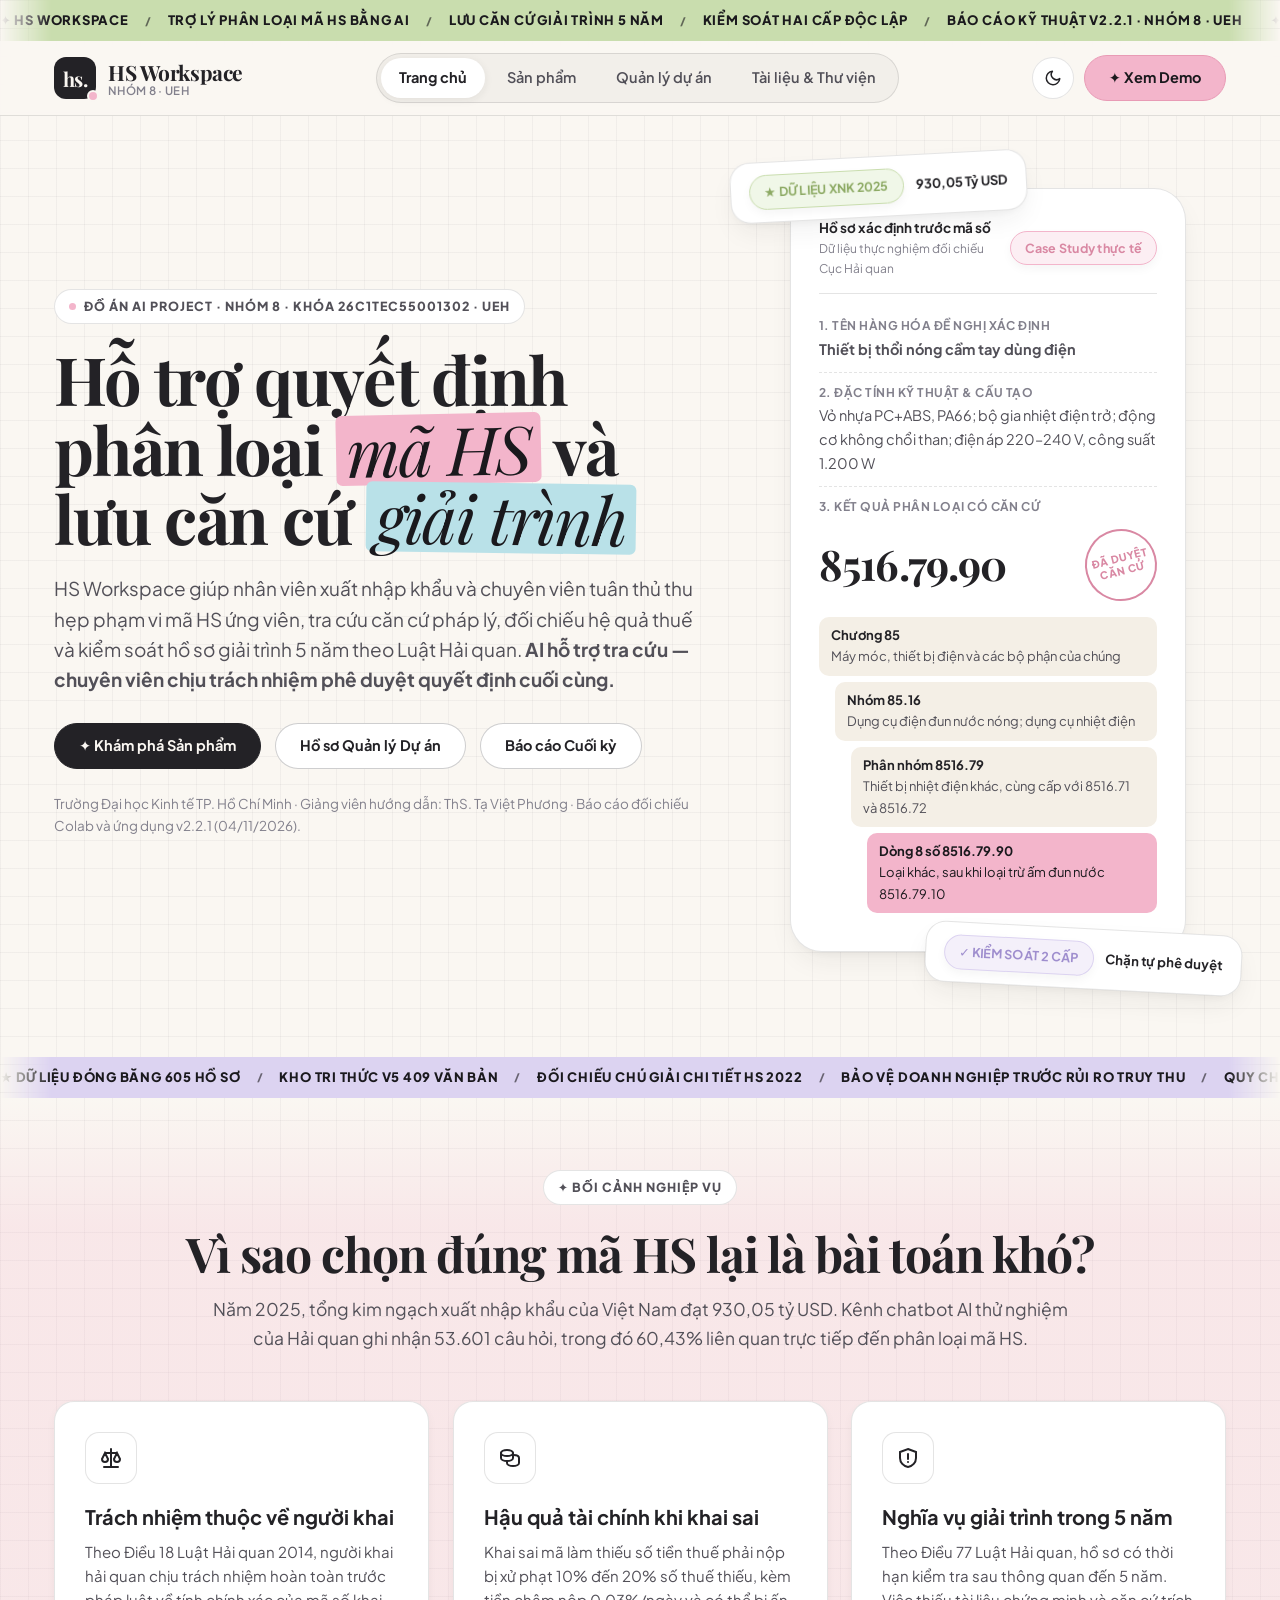
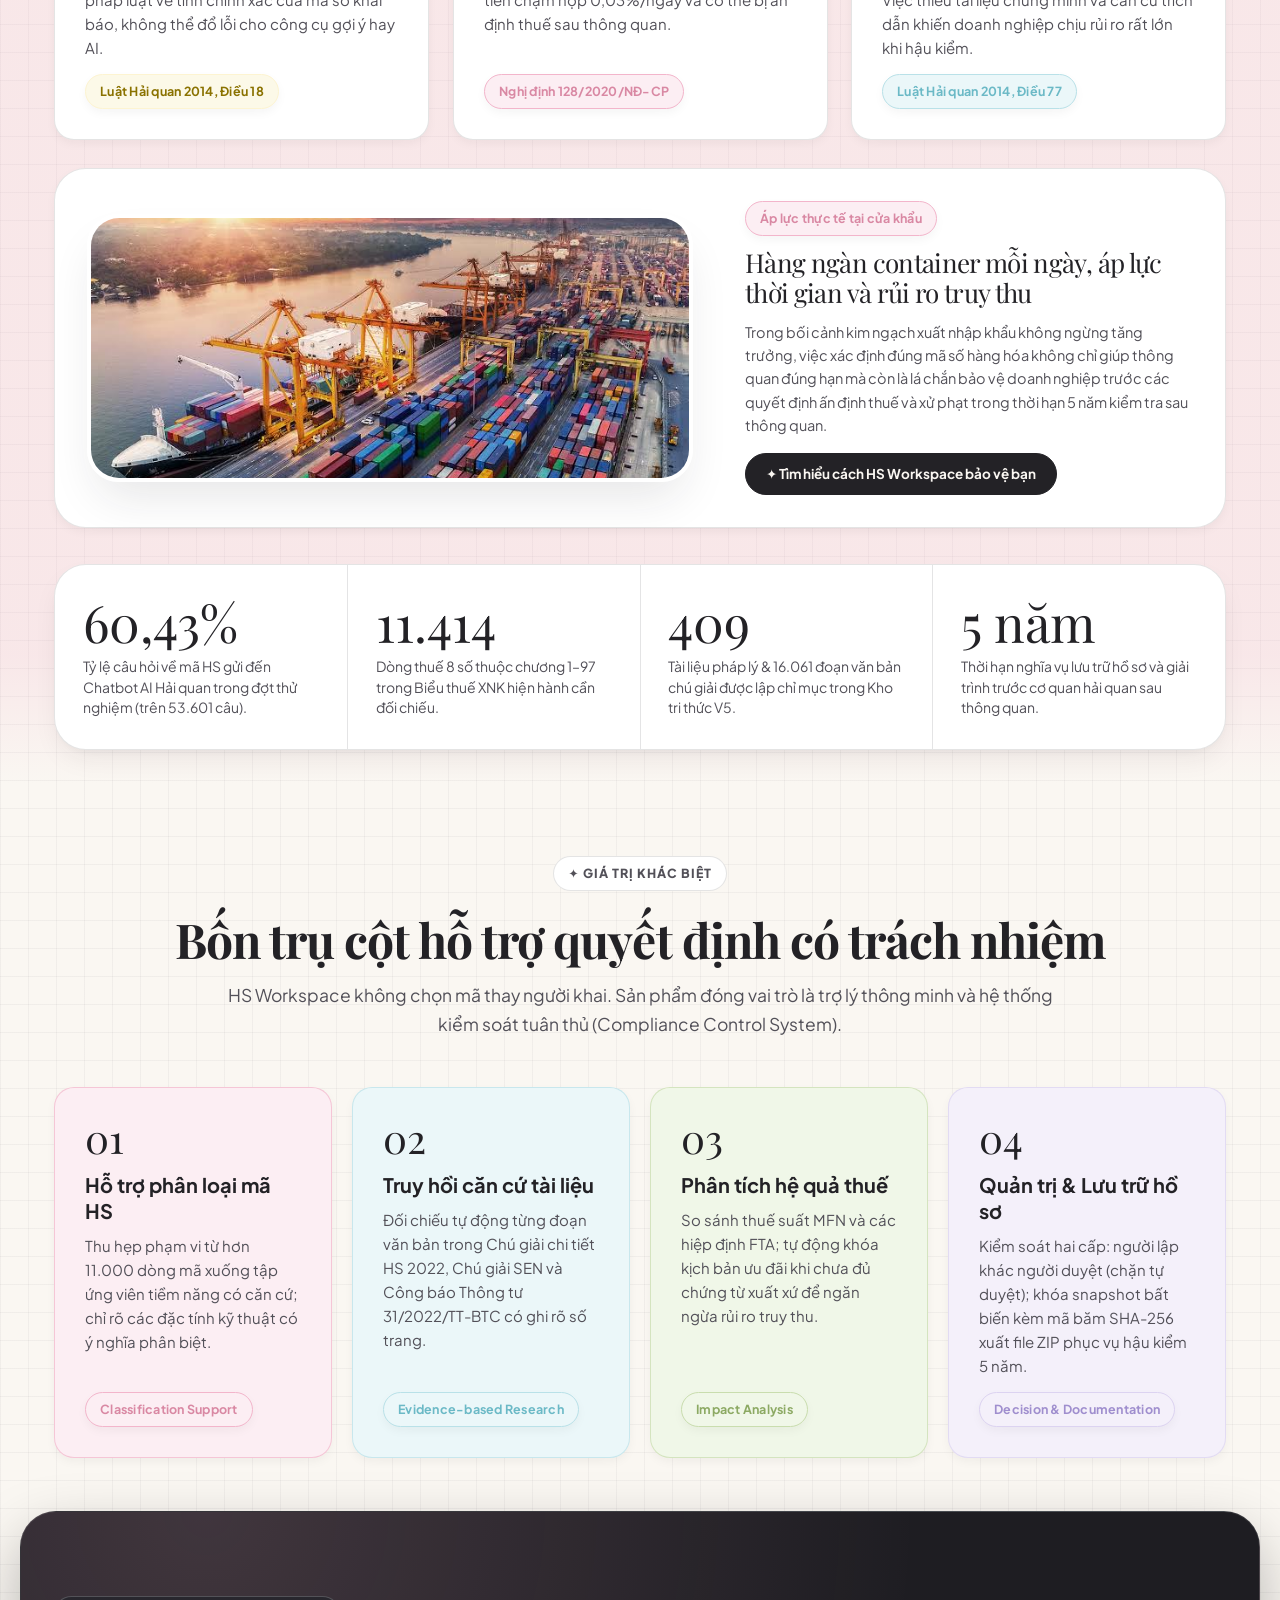
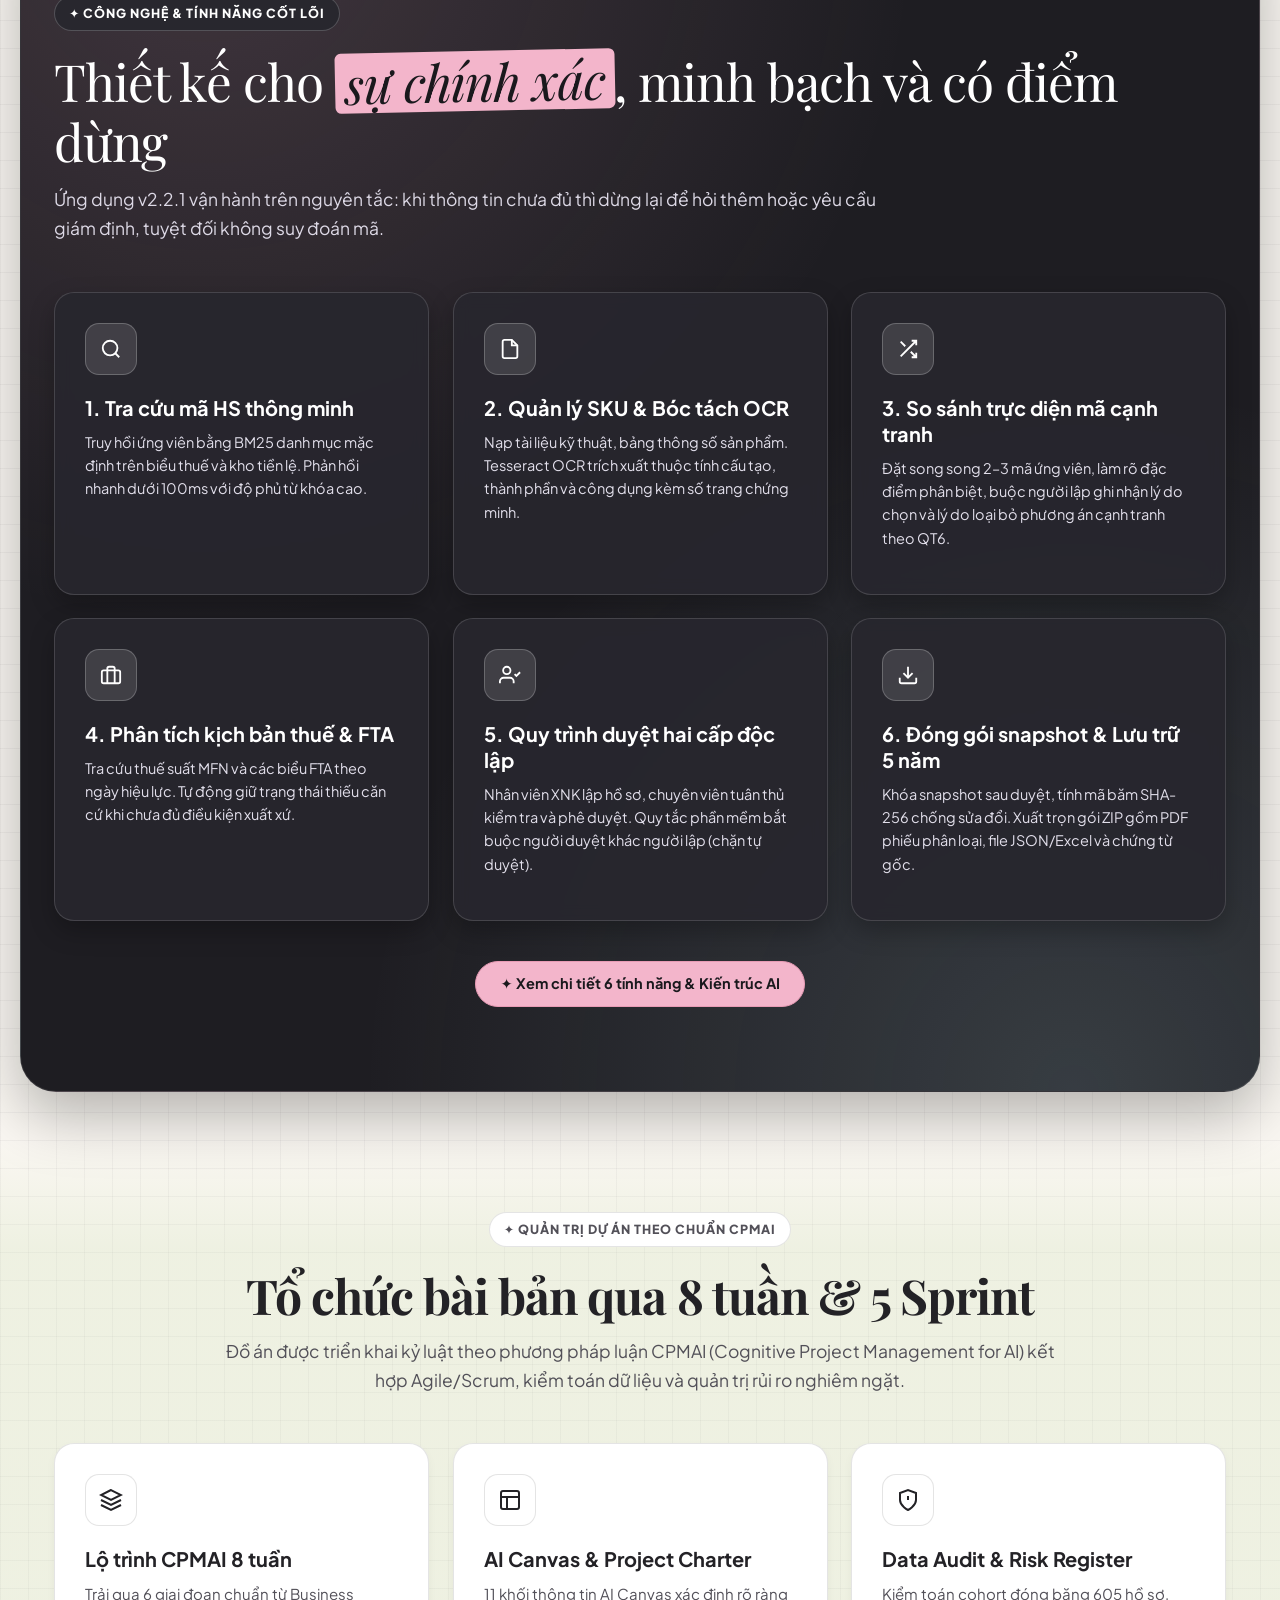
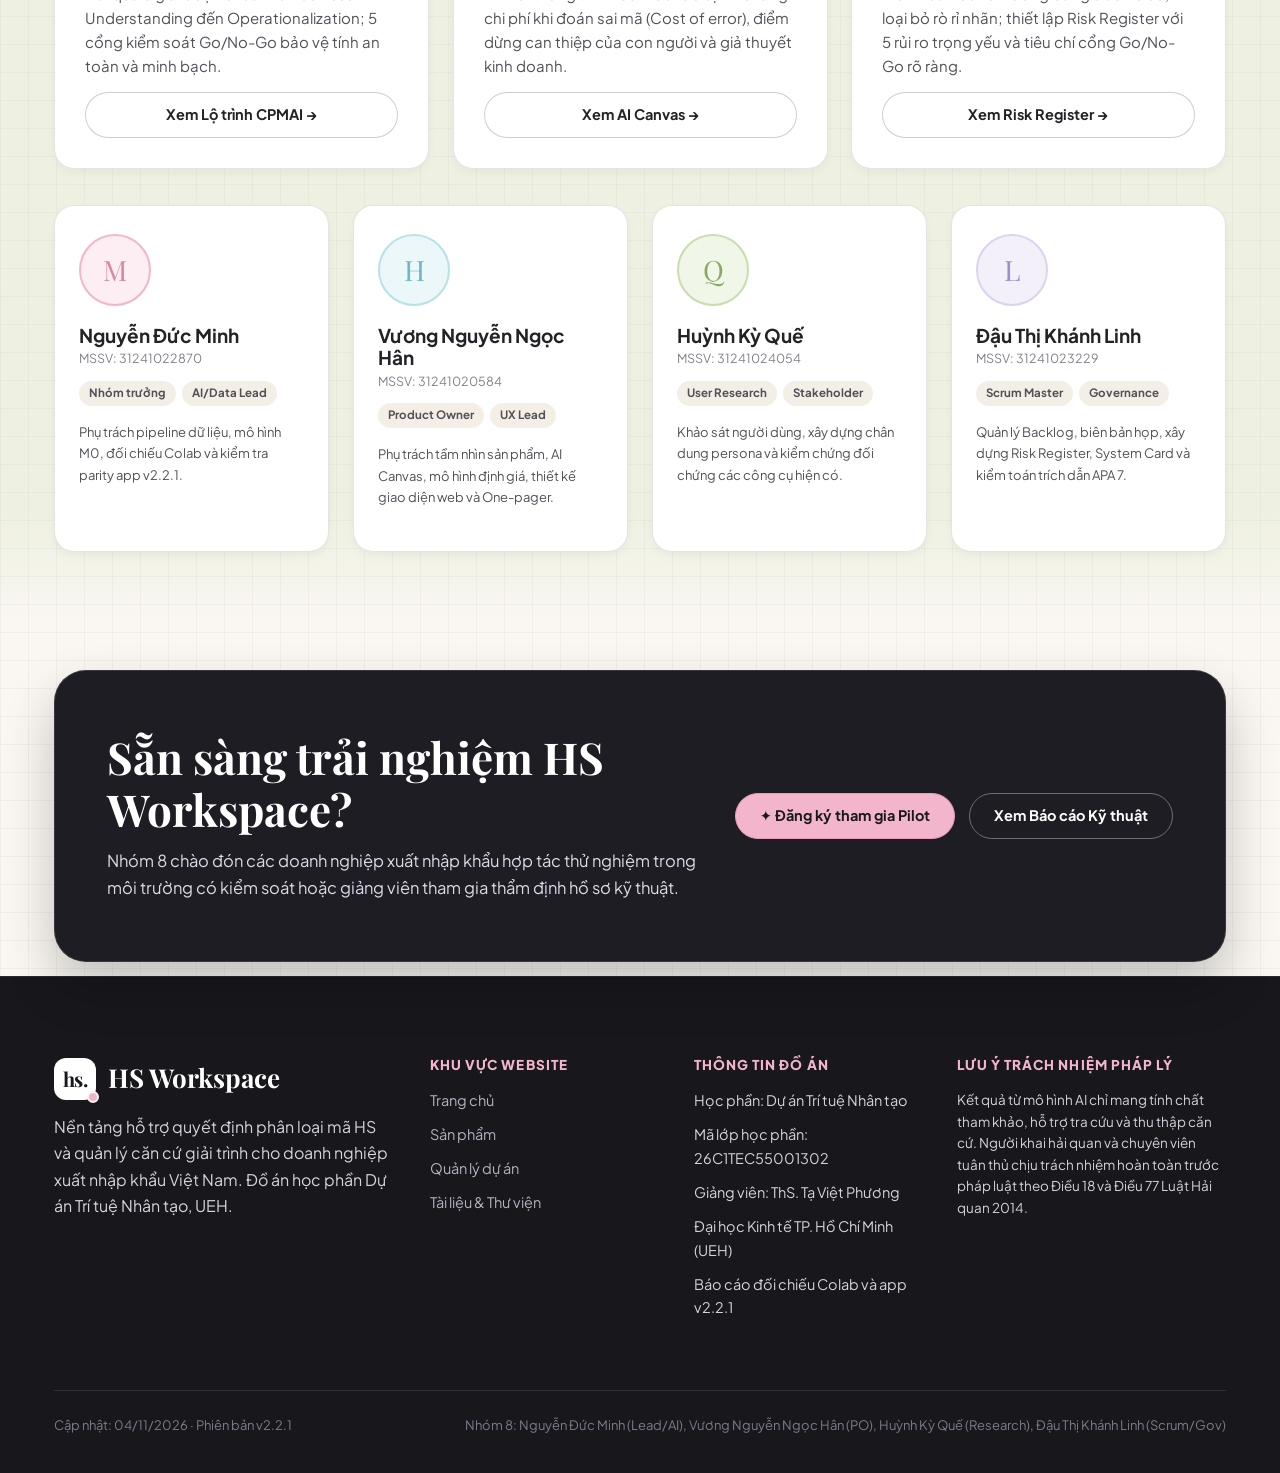
==== index.html @ e074ad4f "first commit" ====
<!doctype html>
<html lang="vi">
<head>
<meta charset="utf-8">
<meta name="viewport" content="width=device-width, initial-scale=1, viewport-fit=cover">
<title>HS Workspace — Trợ lý phân loại mã HS và lưu căn cứ giải trình | Nhóm 8 · UEH</title>
<meta name="description" content="HS Workspace là nền tảng AI hỗ trợ quyết định phân loại mã HS và quản lý căn cứ giải trình cho doanh nghiệp xuất nhập khẩu Việt Nam. Đồ án học phần Dự án Trí tuệ Nhân tạo, Nhóm 8, UEH.">
<link rel="icon" href="data:image/svg+xml,%3Csvg xmlns='http://www.w3.org/2000/svg' viewBox='0 0 64 64'%3E%3Crect width='64' height='64' rx='18' fill='%23232226'/%3E%3Ctext x='30' y='42' font-size='26' text-anchor='middle' fill='%23FAF7F2' font-family='serif' font-weight='700'%3Ehs%3C/text%3E%3Ccircle cx='46' cy='40' r='5' fill='%23F3B5CB'/%3E%3C/svg%3E">
<link rel="stylesheet" href="assets/style.css">
</head>
<body class="bg-grid">
<div class="scroll-progress-bar"></div>
<a class="skip" href="#noi-dung" data-vi="Bỏ qua thanh điều hướng" data-en="Skip to main content">Bỏ qua thanh điều hướng</a>

<!-- TOP MARQUEE TICKER TAPE (Concept PLM) -->
<div class="marquee-bar">
 <div class="marquee-track">
  <span>✦ HS WORKSPACE <i>/</i> TRỢ LÝ PHÂN LOẠI MÃ HS BẰNG AI <i>/</i> LƯU CĂN CỨ GIẢI TRÌNH 5 NĂM <i>/</i> KIỂM SOÁT HAI CẤP ĐỘC LẬP <i>/</i> BÁO CÁO KỸ THUẬT V2.2.1 · NHÓM 8 · UEH</span>
  <span>✦ HS WORKSPACE <i>/</i> TRỢ LÝ PHÂN LOẠI MÃ HS BẰNG AI <i>/</i> LƯU CĂN CỨ GIẢI TRÌNH 5 NĂM <i>/</i> KIỂM SOÁT HAI CẤP ĐỘC LẬP <i>/</i> BÁO CÁO KỸ THUẬT V2.2.1 · NHÓM 8 · UEH</span>
 </div>
</div>

<!-- SINGLE-TIER GLOBAL HEADER (4 Core Nav Items Only) -->
<header class="site-header"><div class="container nav-row">
 <a class="brand" href="index.html" aria-label="HS Workspace, về trang chủ">
  <span class="brand-mark" aria-hidden="true">hs.</span>
  <span class="brand-text"><b>HS Workspace</b><span>Nhóm 8 · UEH</span></span>
 </a>
 <nav class="main-nav" id="main-nav" aria-label="Điều hướng chính">
  <ul>
   <li><a href="index.html" aria-current="page" data-vi="Trang chủ" data-en="Home">Trang chủ</a></li>
   <li><a href="product.html" data-vi="Sản phẩm" data-en="Product">Sản phẩm</a></li>
   <li><a href="project-management.html" data-vi="Quản lý dự án" data-en="Project Management">Quản lý dự án</a></li>
   <li><a href="resources.html" data-vi="Tài liệu & Thư viện" data-en="Resources & Library">Tài liệu & Thư viện</a></li>
  </ul>
 </nav>
 <div class="header-actions">
  <button class="icon-btn" id="theme-btn" type="button" aria-label="Đổi giao diện sáng hoặc tối">
   <svg width="18" height="18" viewBox="0 0 24 24" fill="none" stroke="currentColor" stroke-width="2" stroke-linecap="round" stroke-linejoin="round" aria-hidden="true"><path d="M21 12.8A9 9 0 1 1 11.2 3a7 7 0 0 0 9.8 9.8z"/></svg>
  </button>
  <a class="btn btn-pink" href="product.html#demo">✦ Xem Demo</a>
  <button class="icon-btn menu-btn" id="menu-btn" type="button" aria-label="Mở menu điều hướng" aria-expanded="false" aria-controls="main-nav">
   <svg width="20" height="20" viewBox="0 0 24 24" fill="none" stroke="currentColor" stroke-width="2.2" stroke-linecap="round" aria-hidden="true"><path d="M4 7h16M4 12h16M4 17h16"/></svg>
  </button>
 </div>
</div></header>

<main id="noi-dung">
<!-- HERO SECTION (Creative Editorial × Visual Collage) -->
<section class="hero"><div class="container hero-grid">
 <div class="hero-content reveal">
  <span class="eyebrow"><i></i> Đồ án AI Project · Nhóm 8 · Khóa 26C1TEC55001302 · UEH</span>
  <h1 class="editorial-title">
   Hỗ trợ quyết định phân loại <span class="tape tape-pink">mã HS</span> và lưu căn cứ <span class="tape tape-blue">giải trình</span>
  </h1>
  <p class="editorial-sub">
   HS Workspace giúp nhân viên xuất nhập khẩu và chuyên viên tuân thủ thu hẹp phạm vi mã HS ứng viên, tra cứu căn cứ pháp lý, đối chiếu hệ quả thuế và kiểm soát hồ sơ giải trình 5 năm theo Luật Hải quan. <b>AI hỗ trợ tra cứu — chuyên viên chịu trách nhiệm phê duyệt quyết định cuối cùng.</b>
  </p>
  <div class="hero-cta-group">
   <a class="btn btn-primary" href="product.html">✦ Khám phá Sản phẩm</a>
   <a class="btn btn-outline" href="project-management.html">Hồ sơ Quản lý Dự án</a>
   <a class="btn btn-outline" href="resources.html#final-report">Báo cáo Cuối kỳ</a>
  </div>
  <p class="hero-footnote">
   Trường Đại học Kinh tế TP. Hồ Chí Minh · Giảng viên hướng dẫn: ThS. Tạ Việt Phương · Báo cáo đối chiếu Colab và ứng dụng v2.2.1 (04/11/2026).
  </p>
 </div>

 <div class="hero-visual reveal">
  <!-- Collage Badge Floating (Sticker aesthetic) -->
  <div class="collage-badge-floating top-left">
   <span class="sticker sticker-mint">★ DỮ LIỆU XNK 2025</span>
   <strong style="font-size:13px">930,05 Tỷ USD</strong>
  </div>

  <figure class="notice-card" aria-label="Hồ sơ xác định trước mã số mẫu">
   <div class="notice-header">
    <div>
     <div class="notice-title">Hồ sơ xác định trước mã số</div>
     <div class="notice-meta">Dữ liệu thực nghiệm đối chiếu Cục Hải quan</div>
    </div>
    <span class="sticker sticker-pink">Case Study thực tế</span>
   </div>
   <div class="notice-row">
    <small>1. Tên hàng hóa đề nghị xác định</small>
    <b>Thiết bị thổi nóng cầm tay dùng điện</b>
   </div>
   <div class="notice-row">
    <small>2. Đặc tính kỹ thuật & Cấu tạo</small>
    Vỏ nhựa PC+ABS, PA66; bộ gia nhiệt điện trở; động cơ không chổi than; điện áp 220–240 V, công suất 1.200 W
   </div>
   <div class="notice-row" style="border-bottom:none">
    <small>3. Kết quả phân loại có căn cứ</small>
    <div class="notice-code-block">
     <strong>8516.79.90</strong>
     <div class="stamp" aria-hidden="true">ĐÃ DUYỆT<br>CĂN CỨ</div>
    </div>
    <div class="ladder-box">
     <div class="ladder-item"><b>Chương 85</b>Máy móc, thiết bị điện và các bộ phận của chúng</div>
     <div class="ladder-item indent-1"><b>Nhóm 85.16</b>Dụng cụ điện đun nước nóng; dụng cụ nhiệt điện</div>
     <div class="ladder-item indent-2"><b>Phân nhóm 8516.79</b>Thiết bị nhiệt điện khác, cùng cấp với 8516.71 và 8516.72</div>
     <div class="ladder-item indent-3"><b>Dòng 8 số 8516.79.90</b>Loại khác, sau khi loại trừ ấm đun nước 8516.79.10</div>
    </div>
   </div>
  </figure>

  <div class="collage-badge-floating bottom-right">
   <span class="sticker sticker-lavender">✓ KIỂM SOÁT 2 CẤP</span>
   <strong style="font-size:13px">Chặn tự phê duyệt</strong>
  </div>
 </div>
</div></section>

<!-- MARQUEE DIVIDER TICKER -->
<div class="marquee-bar lavender">
 <div class="marquee-track">
  <span>★ DỮ LIỆU ĐÓNG BĂNG 605 HỒ SƠ <i>/</i> KHO TRI THỨC V5 409 VĂN BẢN <i>/</i> ĐỐI CHIẾU CHÚ GIẢI CHI TIẾT HS 2022 <i>/</i> BẢO VỆ DOANH NGHIỆP TRƯỚC RỦI RO TRUY THU <i>/</i> QUY CHUẨN CPMAI</span>
  <span>★ DỮ LIỆU ĐÓNG BĂNG 605 HỒ SƠ <i>/</i> KHO TRI THỨC V5 409 VĂN BẢN <i>/</i> ĐỐI CHIẾU CHÚ GIẢI CHI TIẾT HS 2022 <i>/</i> BẢO VỆ DOANH NGHIỆP TRƯỚC RỦI RO TRUY THU <i>/</i> QUY CHUẨN CPMAI</span>
 </div>
</div>

<!-- SECTION 1: PROBLEM & CONTEXT (Soft Pink Section) -->
<section class="section section-pink"><div class="container">
 <div class="sec-head center reveal">
  <span class="eyebrow">✦ Bối cảnh nghiệp vụ</span>
  <h2>Vì sao chọn đúng mã HS lại là bài toán khó?</h2>
  <p>Năm 2025, tổng kim ngạch xuất nhập khẩu của Việt Nam đạt 930,05 tỷ USD. Kênh chatbot AI thử nghiệm của Hải quan ghi nhận 53.601 câu hỏi, trong đó 60,43% liên quan trực tiếp đến phân loại mã HS.</p>
 </div>

 <div class="card-grid-3">
  <article class="card card-white reveal">
   <div class="card-icon"><svg width="24" height="24" viewBox="0 0 24 24" fill="none" stroke="currentColor" stroke-width="2" stroke-linecap="round"><path d="M12 3v18M5 21h14M6 7h12M6 7l-3 6a3 3 0 0 0 6 0L6 7zM18 7l-3 6a3 3 0 0 0 6 0l-3-6z"/></svg></div>
   <h3>Trách nhiệm thuộc về người khai</h3>
   <p>Theo Điều 18 Luật Hải quan 2014, người khai hải quan chịu trách nhiệm hoàn toàn trước pháp luật về tính chính xác của mã số khai báo, không thể đổ lỗi cho công cụ gợi ý hay AI.</p>
   <div style="margin-top:auto"><span class="sticker sticker-butter">Luật Hải quan 2014, Điều 18</span></div>
  </article>

  <article class="card card-white reveal">
   <div class="card-icon"><svg width="24" height="24" viewBox="0 0 24 24" fill="none" stroke="currentColor" stroke-width="2" stroke-linecap="round"><ellipse cx="9" cy="7" rx="6" ry="3"/><path d="M3 7v5c0 1.7 2.7 3 6 3s6-1.3 6-3V7"/><path d="M9 15v2c0 1.7 2.7 3 6 3s6-1.3 6-3v-5c0-1.6-2.4-2.9-5.5-3"/></svg></div>
   <h3>Hậu quả tài chính khi khai sai</h3>
   <p>Khai sai mã làm thiếu số tiền thuế phải nộp bị xử phạt 10% đến 20% số thuế thiếu, kèm tiền chậm nộp 0,03%/ngày và có thể bị ấn định thuế sau thông quan.</p>
   <div style="margin-top:auto"><span class="sticker sticker-pink">Nghị định 128/2020/NĐ-CP</span></div>
  </article>

  <article class="card card-white reveal">
   <div class="card-icon"><svg width="24" height="24" viewBox="0 0 24 24" fill="none" stroke="currentColor" stroke-width="2" stroke-linecap="round"><path d="M12 3l8 3v6c0 4.5-3.4 8.3-8 9-4.6-.7-8-4.5-8-9V6l8-3z"/><path d="M12 8v5M12 16h.01"/></svg></div>
   <h3>Nghĩa vụ giải trình trong 5 năm</h3>
   <p>Theo Điều 77 Luật Hải quan, hồ sơ có thời hạn kiểm tra sau thông quan đến 5 năm. Việc thiếu tài liệu chứng minh và căn cứ trích dẫn khiến doanh nghiệp chịu rủi ro rất lớn khi hậu kiểm.</p>
   <div style="margin-top:auto"><span class="sticker sticker-blue">Luật Hải quan 2014, Điều 77</span></div>
  </article>
 </div>

 <!-- Visual Collage Card (Tận dụng assets/port.jpg) -->
 <div class="hero-grid reveal" style="align-items:center;background:var(--bg-card);border:1.5px solid var(--border);border-radius:var(--r-xl);padding:32px;box-shadow:var(--shadow-sm);margin-top:28px">
  <div class="collage-frame" style="border-width:4px">
   <img src="assets/port.jpg" alt="Hoạt động lưu thông hàng hóa và phân loại mã HS tại cảng biển" style="width:100%;height:260px;object-fit:cover;border-radius:var(--r-md)">
  </div>
  <div>
   <span class="sticker sticker-pink" style="margin-bottom:12px">Áp lực thực tế tại cửa khẩu</span>
   <h3 class="editorial-serif" style="font-size:26px;margin-bottom:12px">Hàng ngàn container mỗi ngày, áp lực thời gian và rủi ro truy thu</h3>
   <p style="font-size:14.5px;color:var(--ink-secondary);line-height:1.6;margin-bottom:16px">
    Trong bối cảnh kim ngạch xuất nhập khẩu không ngừng tăng trưởng, việc xác định đúng mã số hàng hóa không chỉ giúp thông quan đúng hạn mà còn là lá chắn bảo vệ doanh nghiệp trước các quyết định ấn định thuế và xử phạt trong thời hạn 5 năm kiểm tra sau thông quan.
   </p>
   <a class="btn btn-primary" href="product.html#features" style="font-size:13.5px;padding:0 20px;min-height:42px">✦ Tìm hiểu cách HS Workspace bảo vệ bạn</a>
  </div>
 </div>

 <!-- Numerical Evidence Strip (Tactile Overlapping Bridge) -->
 <div class="stats-strip overlap-bottom reveal">
  <div class="stat-box">
   <div class="num">60,43%</div>
   <div class="lbl">Tỷ lệ câu hỏi về mã HS gửi đến Chatbot AI Hải quan trong đợt thử nghiệm (trên 53.601 câu).</div>
  </div>
  <div class="stat-box">
   <div class="num">11.414</div>
   <div class="lbl">Dòng thuế 8 số thuộc chương 1–97 trong Biểu thuế XNK hiện hành cần đối chiếu.</div>
  </div>
  <div class="stat-box">
   <div class="num">409</div>
   <div class="lbl">Tài liệu pháp lý & 16.061 đoạn văn bản chú giải được lập chỉ mục trong Kho tri thức V5.</div>
  </div>
  <div class="stat-box">
   <div class="num">5 năm</div>
   <div class="lbl">Thời hạn nghĩa vụ lưu trữ hồ sơ và giải trình trước cơ quan hải quan sau thông quan.</div>
  </div>
 </div>
</div></section>

<!-- SECTION 2: FOUR VALUE PILLARS (Warm Cream with Editorial Cards) -->
<section class="section section-cream"><div class="container">
 <div class="sec-head center reveal">
  <span class="eyebrow">✦ Giá trị khác biệt</span>
  <h2>Bốn trụ cột hỗ trợ quyết định có trách nhiệm</h2>
  <p>HS Workspace không chọn mã thay người khai. Sản phẩm đóng vai trò là trợ lý thông minh và hệ thống kiểm soát tuân thủ (Compliance Control System).</p>
 </div>

 <div class="card-grid-4">
  <div class="card card-pink reveal">
   <div class="card-num">01</div>
   <h3>Hỗ trợ phân loại mã HS</h3>
   <p>Thu hẹp phạm vi từ hơn 11.000 dòng mã xuống tập ứng viên tiềm năng có căn cứ; chỉ rõ các đặc tính kỹ thuật có ý nghĩa phân biệt.</p>
   <div style="margin-top:auto"><span class="sticker sticker-pink">Classification Support</span></div>
  </div>

  <div class="card card-blue reveal">
   <div class="card-num">02</div>
   <h3>Truy hồi căn cứ tài liệu</h3>
   <p>Đối chiếu tự động từng đoạn văn bản trong Chú giải chi tiết HS 2022, Chú giải SEN và Công báo Thông tư 31/2022/TT-BTC có ghi rõ số trang.</p>
   <div style="margin-top:auto"><span class="sticker sticker-blue">Evidence-based Research</span></div>
  </div>

  <div class="card card-mint reveal">
   <div class="card-num">03</div>
   <h3>Phân tích hệ quả thuế</h3>
   <p>So sánh thuế suất MFN và các hiệp định FTA; tự động khóa kịch bản ưu đãi khi chưa đủ chứng từ xuất xứ để ngăn ngừa rủi ro truy thu.</p>
   <div style="margin-top:auto"><span class="sticker sticker-mint">Impact Analysis</span></div>
  </div>

  <div class="card card-lavender reveal">
   <div class="card-num">04</div>
   <h3>Quản trị & Lưu trữ hồ sơ</h3>
   <p>Kiểm soát hai cấp: người lập khác người duyệt (chặn tự duyệt); khóa snapshot bất biến kèm mã băm SHA-256 xuất file ZIP phục vụ hậu kiểm 5 năm.</p>
   <div style="margin-top:auto"><span class="sticker sticker-lavender">Decision & Documentation</span></div>
  </div>
 </div>
</div></section>

<!-- SECTION 3: DARK CHARCOAL CONTRAST SECTION (PLM Signature Feature) -->
<section class="section-dark"><div class="container">
 <div class="sec-head reveal">
  <span class="eyebrow" style="background:#28272E;color:#FFFFFF;border-color:rgba(255,255,255,0.2)">✦ CÔNG NGHỆ & TÍNH NĂNG CỐT LÕI</span>
  <h2 class="editorial-serif" style="font-size:clamp(34px,4vw,56px)">
   Thiết kế cho <span class="tape tape-pink">sự chính xác</span>, minh bạch và có điểm dừng
  </h2>
  <p style="color:#B5B2BE">
   Ứng dụng v2.2.1 vận hành trên nguyên tắc: khi thông tin chưa đủ thì dừng lại để hỏi thêm hoặc yêu cầu giám định, tuyệt đối không suy đoán mã.
  </p>
 </div>

 <div class="card-grid-3">
  <div class="card reveal">
   <div class="card-icon" style="background:#33313B;border-color:rgba(255,255,255,0.1);color:#FFFFFF"><svg width="22" height="22" viewBox="0 0 24 24" fill="none" stroke="currentColor" stroke-width="2"><circle cx="11" cy="11" r="8"/><line x1="21" y1="21" x2="16.65" y2="16.65"/></svg></div>
   <h4>1. Tra cứu mã HS thông minh</h4>
   <p>Truy hồi ứng viên bằng BM25 danh mục mặc định trên biểu thuế và kho tiền lệ. Phản hồi nhanh dưới 100ms với độ phủ từ khóa cao.</p>
  </div>

  <div class="card reveal">
   <div class="card-icon" style="background:#33313B;border-color:rgba(255,255,255,0.1);color:#FFFFFF"><svg width="22" height="22" viewBox="0 0 24 24" fill="none" stroke="currentColor" stroke-width="2"><path d="M14 2H6a2 2 0 0 0-2 2v16a2 2 0 0 0 2 2h12a2 2 0 0 0 2-2V8z"/><polyline points="14 2 14 8 20 8"/></svg></div>
   <h4>2. Quản lý SKU & Bóc tách OCR</h4>
   <p>Nạp tài liệu kỹ thuật, bảng thông số sản phẩm. Tesseract OCR trích xuất thuộc tính cấu tạo, thành phần và công dụng kèm số trang chứng minh.</p>
  </div>

  <div class="card reveal">
   <div class="card-icon" style="background:#33313B;border-color:rgba(255,255,255,0.1);color:#FFFFFF"><svg width="22" height="22" viewBox="0 0 24 24" fill="none" stroke="currentColor" stroke-width="2"><path d="M16 3h5v5M4 20L21 3M21 16v5h-5M15 15l6 6M4 4l5 5"/></svg></div>
   <h4>3. So sánh trực diện mã cạnh tranh</h4>
   <p>Đặt song song 2–3 mã ứng viên, làm rõ đặc điểm phân biệt, buộc người lập ghi nhận lý do chọn và lý do loại bỏ phương án cạnh tranh theo QT6.</p>
  </div>

  <div class="card reveal">
   <div class="card-icon" style="background:#33313B;border-color:rgba(255,255,255,0.1);color:#FFFFFF"><svg width="22" height="22" viewBox="0 0 24 24" fill="none" stroke="currentColor" stroke-width="2"><rect x="2" y="7" width="20" height="14" rx="2" ry="2"/><path d="M16 21V5a2 2 0 0 0-2-2h-4a2 2 0 0 0-2 2v16"/></svg></div>
   <h4>4. Phân tích kịch bản thuế & FTA</h4>
   <p>Tra cứu thuế suất MFN và các biểu FTA theo ngày hiệu lực. Tự động giữ trạng thái thiếu căn cứ khi chưa đủ điều kiện xuất xứ.</p>
  </div>

  <div class="card reveal">
   <div class="card-icon" style="background:#33313B;border-color:rgba(255,255,255,0.1);color:#FFFFFF"><svg width="22" height="22" viewBox="0 0 24 24" fill="none" stroke="currentColor" stroke-width="2"><path d="M16 21v-2a4 4 0 0 0-4-4H5a4 4 0 0 0-4 4v2"/><circle cx="8.5" cy="7" r="4"/><polyline points="17 11 19 13 23 9"/></svg></div>
   <h4>5. Quy trình duyệt hai cấp độc lập</h4>
   <p>Nhân viên XNK lập hồ sơ, chuyên viên tuân thủ kiểm tra và phê duyệt. Quy tắc phần mềm bắt buộc người duyệt khác người lập (chặn tự duyệt).</p>
  </div>

  <div class="card reveal">
   <div class="card-icon" style="background:#33313B;border-color:rgba(255,255,255,0.1);color:#FFFFFF"><svg width="22" height="22" viewBox="0 0 24 24" fill="none" stroke="currentColor" stroke-width="2"><path d="M21 15v4a2 2 0 0 1-2 2H5a2 2 0 0 1-2-2v-4"/><polyline points="7 10 12 15 17 10"/><line x1="12" y1="15" x2="12" y2="3"/></svg></div>
   <h4>6. Đóng gói snapshot & Lưu trữ 5 năm</h4>
   <p>Khóa snapshot sau duyệt, tính mã băm SHA-256 chống sửa đổi. Xuất trọn gói ZIP gồm PDF phiếu phân loại, file JSON/Excel và chứng từ gốc.</p>
  </div>
 </div>

 <div style="text-align:center;margin-top:40px">
  <a class="btn btn-pink" href="product.html">✦ Xem chi tiết 6 tính năng & Kiến trúc AI</a>
 </div>
</div></section>

<!-- SECTION 4: PROJECT MANAGEMENT HIGHLIGHTS (Mint Section) -->
<section class="section section-mint"><div class="container">
 <div class="sec-head center reveal">
  <span class="eyebrow">✦ Quản trị dự án theo chuẩn CPMAI</span>
  <h2>Tổ chức bài bản qua 8 tuần & 5 Sprint</h2>
  <p>Đồ án được triển khai kỷ luật theo phương pháp luận CPMAI (Cognitive Project Management for AI) kết hợp Agile/Scrum, kiểm toán dữ liệu và quản trị rủi ro nghiêm ngặt.</p>
 </div>

 <div class="card-grid-3">
  <article class="card card-white reveal">
   <div class="card-icon"><svg width="24" height="24" viewBox="0 0 24 24" fill="none" stroke="currentColor" stroke-width="2"><polygon points="12 2 2 7 12 12 22 7 12 2"/><polyline points="2 17 12 22 22 17"/><polyline points="2 12 12 17 22 12"/></svg></div>
   <h3>Lộ trình CPMAI 8 tuần</h3>
   <p>Trải qua 6 giai đoạn chuẩn từ Business Understanding đến Operationalization; 5 cổng kiểm soát Go/No-Go bảo vệ tính an toàn và minh bạch.</p>
   <div style="margin-top:auto"><a class="btn btn-outline" href="project-management.html#timeline" style="width:100%">Xem Lộ trình CPMAI →</a></div>
  </article>

  <article class="card card-white reveal">
   <div class="card-icon"><svg width="24" height="24" viewBox="0 0 24 24" fill="none" stroke="currentColor" stroke-width="2"><rect x="3" y="3" width="18" height="18" rx="2" ry="2"/><line x1="3" y1="9" x2="21" y2="9"/><line x1="9" y1="21" x2="9" y2="9"/></svg></div>
   <h3>AI Canvas & Project Charter</h3>
   <p>11 khối thông tin AI Canvas xác định rõ ràng chi phí khi đoán sai mã (Cost of error), điểm dừng can thiệp của con người và giả thuyết kinh doanh.</p>
   <div style="margin-top:auto"><a class="btn btn-outline" href="project-management.html#ai-canvas" style="width:100%">Xem AI Canvas →</a></div>
  </article>

  <article class="card card-white reveal">
   <div class="card-icon"><svg width="24" height="24" viewBox="0 0 24 24" fill="none" stroke="currentColor" stroke-width="2"><path d="M12 22s8-4 8-10V5l-8-3-8 3v7c0 6 8 10 8 10z"/><line x1="12" y1="8" x2="12" y2="12"/><line x1="12" y1="16" x2="12.01" y2="16"/></svg></div>
   <h3>Data Audit & Risk Register</h3>
   <p>Kiểm toán cohort đóng băng 605 hồ sơ, loại bỏ rò rỉ nhãn; thiết lập Risk Register với 5 rủi ro trọng yếu và tiêu chí cổng Go/No-Go rõ ràng.</p>
   <div style="margin-top:auto"><a class="btn btn-outline" href="project-management.html#risk-register" style="width:100%">Xem Risk Register →</a></div>
  </article>
 </div>

 <!-- Team Members Strip -->
 <div class="team-grid reveal" style="margin-top:36px">
  <div class="member-card">
   <div class="member-avatar">M</div>
   <h3>Nguyễn Đức Minh</h3>
   <div class="member-id">MSSV: 31241022870</div>
   <div class="member-roles"><span>Nhóm trưởng</span><span>AI/Data Lead</span></div>
   <p style="font-size:13px;color:var(--ink-secondary)">Phụ trách pipeline dữ liệu, mô hình M0, đối chiếu Colab và kiểm tra parity app v2.2.1.</p>
  </div>
  <div class="member-card">
   <div class="member-avatar" style="background:var(--c-blue-soft);border-color:var(--c-blue);color:var(--c-blue-deep)">H</div>
   <h3>Vương Nguyễn Ngọc Hân</h3>
   <div class="member-id">MSSV: 31241020584</div>
   <div class="member-roles"><span>Product Owner</span><span>UX Lead</span></div>
   <p style="font-size:13px;color:var(--ink-secondary)">Phụ trách tầm nhìn sản phẩm, AI Canvas, mô hình định giá, thiết kế giao diện web và One-pager.</p>
  </div>
  <div class="member-card">
   <div class="member-avatar" style="background:var(--c-mint-soft);border-color:var(--c-mint);color:var(--c-mint-deep)">Q</div>
   <h3>Huỳnh Kỳ Quế</h3>
   <div class="member-id">MSSV: 31241024054</div>
   <div class="member-roles"><span>User Research</span><span>Stakeholder</span></div>
   <p style="font-size:13px;color:var(--ink-secondary)">Khảo sát người dùng, xây dựng chân dung persona và kiểm chứng đối chứng các công cụ hiện có.</p>
  </div>
  <div class="member-card">
   <div class="member-avatar" style="background:var(--c-lavender-soft);border-color:var(--c-lavender);color:var(--c-lavender-deep)">L</div>
   <h3>Đậu Thị Khánh Linh</h3>
   <div class="member-id">MSSV: 31241023229</div>
   <div class="member-roles"><span>Scrum Master</span><span>Governance</span></div>
   <p style="font-size:13px;color:var(--ink-secondary)">Quản lý Backlog, biên bản họp, xây dựng Risk Register, System Card và kiểm toán trích dẫn APA 7.</p>
  </div>
 </div>
</div></section>

<!-- SECTION 5: FINAL CTA BAND -->
<section class="section section-cream tight"><div class="container">
 <div class="cta-band reveal">
  <div>
   <h2>Sẵn sàng trải nghiệm HS Workspace?</h2>
   <p>Nhóm 8 chào đón các doanh nghiệp xuất nhập khẩu hợp tác thử nghiệm trong môi trường có kiểm soát hoặc giảng viên tham gia thẩm định hồ sơ kỹ thuật.</p>
  </div>
  <div class="hero-cta-group" style="margin:0">
   <a class="btn btn-pink" href="product.html#pilot">✦ Đăng ký tham gia Pilot</a>
   <a class="btn btn-ghost-light" href="resources.html#final-report">Xem Báo cáo Kỹ thuật</a>
  </div>
 </div>
</div></section>
</main>

<!-- SITE FOOTER -->
<footer class="site-footer"><div class="container">
 <div class="footer-grid">
  <div>
   <div class="footer-brand" style="display:flex;align-items:center;gap:12px;margin-bottom:14px">
    <span class="brand-mark" style="background:#FFFFFF;color:#18171C">hs.</span>
    <b>HS Workspace</b>
   </div>
   <p>Nền tảng hỗ trợ quyết định phân loại mã HS và quản lý căn cứ giải trình cho doanh nghiệp xuất nhập khẩu Việt Nam. Đồ án học phần Dự án Trí tuệ Nhân tạo, UEH.</p>
  </div>
  <div>
   <h2 data-vi="Khu vực website" data-en="Site Navigation">Khu vực website</h2>
   <ul>
    <li><a href="index.html" data-vi="Trang chủ" data-en="Home">Trang chủ</a></li>
    <li><a href="product.html" data-vi="Sản phẩm" data-en="Product">Sản phẩm</a></li>
    <li><a href="project-management.html" data-vi="Quản lý dự án" data-en="Project Management">Quản lý dự án</a></li>
    <li><a href="resources.html" data-vi="Tài liệu & Thư viện" data-en="Resources & Library">Tài liệu & Thư viện</a></li>
   </ul>
  </div>
  <div>
   <h2>Thông tin đồ án</h2>
   <ul>
    <li>Học phần: Dự án Trí tuệ Nhân tạo</li>
    <li>Mã lớp học phần: 26C1TEC55001302</li>
    <li>Giảng viên: ThS. Tạ Việt Phương</li>
    <li>Đại học Kinh tế TP. Hồ Chí Minh (UEH)</li>
    <li>Báo cáo đối chiếu Colab và app v2.2.1</li>
   </ul>
  </div>
  <div>
   <h2>Lưu ý trách nhiệm pháp lý</h2>
   <p style="font-size:13.5px;line-height:1.6">Kết quả từ mô hình AI chỉ mang tính chất tham khảo, hỗ trợ tra cứu và thu thập căn cứ. Người khai hải quan và chuyên viên tuân thủ chịu trách nhiệm hoàn toàn trước pháp luật theo Điều 18 và Điều 77 Luật Hải quan 2014.</p>
  </div>
 </div>
 <div class="footer-bottom">
  <span>Cập nhật: 04/11/2026 · Phiên bản v2.2.1</span>
  <span>Nhóm 8: Nguyễn Đức Minh (Lead/AI), Vương Nguyễn Ngọc Hân (PO), Huỳnh Kỳ Quế (Research), Đậu Thị Khánh Linh (Scrum/Gov)</span>
 </div>
</div></footer>
<script src="assets/app.js"></script>
</body>
</html>
---- assets/style.css ----
/* ===== HS WORKSPACE — CREATIVE EDITORIAL & MODERN TECH DESIGN SYSTEM =====
   Inspired by Creative Editorial Design & Reference Concept (PLM)
   Playful Professionalism × Academic Precision × Warm Pastel Aesthetics
   Nhóm 8 · Học phần Dự án AI · UEH
===== */

/* Google Fonts Import: Playfair Display & Plus Jakarta Sans & Be Vietnam Pro (100% Vietnamese Diacritics Support) */
@import url('https://fonts.googleapis.com/css2?family=Playfair+Display:ital,wght@0,500;0,600;0,700;0,800;0,900;1,500;1,600;1,700;1,800&family=Plus+Jakarta+Sans:ital,wght@0,400;0,500;0,600;0,700;0,800;1,400;1,600&family=Be+Vietnam+Pro:ital,wght@0,400;0,500;0,600;0,700;0,800;1,400;1,600&display=swap');

:root {
  /* Core Pastel Palette (From Reference Concept) */
  --c-pink: #F3B5CB;
  --c-pink-soft: #FCEEF3;
  --c-pink-deep: #D988A3;

  --c-blue: #B9E1E8;
  --c-blue-soft: #EBF7F9;
  --c-blue-deep: #6BB9C6;

  --c-mint: #C9DDAE;
  --c-mint-soft: #F0F7E8;
  --c-mint-deep: #8CA963;

  --c-lavender: #DCD3F1;
  --c-lavender-soft: #F4F0FA;
  --c-lavender-deep: #9F8ECE;

  --c-butter: #FDF4D1;
  --c-butter-soft: #FCF9E8;

  /* Neutrals & Surfaces */
  --bg: #FAF7F2;          /* Warm Cream / Paper background */
  --bg-card: #FFFFFF;     /* Crisp white for elevated cards */
  --bg-alt: #F4EFE6;      /* Slightly deeper cream */
  --bg-dark: #1E1D22;     /* Charcoal Dark Panel */
  --bg-dark-card: #28272E;

  /* Typography Colors */
  --ink: #232226;         /* Soft dark charcoal (no harsh black) */
  --ink-secondary: #525058;
  --ink-muted: #82808C;
  --ink-inverse: #FAF7F2;
  --ink-inverse-muted: #B5B3BE;

  /* Borders & Lines */
  --border: rgba(35, 34, 38, 0.12);
  --border-strong: rgba(35, 34, 38, 0.22);
  --border-dark: rgba(250, 247, 242, 0.14);

  /* Functional Status */
  --ok: #2D7A4F;
  --ok-bg: #E3F3EA;
  --wip: #966100;
  --wip-bg: #FCF1DB;
  --danger: #C0392B;
  --danger-bg: #FDE8E6;

  /* Radius & Shadows */
  --r-sm: 8px;
  --r-md: 14px;
  --r-lg: 20px;
  --r-xl: 32px;
  --r-pill: 9999px;

  --shadow-sm: 0 4px 12px -2px rgba(35, 34, 38, 0.06);
  --shadow-md: 0 12px 28px -6px rgba(35, 34, 38, 0.08), 0 4px 10px -2px rgba(35, 34, 38, 0.04);
  --shadow-lg: 0 24px 48px -12px rgba(35, 34, 38, 0.12);
  --shadow-hover: 0 18px 36px -8px rgba(35, 34, 38, 0.14);

  /* Fonts */
  --font-serif: 'Playfair Display', Georgia, serif;
  --font-sans: 'Plus Jakarta Sans', 'Be Vietnam Pro', system-ui, -apple-system, sans-serif;

  box-sizing: border-box;
}

/* Dark Mode Tokens */
:root[data-theme="dark"] {
  --bg: #141317;
  --bg-card: #1E1D22;
  --bg-alt: #18171C;
  --bg-dark: #0D0C0F;
  --bg-dark-card: #16151A;

  --ink: #F7F5F0;
  --ink-secondary: #C8C5CE;
  --ink-muted: #95929D;
  --ink-inverse: #141317;
  --ink-inverse-muted: #525058;

  --border: rgba(255, 255, 255, 0.12);
  --border-strong: rgba(255, 255, 255, 0.22);
  --border-dark: rgba(255, 255, 255, 0.16);

  --c-pink-soft: #2E1B23;
  --c-blue-soft: #17262A;
  --c-mint-soft: #1B2616;
  --c-lavender-soft: #231E2E;
  --c-butter-soft: #292415;

  --shadow-sm: 0 4px 12px rgba(0, 0, 0, 0.3);
  --shadow-md: 0 12px 28px rgba(0, 0, 0, 0.4);
  --shadow-lg: 0 24px 48px rgba(0, 0, 0, 0.5);
  --shadow-hover: 0 18px 36px rgba(0, 0, 0, 0.45);
}

/* Base Styles */
*, *::before, *::after { box-sizing: inherit; }
html {
  scroll-behavior: smooth;
  scroll-padding-top: 86px;
  -webkit-text-size-adjust: 100%;
}
body {
  margin: 0;
  background-color: var(--bg);
  background-image: 
    radial-gradient(circle at 50% 0%, rgba(243, 181, 203, 0.08) 0%, transparent 45%),
    linear-gradient(to right, rgba(35, 34, 38, 0.035) 1px, transparent 1px),
    linear-gradient(to bottom, rgba(35, 34, 38, 0.035) 1px, transparent 1px);
  background-size: 100% 100%, 28px 28px, 28px 28px;
  color: var(--ink);
  font-family: var(--font-sans);
  font-size: 16px;
  line-height: 1.65;
  -webkit-font-smoothing: antialiased;
  -moz-osx-font-smoothing: grayscale;
  overflow-x: hidden;
}

/* Background Paper Grid Texture */
.bg-grid {
  background-image: 
    linear-gradient(to right, rgba(35, 34, 38, 0.045) 1px, transparent 1px),
    linear-gradient(to bottom, rgba(35, 34, 38, 0.045) 1px, transparent 1px);
  background-size: 28px 28px;
}
:root[data-theme="dark"] body {
  background-image: 
    radial-gradient(circle at 50% 0%, rgba(243, 181, 203, 0.05) 0%, transparent 45%),
    linear-gradient(to right, rgba(255, 255, 255, 0.025) 1px, transparent 1px),
    linear-gradient(to bottom, rgba(255, 255, 255, 0.025) 1px, transparent 1px);
}
:root[data-theme="dark"] .bg-grid {
  background-image: 
    linear-gradient(to right, rgba(255, 255, 255, 0.035) 1px, transparent 1px),
    linear-gradient(to bottom, rgba(255, 255, 255, 0.035) 1px, transparent 1px);
}

img { max-width: 100%; height: auto; display: block; }
a { color: inherit; text-decoration: none; transition: color 0.15s ease; }
p { margin: 0 0 14px; }
h1, h2, h3, h4, h5 { color: var(--ink); margin: 0; line-height: 1.18; }
.container { max-width: 1220px; margin: 0 auto; padding: 0 24px; }
.skip { position: absolute; left: -9999px; top: 8px; z-index: 100; background: var(--c-pink); color: var(--ink); padding: 8px 14px; border-radius: 6px; }
.skip:focus { left: 12px; }

/* ===== MARQUEE CONTINUOUS TICKER TAPE (Editorial Ribbon) ===== */
.marquee-bar {
  background-color: var(--c-mint);
  color: #1A191D;
  font-size: 13px;
  font-weight: 800;
  letter-spacing: 0.06em;
  text-transform: uppercase;
  padding: 10px 0;
  overflow: hidden;
  white-space: nowrap;
  display: flex;
  user-select: none;
  position: relative;
  z-index: 4;
  mask-image: linear-gradient(to right, transparent, black 4%, black 96%, transparent);
  -webkit-mask-image: linear-gradient(to right, transparent, black 4%, black 96%, transparent);
}
.marquee-bar.pink { background-color: var(--c-pink); }
.marquee-bar.blue { background-color: var(--c-blue); }
.marquee-bar.lavender { background-color: var(--c-lavender); }

:root[data-theme="dark"] .marquee-bar {
  background-color: #201D28;
  color: #DDD9E6;
}
:root[data-theme="dark"] .marquee-bar.lavender { background-color: #262033; }
:root[data-theme="dark"] .marquee-bar.pink { background-color: #2B1D25; }
:root[data-theme="dark"] .marquee-bar.blue { background-color: #17242B; }
.marquee-track {
  display: inline-flex;
  animation: marqueeRoll 32s linear infinite;
}
.marquee-track span {
  display: inline-flex;
  align-items: center;
  gap: 16px;
  padding-right: 28px;
}
.marquee-track span i {
  font-style: normal;
  color: rgba(26, 25, 29, 0.6);
  font-size: 11px;
}
@keyframes marqueeRoll {
  0% { transform: translateX(0); }
  100% { transform: translateX(-50%); }
}

/* ===== SITE HEADER (Unified, Single-Tier Only) ===== */
.site-header {
  position: sticky;
  top: 0;
  z-index: 90;
  background-color: color-mix(in srgb, var(--bg) 92%, transparent);
  backdrop-filter: blur(12px);
  -webkit-backdrop-filter: blur(12px);
  border-bottom: 1px solid var(--border);
  transition: all 0.25s ease;
}
.site-header.scrolled {
  background-color: color-mix(in srgb, var(--bg) 98%, transparent);
  box-shadow: 0 8px 24px -6px rgba(35, 34, 38, 0.08);
}
.nav-row {
  display: flex;
  align-items: center;
  justify-content: space-between;
  min-height: 74px;
  gap: 20px;
}

/* Brand styling: Editorial serif logo */
.brand {
  display: flex;
  align-items: center;
  gap: 12px;
  text-decoration: none;
  color: var(--ink);
  flex: none;
}
.brand-mark {
  width: 42px;
  height: 42px;
  border-radius: 12px;
  background: var(--ink);
  color: var(--bg);
  display: grid;
  place-items: center;
  font-family: var(--font-serif);
  font-size: 20px;
  font-weight: 700;
  letter-spacing: -0.02em;
  position: relative;
  transition: transform 0.2s ease;
}
.brand:hover .brand-mark {
  transform: rotate(-4deg) scale(1.04);
}
.brand-mark::after {
  content: "";
  position: absolute;
  right: -3px;
  bottom: -3px;
  width: 12px;
  height: 12px;
  border-radius: 50%;
  background: var(--c-pink);
  border: 2px solid var(--bg);
}
.brand-text {
  display: flex;
  flex-direction: column;
  line-height: 1.15;
}
.brand-text b {
  font-family: var(--font-serif);
  font-size: 21px;
  letter-spacing: -0.02em;
  color: var(--ink);
}
.brand-text span {
  font-size: 11.5px;
  font-weight: 600;
  letter-spacing: 0.03em;
  color: var(--ink-muted);
  text-transform: uppercase;
}

/* Center Main Nav — 4 Core Items ONLY */
.main-nav {
  display: flex;
  align-items: center;
  justify-content: center;
}
.main-nav ul {
  list-style: none;
  margin: 0;
  padding: 4px;
  display: flex;
  gap: 4px;
  background: color-mix(in srgb, var(--ink) 4%, transparent);
  border-radius: var(--r-pill);
  border: 1px solid var(--border);
}
.main-nav a {
  display: block;
  padding: 8px 18px;
  border-radius: var(--r-pill);
  color: var(--ink-secondary);
  font-size: 14.5px;
  font-weight: 600;
  text-decoration: none;
  transition: all 0.18s ease;
  white-space: nowrap;
}
.main-nav a:hover {
  color: var(--ink);
  background: color-mix(in srgb, var(--ink) 6%, transparent);
}
.main-nav a[aria-current="page"] {
  color: var(--ink);
  background: var(--bg-card);
  box-shadow: 0 2px 8px rgba(35, 34, 38, 0.08);
  font-weight: 700;
}

:root[data-theme="dark"] .main-nav ul {
  background: rgba(255, 255, 255, 0.08);
  border-color: rgba(255, 255, 255, 0.16);
}
:root[data-theme="dark"] .main-nav a {
  color: #B5B2BE;
}
:root[data-theme="dark"] .main-nav a:hover {
  color: #FFFFFF;
  background: rgba(255, 255, 255, 0.12);
}
:root[data-theme="dark"] .main-nav a[aria-current="page"] {
  color: #141317 !important;
  background: #FFFFFF !important;
  font-weight: 800 !important;
  box-shadow: 0 0 18px rgba(255, 255, 255, 0.35), 0 2px 8px rgba(0, 0, 0, 0.4) !important;
}

/* Header Actions */
.header-actions {
  display: flex;
  align-items: center;
  gap: 10px;
  flex: none;
}

.scroll-progress-bar {
  position: fixed;
  top: 0;
  left: 0;
  height: 3.5px;
  width: 0%;
  background: linear-gradient(90deg, var(--c-pink) 0%, var(--c-blue) 50%, var(--c-mint) 100%);
  z-index: 1200;
  transition: width 0.08s ease-out;
  pointer-events: none;
}

.icon-btn {
  width: 42px;
  height: 42px;
  border-radius: var(--r-pill);
  border: 1.5px solid var(--border);
  background: var(--bg-card);
  color: var(--ink);
  display: grid;
  place-items: center;
  cursor: pointer;
  transition: all 0.18s ease;
}
.icon-btn:hover {
  background: var(--c-butter);
  border-color: rgba(35, 34, 38, 0.3);
  transform: scale(1.05);
}
.menu-btn { display: none; }

/* ===== BUTTONS & PILL CALL-TO-ACTIONS ===== */
.btn {
  display: inline-flex;
  align-items: center;
  justify-content: center;
  gap: 8px;
  min-height: 46px;
  padding: 0 24px;
  border-radius: var(--r-pill);
  font-family: var(--font-sans);
  font-weight: 700;
  font-size: 14.5px;
  text-decoration: none;
  cursor: pointer;
  border: 1.5px solid transparent;
  transition: all 0.2s cubic-bezier(0.2, 0, 0, 1);
  white-space: nowrap;
}
.btn:hover {
  transform: translateY(-2px);
  box-shadow: 0 6px 16px -2px rgba(35, 34, 38, 0.15);
}
.btn:active {
  transform: translateY(0);
}
.btn-primary {
  background: var(--ink);
  color: var(--bg);
  border-color: var(--ink);
}
.btn-primary:hover {
  background: #3A3840;
  color: #FFFFFF;
}
.btn-pink {
  background: var(--c-pink);
  color: #1A191D;
  border-color: #E89BB5;
}
.btn-pink:hover {
  background: #EEA0BB;
}
.btn-blue {
  background: var(--c-blue);
  color: #1A191D;
  border-color: #9FD5DF;
}
.btn-blue:hover {
  background: #A9D9E1;
}
.btn-mint {
  background: var(--c-mint);
  color: #1A191D;
  border-color: #B5CE93;
}
.btn-mint:hover {
  background: #BCD49A;
}
.btn-outline {
  border-color: var(--border-strong);
  color: var(--ink);
  background: var(--bg-card);
}
.btn-outline:hover {
  background: var(--bg-alt);
  border-color: var(--ink);
}
.btn-light {
  background: #FFFFFF;
  color: #1A191D;
}
.btn-light:hover {
  background: var(--c-pink-soft);
}
.btn-ghost-light {
  border-color: rgba(255, 255, 255, 0.4);
  color: #FFFFFF;
}
.btn-ghost-light:hover {
  background: rgba(255, 255, 255, 0.12);
  border-color: #FFFFFF;
}

/* ===== EDITORIAL TYPOGRAPHY & HIGHLIGHT TAPE ===== */
.editorial-serif {
  font-family: var(--font-serif);
  font-weight: 400;
  letter-spacing: -0.025em;
}
.editorial-title {
  font-family: var(--font-serif);
  font-size: clamp(38px, 5.2vw, 68px);
  line-height: 1.05;
  letter-spacing: -0.025em;
  color: var(--ink);
  margin-bottom: 20px;
}
.editorial-sub {
  font-size: 19px;
  line-height: 1.6;
  color: var(--ink-secondary);
  max-width: 62ch;
}

/* Tape / Marker highlights inspired by PLM Reference */
.tape {
  display: inline-block;
  padding: 0px 10px;
  border-radius: 6px;
  font-style: italic;
  font-weight: 400;
  position: relative;
  box-decoration-break: clone;
  -webkit-box-decoration-break: clone;
}
.tape-pink {
  background: var(--c-pink);
  color: #1A191D;
  transform: rotate(-1.2deg);
}
.tape-blue {
  background: var(--c-blue);
  color: #1A191D;
  transform: rotate(0.8deg);
}
.tape-mint {
  background: var(--c-mint);
  color: #1A191D;
  transform: rotate(-0.7deg);
}
.tape-lavender {
  background: var(--c-lavender);
  color: #1A191D;
  transform: rotate(1.2deg);
}
.tape-butter {
  background: var(--c-butter);
  color: #1A191D;
}

/* Floating Badges & Stickers */
.sticker {
  display: inline-flex;
  align-items: center;
  gap: 6px;
  padding: 6px 14px;
  border-radius: var(--r-pill);
  font-size: 12.5px;
  font-weight: 700;
  letter-spacing: 0.02em;
  box-shadow: var(--shadow-sm);
  border: 1.5px solid rgba(0, 0, 0, 0.08);
  white-space: nowrap;
}
.sticker-pink { background: var(--c-pink-soft); color: var(--c-pink-deep); border-color: var(--c-pink); }
.sticker-blue { background: var(--c-blue-soft); color: var(--c-blue-deep); border-color: var(--c-blue); }
.sticker-mint { background: var(--c-mint-soft); color: var(--c-mint-deep); border-color: var(--c-mint); }
.sticker-lavender { background: var(--c-lavender-soft); color: var(--c-lavender-deep); border-color: var(--c-lavender); }
.sticker-butter { background: var(--c-butter-soft); color: #8A7200; border-color: var(--c-butter); }

/* Eyebrow Label with Emoji/Star */
.eyebrow {
  display: inline-flex;
  align-items: center;
  gap: 8px;
  font-size: 12.5px;
  font-weight: 800;
  letter-spacing: 0.08em;
  text-transform: uppercase;
  color: var(--ink-secondary);
  background: var(--bg-card);
  padding: 6px 14px;
  border-radius: var(--r-pill);
  border: 1px solid var(--border);
  margin-bottom: 20px;
}
.eyebrow i {
  display: inline-block;
  width: 7px;
  height: 7px;
  border-radius: 50%;
  background: var(--c-pink);
}

/* ===== SECTIONS & CONTINUOUS PASTEL BLEEDS ===== */
.section {
  padding: 72px 0;
  position: relative;
}
.section.tight { padding: 46px 0; }
.section-cream { background: transparent; }
.section-pink {
  background: linear-gradient(180deg, transparent 0%, rgba(243, 181, 203, 0.24) 10%, rgba(243, 181, 203, 0.24) 90%, transparent 100%);
  border: none;
}
.section-blue {
  background: linear-gradient(180deg, transparent 0%, rgba(185, 225, 232, 0.24) 10%, rgba(185, 225, 232, 0.24) 90%, transparent 100%);
  border: none;
}
.section-mint {
  background: linear-gradient(180deg, transparent 0%, rgba(201, 221, 174, 0.24) 10%, rgba(201, 221, 174, 0.24) 90%, transparent 100%);
  border: none;
}
.section-lavender {
  background: linear-gradient(180deg, transparent 0%, rgba(220, 211, 241, 0.24) 10%, rgba(220, 211, 241, 0.24) 90%, transparent 100%);
  border: none;
}

:root[data-theme="dark"] .section-pink {
  background: linear-gradient(180deg, transparent 0%, rgba(243, 181, 203, 0.06) 10%, rgba(243, 181, 203, 0.06) 90%, transparent 100%);
}
:root[data-theme="dark"] .section-blue {
  background: linear-gradient(180deg, transparent 0%, rgba(185, 225, 232, 0.06) 10%, rgba(185, 225, 232, 0.06) 90%, transparent 100%);
}
:root[data-theme="dark"] .section-mint {
  background: linear-gradient(180deg, transparent 0%, rgba(201, 221, 174, 0.06) 10%, rgba(201, 221, 174, 0.06) 90%, transparent 100%);
}
:root[data-theme="dark"] .section-lavender {
  background: linear-gradient(180deg, transparent 0%, rgba(220, 211, 241, 0.06) 10%, rgba(220, 211, 241, 0.06) 90%, transparent 100%);
}

/* Charcoal Dark Contrast Section — Organic Ambient Glow & Seamless Overlap */
.section-dark {
  background-color: var(--bg-dark);
  background-image: 
    radial-gradient(circle at 15% 0%, rgba(243, 181, 203, 0.16) 0%, transparent 45%),
    radial-gradient(circle at 85% 100%, rgba(185, 225, 232, 0.16) 0%, transparent 45%);
  color: var(--ink-inverse);
  padding: 84px 0;
  border-radius: 36px;
  margin: -18px 20px 48px;
  position: relative;
  z-index: 3;
  overflow: hidden;
  border: 1px solid rgba(255, 255, 255, 0.1);
  box-shadow: 0 24px 60px rgba(0, 0, 0, 0.28);
}
.section-dark h1, .section-dark h2, .section-dark h3, .section-dark h4 { color: #FFFFFF !important; }
.section-dark p { color: #DDD9E6 !important; }
.section-dark .card {
  background: rgba(40, 39, 46, 0.92);
  backdrop-filter: blur(8px);
  border: 1.5px solid rgba(255, 255, 255, 0.14);
  color: #FFFFFF;
  box-shadow: 0 10px 24px rgba(0, 0, 0, 0.25);
}
.section-dark .card:hover {
  border-color: var(--c-pink);
  transform: translateY(-5px);
  box-shadow: 0 16px 36px rgba(243, 181, 203, 0.2);
}
.section-dark .card h4,
.section-dark .card h3 {
  color: #FFFFFF !important;
}
.section-dark .card p {
  color: #E2DFEB !important;
  font-size: 14.5px;
  line-height: 1.6;
}
.section-dark .card-icon {
  background: rgba(255, 255, 255, 0.12) !important;
  border: 1.5px solid rgba(255, 255, 255, 0.22) !important;
  color: #FFFFFF !important;
}

/* Section Header */
.sec-head {
  margin-bottom: 48px;
}
.sec-head.center { text-align: center; }
.sec-head.center p { margin: 0 auto; }
.sec-head h2 {
  font-family: var(--font-serif);
  font-size: clamp(32px, 3.8vw, 48px);
  letter-spacing: -0.02em;
  margin-bottom: 14px;
}
.sec-head p {
  color: var(--ink-secondary);
  font-size: 17.5px;
  max-width: 66ch;
}

/* ===== HERO SECTION ===== */
.hero {
  padding: 56px 0 88px;
  position: relative;
}
.hero-grid {
  display: grid;
  grid-template-columns: 1.15fr 0.85fr;
  gap: 52px;
  align-items: center;
}
.hero-content {
  position: relative;
  z-index: 2;
}
.hero-cta-group {
  display: flex;
  flex-wrap: wrap;
  gap: 14px;
  margin: 28px 0 24px;
}
.hero-footnote {
  font-size: 13.5px;
  color: var(--ink-muted);
}

/* Hero Collage & Visual Composition */
.hero-visual {
  position: relative;
}
.collage-frame {
  position: relative;
  border-radius: var(--r-xl);
  overflow: hidden;
  box-shadow: var(--shadow-lg);
  border: 6px solid var(--bg-card);
  transition: transform 0.3s ease;
}
.collage-frame:hover {
  transform: rotate(-0.5deg) scale(1.01);
}
.collage-badge-floating {
  position: absolute;
  z-index: 5;
  background: var(--bg-card);
  padding: 12px 18px;
  border-radius: var(--r-lg);
  box-shadow: var(--shadow-md);
  border: 1.5px solid var(--border);
  display: flex;
  align-items: center;
  gap: 12px;
  animation: floatSlow 5s ease-in-out infinite alternate;
}
.collage-badge-floating.top-left {
  top: -16px;
  left: -20px;
  transform: rotate(-3deg);
}
.collage-badge-floating.bottom-right {
  bottom: -20px;
  right: -16px;
  transform: rotate(3deg);
  animation-delay: -2.5s;
}
@keyframes floatSlow {
  0% { transform: translateY(0px) rotate(-2deg); }
  100% { transform: translateY(-8px) rotate(1deg); }
}

/* Notice Card: Refined with Editorial Stamps */
.notice-card {
  background: var(--bg-card);
  border: 1.5px solid var(--border);
  border-radius: var(--r-xl);
  box-shadow: var(--shadow-md);
  padding: 28px;
  position: relative;
}
.notice-header {
  display: flex;
  justify-content: space-between;
  align-items: center;
  gap: 12px;
  padding-bottom: 14px;
  border-bottom: 1.5px solid var(--border);
  margin-bottom: 12px;
}
.notice-title {
  font-size: 13.5px;
  font-weight: 700;
  color: var(--ink);
}
.notice-meta {
  font-size: 12px;
  color: var(--ink-muted);
}
.notice-row {
  padding: 10px 0;
  border-bottom: 1px dashed var(--border);
  font-size: 14.5px;
  color: var(--ink-secondary);
}
.notice-row small {
  display: block;
  font-size: 12px;
  font-weight: 700;
  text-transform: uppercase;
  letter-spacing: 0.04em;
  color: var(--ink-muted);
  margin-bottom: 2px;
}
.notice-code-block {
  display: flex;
  align-items: center;
  justify-content: space-between;
  margin: 12px 0 16px;
}
.notice-code-block strong {
  font-family: var(--font-serif);
  font-size: 42px;
  font-weight: 700;
  letter-spacing: -0.02em;
  color: var(--ink);
}
.stamp {
  width: 72px;
  height: 72px;
  border-radius: 50%;
  border: 2.5px solid var(--c-pink-deep);
  color: var(--c-pink-deep);
  display: grid;
  place-items: center;
  text-align: center;
  font-size: 10.5px;
  font-weight: 800;
  line-height: 1.2;
  text-transform: uppercase;
  transform: rotate(-14deg);
  letter-spacing: 0.05em;
  flex: none;
}
.ladder-box {
  display: grid;
  gap: 6px;
  margin-top: 10px;
}
.ladder-item {
  border-radius: 10px;
  padding: 8px 12px;
  font-size: 13px;
  background: var(--bg-alt);
  color: var(--ink-secondary);
}
.ladder-item b {
  display: block;
  color: var(--ink);
  font-size: 13px;
}
.ladder-item.indent-1 { margin-left: 16px; }
.ladder-item.indent-2 { margin-left: 32px; }
.ladder-item.indent-3 { margin-left: 48px; background: var(--c-pink); color: #1A191D; }
.ladder-item.indent-3 b { color: #1A191D; }

/* ===== PASTEL CARDS & GRID LAYOUTS ===== */
.card-grid-3 {
  display: grid;
  grid-template-columns: repeat(3, 1fr);
  gap: 24px;
}
.card-grid-4 {
  display: grid;
  grid-template-columns: repeat(4, 1fr);
  gap: 20px;
}
.card-grid-2 {
  display: grid;
  grid-template-columns: 1fr 1fr;
  gap: 28px;
}

/* Card base */
.card {
  background: var(--bg-card);
  border: 1.5px solid var(--border);
  border-radius: var(--r-lg);
  padding: 30px;
  box-shadow: var(--shadow-sm);
  transition: all 0.25s cubic-bezier(0.2, 0, 0, 1);
  display: flex;
  flex-direction: column;
  position: relative;
  overflow: hidden;
}
.card:hover {
  transform: translateY(-5px);
  box-shadow: var(--shadow-hover);
}

/* Pastel Card Variations */
.card-pink { background-color: var(--c-pink-soft); border-color: rgba(243, 181, 203, 0.7); }
.card-blue { background-color: var(--c-blue-soft); border-color: rgba(185, 225, 232, 0.7); }
.card-mint { background-color: var(--c-mint-soft); border-color: rgba(201, 221, 174, 0.7); }
.card-lavender { background-color: var(--c-lavender-soft); border-color: rgba(220, 211, 241, 0.7); }
.card-butter { background-color: var(--c-butter-soft); border-color: rgba(253, 244, 209, 0.7); }

.card-num {
  font-family: var(--font-serif);
  font-size: 40px;
  line-height: 1;
  color: var(--ink);
  margin-bottom: 14px;
}
.card h3, .card h4 {
  font-size: 20px;
  font-weight: 700;
  margin-bottom: 10px;
  line-height: 1.3;
}
.card p {
  color: var(--ink-secondary);
  font-size: 15px;
  line-height: 1.6;
}

/* Icon Box inside Card */
.card-icon {
  width: 52px;
  height: 52px;
  border-radius: 14px;
  display: grid;
  place-items: center;
  margin-bottom: 20px;
  background: var(--bg-card);
  border: 1.5px solid var(--border);
  color: var(--ink);
}

/* ===== STRIP / NUMERICAL STATS (PLM Style) ===== */
.stats-strip {
  display: grid;
  grid-template-columns: repeat(4, 1fr);
  background: var(--bg-card);
  border: 1.5px solid var(--border);
  border-radius: var(--r-xl);
  overflow: hidden;
  box-shadow: var(--shadow-md);
  margin: 36px 0;
}
.stat-box {
  padding: 32px 28px;
  border-right: 1.5px solid var(--border);
}
.stat-box:last-child { border-right: none; }
.stat-box .num {
  font-family: var(--font-serif);
  font-size: clamp(38px, 4vw, 52px);
  color: var(--ink);
  line-height: 1;
  margin-bottom: 8px;
}
.stat-box .lbl {
  font-size: 14px;
  color: var(--ink-secondary);
  line-height: 1.45;
}

/* ===== WORKFLOW / PROCESS STEPS ===== */
.process-grid {
  display: grid;
  grid-template-columns: repeat(6, 1fr);
  gap: 14px;
  margin: 36px 0;
}
.process-step {
  background: var(--bg-card);
  border: 1.5px solid var(--border);
  border-radius: var(--r-md);
  padding: 22px 18px;
  display: flex;
  flex-direction: column;
  box-shadow: var(--shadow-sm);
  transition: transform 0.2s ease;
  position: relative;
}
.process-step:hover {
  transform: translateY(-4px);
  box-shadow: var(--shadow-md);
}
.process-step .step-num {
  width: 34px;
  height: 34px;
  border-radius: 50%;
  background: var(--ink);
  color: var(--bg);
  display: grid;
  place-items: center;
  font-family: var(--font-serif);
  font-size: 16px;
  margin-bottom: 12px;
}
.process-step h4 {
  font-size: 16px;
  font-weight: 700;
  margin-bottom: 6px;
}
.process-step p {
  font-size: 13px;
  color: var(--ink-secondary);
  line-height: 1.45;
  margin-bottom: 12px;
}
.process-step .stop-pill {
  margin-top: auto;
  padding: 4px 8px;
  border-radius: 6px;
  font-size: 11px;
  font-weight: 700;
  background: var(--c-pink-soft);
  color: var(--c-pink-deep);
  border: 1px solid var(--c-pink);
  text-align: center;
}

/* ===== TABLE & RACI STYLES ===== */
.table-wrap {
  overflow-x: auto;
  border: 1.5px solid var(--border);
  border-radius: var(--r-lg);
  background: var(--bg-card);
  box-shadow: var(--shadow-sm);
  margin: 20px 0;
}
table {
  width: 100%;
  border-collapse: collapse;
  min-width: 720px;
  font-size: 14.5px;
}
th {
  text-align: left;
  font-weight: 700;
  color: var(--ink);
  background: var(--bg-alt);
  padding: 14px 18px;
  border-bottom: 1.5px solid var(--border);
  white-space: nowrap;
}
td {
  padding: 14px 18px;
  border-bottom: 1px solid var(--border);
  vertical-align: middle;
  color: var(--ink-secondary);
}
tr:last-child td { border-bottom: none; }
tr:hover td { background-color: color-mix(in srgb, var(--c-pink-soft) 40%, transparent); }

/* Table Overrides for Charcoal Dark Sections (PLM Feature) */
.section-dark .table-wrap {
  background: #18171D !important;
  border: 1.5px solid rgba(255, 255, 255, 0.18) !important;
  box-shadow: 0 16px 36px rgba(0, 0, 0, 0.4) !important;
}
.section-dark table th {
  background: #2D2C36 !important;
  color: #FFFFFF !important;
  font-weight: 800 !important;
  font-size: 13.5px !important;
  letter-spacing: 0.03em !important;
  border-bottom: 2px solid rgba(255, 255, 255, 0.22) !important;
}
.section-dark table td {
  background: #1E1D23 !important;
  color: #E2DFEB !important;
  border-bottom: 1px solid rgba(255, 255, 255, 0.08) !important;
}
.section-dark table tr:hover td {
  background: #2E2D38 !important;
  color: #FFFFFF !important;
}

/* Dark Mode Table Tokens */
:root[data-theme="dark"] .table-wrap {
  background: var(--bg-card);
  border-color: var(--border);
}
:root[data-theme="dark"] table th {
  background: #282730;
  color: #FFFFFF;
  border-bottom: 1.5px solid var(--border);
}
:root[data-theme="dark"] table td {
  background: #1B1A20;
  color: #D6D3DF;
  border-bottom: 1px solid var(--border);
}
:root[data-theme="dark"] table tr:hover td {
  background: #2E2D38;
}

/* RACI Badges */
.raci-tag {
  display: inline-grid;
  place-items: center;
  width: 32px;
  height: 32px;
  border-radius: 8px;
  font-weight: 800;
  font-size: 14px;
}
.raci-r { background: var(--c-blue); color: #103844; }
.raci-a { background: var(--c-pink); color: #4B1A2A; }
.raci-c { background: var(--c-butter); color: #4A3C00; }
.raci-i { background: var(--bg-alt); color: var(--ink-muted); }

/* Filter Tabs */
.filter-bar {
  display: flex;
  flex-wrap: wrap;
  gap: 8px;
  margin-bottom: 24px;
}
.filter-btn {
  padding: 8px 18px;
  border-radius: var(--r-pill);
  border: 1.5px solid var(--border);
  background: var(--bg-card);
  color: var(--ink-secondary);
  font-family: var(--font-sans);
  font-weight: 700;
  font-size: 13.5px;
  cursor: pointer;
  transition: all 0.18s ease;
}
.filter-btn:hover {
  background: var(--bg-alt);
  border-color: var(--ink);
}
.filter-btn.active {
  background: var(--ink);
  color: var(--bg);
  border-color: var(--ink);
}

/* AI Canvas Grid */
.canvas-grid {
  display: grid;
  grid-template-columns: repeat(3, 1fr);
  gap: 20px;
}
.canvas-cell {
  background: var(--bg-card);
  border: 1.5px solid var(--border);
  border-radius: var(--r-lg);
  padding: 24px;
  box-shadow: var(--shadow-sm);
}
.canvas-cell.span-2 { grid-column: span 2; }
.canvas-cell.span-3 { grid-column: span 3; }
.canvas-cell .tag {
  display: inline-block;
  font-size: 11px;
  font-weight: 800;
  letter-spacing: 0.06em;
  text-transform: uppercase;
  color: var(--ink-muted);
  margin-bottom: 8px;
}
.canvas-cell h4 {
  font-family: var(--font-serif);
  font-size: 20px;
  margin-bottom: 10px;
}

/* Callout Box */
.callout {
  background: var(--bg-card);
  border: 1.5px solid var(--border);
  border-left: 6px solid var(--ink);
  border-radius: var(--r-md);
  padding: 20px 24px;
  margin: 24px 0;
  font-size: 15px;
  color: var(--ink-secondary);
  box-shadow: var(--shadow-sm);
}
.callout.pink { border-left-color: var(--c-pink); background: var(--c-pink-soft); }
.callout.blue { border-left-color: var(--c-blue); background: var(--c-blue-soft); }
.callout.mint { border-left-color: var(--c-mint); background: var(--c-mint-soft); }
.callout strong { display: block; color: var(--ink); margin-bottom: 4px; font-size: 16px; }

/* Accordion */
.acc {
  border: 1.5px solid var(--border);
  border-radius: var(--r-lg);
  background: var(--bg-card);
  overflow: hidden;
  box-shadow: var(--shadow-sm);
}
.acc details + details {
  border-top: 1px solid var(--border);
}
.acc summary {
  list-style: none;
  cursor: pointer;
  display: flex;
  justify-content: space-between;
  align-items: center;
  gap: 16px;
  padding: 20px 24px;
  font-weight: 700;
  font-size: 16.5px;
  transition: background-color 0.15s ease;
}
.acc summary:hover { background-color: var(--bg-alt); }
.acc summary::-webkit-details-marker { display: none; }
.acc summary::after {
  content: "+";
  font-size: 24px;
  font-family: var(--font-serif);
  color: var(--ink);
  transition: transform 0.2s ease;
}
.acc details[open] summary::after {
  content: "−";
}
.acc .acc-body {
  padding: 0 24px 22px;
  color: var(--ink-secondary);
  font-size: 15px;
}

/* Timeline */
.timeline-editorial {
  display: grid;
  grid-template-columns: repeat(6, 1fr);
  gap: 16px;
  margin: 36px 0;
  position: relative;
}
.timeline-item {
  background: var(--bg-card);
  border: 1.5px solid var(--border);
  border-radius: var(--r-md);
  padding: 20px;
  display: flex;
  flex-direction: column;
  position: relative;
  box-shadow: var(--shadow-sm);
  transition: transform 0.2s ease;
}
.timeline-item:hover { transform: translateY(-4px); }
.timeline-item .week {
  font-size: 12px;
  font-weight: 800;
  color: var(--ink-muted);
  text-transform: uppercase;
  margin-bottom: 4px;
}
.timeline-item h4 {
  font-size: 16px;
  font-weight: 700;
  margin-bottom: 6px;
}
.timeline-item .gate {
  display: inline-block;
  font-size: 11.5px;
  font-weight: 700;
  padding: 3px 8px;
  border-radius: 6px;
  background: var(--c-butter);
  color: #5C4B00;
  margin-bottom: 10px;
  align-self: flex-start;
}
.timeline-item p {
  font-size: 13px;
  color: var(--ink-secondary);
  line-height: 1.45;
  margin: 0;
}

/* Team Grid */
.team-grid {
  display: grid;
  grid-template-columns: repeat(4, 1fr);
  gap: 24px;
}
.member-card {
  background: var(--bg-card);
  border: 1.5px solid var(--border);
  border-radius: var(--r-lg);
  padding: 28px 24px;
  display: flex;
  flex-direction: column;
  box-shadow: var(--shadow-sm);
  transition: transform 0.25s ease;
}
.member-card:hover {
  transform: translateY(-5px);
  box-shadow: var(--shadow-hover);
}
.member-avatar {
  width: 72px;
  height: 72px;
  border-radius: 50%;
  background: var(--c-pink-soft);
  border: 2px solid var(--c-pink);
  color: var(--c-pink-deep);
  font-family: var(--font-serif);
  font-size: 28px;
  display: grid;
  place-items: center;
  margin-bottom: 18px;
}
.member-card h3 {
  font-size: 19px;
  font-weight: 700;
  margin-bottom: 2px;
}
.member-id {
  font-size: 12.5px;
  color: var(--ink-muted);
  margin-bottom: 12px;
}
.member-roles {
  display: flex;
  flex-wrap: wrap;
  gap: 6px;
  margin-bottom: 16px;
}
.member-roles span {
  font-size: 11.5px;
  font-weight: 700;
  padding: 3px 10px;
  border-radius: var(--r-pill);
  background: var(--bg-alt);
  color: var(--ink-secondary);
}
.member-card ul {
  margin: 0 0 16px;
  padding-left: 1.2em;
  font-size: 13.5px;
  color: var(--ink-secondary);
}
.member-card li { margin-bottom: 4px; }
.member-contact {
  margin-top: auto;
  padding-top: 14px;
  border-top: 1px dashed var(--border);
  font-size: 12.5px;
  color: var(--ink-muted);
}

/* CTA Band — High-Contrast Editorial Island in both Light & Dark themes */
.cta-band {
  background: #1E1D24;
  color: #FFFFFF;
  border: 1.5px solid rgba(255, 255, 255, 0.12);
  border-radius: var(--r-xl);
  padding: 60px 52px;
  display: grid;
  grid-template-columns: 1.3fr auto;
  gap: 36px;
  align-items: center;
  position: relative;
  overflow: hidden;
  box-shadow: 0 24px 50px rgba(0, 0, 0, 0.22);
  margin-bottom: -32px;
  z-index: 6;
}
.cta-band h2 {
  font-family: var(--font-serif);
  font-size: clamp(30px, 3.5vw, 44px);
  color: #FFFFFF !important;
  margin-bottom: 12px;
}
.cta-band p {
  color: #DDD9E6 !important;
  font-size: 16.5px;
  margin: 0;
  max-width: 58ch;
}
.cta-band .btn-pink {
  background: var(--c-pink);
  color: #1A191D;
  font-weight: 700;
}
.cta-band .btn-ghost-light {
  border-color: rgba(255, 255, 255, 0.35);
  color: #FFFFFF;
}
.cta-band .btn-ghost-light:hover {
  background: rgba(255, 255, 255, 0.12);
  border-color: #FFFFFF;
}

:root[data-theme="dark"] .cta-band {
  background: #25242D !important;
  border-color: rgba(255, 255, 255, 0.18) !important;
  box-shadow: 0 24px 60px rgba(0, 0, 0, 0.5) !important;
}
:root[data-theme="dark"] .cta-band h2 {
  color: #FFFFFF !important;
}
:root[data-theme="dark"] .cta-band p {
  color: #E2DFEB !important;
}

/* ===== SITE FOOTER ===== */
.site-footer {
  background: #18171C;
  color: #D4D2DB;
  padding: 80px 0 36px;
  border-top: 1px solid rgba(255, 255, 255, 0.08);
}
.footer-grid {
  display: grid;
  grid-template-columns: 1.5fr 1fr 1fr 1.2fr;
  gap: 40px;
}
.footer-brand b {
  font-family: var(--font-serif);
  font-size: 26px;
  color: #FFFFFF;
}
.site-footer h2 {
  font-size: 13.5px;
  font-weight: 800;
  letter-spacing: 0.08em;
  text-transform: uppercase;
  color: var(--c-pink);
  margin-bottom: 16px;
}
.site-footer ul {
  list-style: none;
  padding: 0;
  margin: 0;
}
.site-footer li {
  margin-bottom: 10px;
  font-size: 14.5px;
}
.site-footer a {
  color: #B5B2BE;
}
.site-footer a:hover {
  color: #FFFFFF;
}
.footer-bottom {
  margin-top: 60px;
  padding-top: 24px;
  border-top: 1px solid rgba(255, 255, 255, 0.1);
  display: flex;
  flex-wrap: wrap;
  justify-content: space-between;
  gap: 16px;
  font-size: 13px;
  color: #7D7A88;
}

/* ===== WORKFLOW 6 BƯỚC SVG PROGRESS ===== */
.workflow-svg-wrap {
  width: 100%;
  height: 24px;
  margin: 10px 0 24px;
  position: relative;
  overflow: visible;
}
.workflow-svg-line {
  width: 100%;
  height: 24px;
  overflow: visible;
}
.workflow-path-bg {
  stroke: rgba(35, 34, 38, 0.12);
  stroke-width: 3.5;
  stroke-dasharray: 6 6;
  fill: none;
}
.workflow-path-fill {
  stroke: var(--c-pink-deep);
  stroke-width: 4;
  fill: none;
  stroke-linecap: round;
  transition: stroke-dashoffset 0.15s linear;
}
.process-step {
  transition: transform 0.4s cubic-bezier(0.16, 1, 0.3, 1), box-shadow 0.4s ease, border-color 0.3s ease, background-color 0.3s ease, opacity 0.3s ease;
  position: relative;
  will-change: transform, box-shadow;
  transform-origin: center center;
}
.process-step.step-active {
  border-color: var(--c-pink-deep);
  border-width: 2.5px;
  transform: translateY(-16px) scale(1.14);
  box-shadow: 0 24px 48px -6px rgba(243, 181, 203, 0.7), 0 10px 22px rgba(35, 34, 38, 0.12);
  background: var(--bg-card);
  z-index: 20;
}
.process-step.step-active .step-num {
  background: var(--c-pink);
  color: #1E1D22;
  font-weight: 900;
  box-shadow: 0 0 20px rgba(243, 181, 203, 0.95);
  transform: scale(1.2);
}
.process-step.step-active .stop-pill {
  animation: pulseGlow 1.5s infinite ease-in-out;
  box-shadow: 0 4px 14px rgba(243, 181, 203, 0.5);
}
.process-step.step-completed {
  border-color: var(--c-mint);
  background: var(--c-mint-soft);
  transform: translateY(0) scale(0.98);
  opacity: 0.94;
  z-index: 1;
}
.process-step.step-completed .step-num {
  background: var(--c-mint);
  color: #1E1D22;
}

:root[data-theme="dark"] .process-step.step-active {
  background: #2C1F28 !important;
  border-color: var(--c-pink) !important;
  box-shadow: 0 24px 50px rgba(0, 0, 0, 0.65), 0 0 32px rgba(243, 181, 203, 0.38) !important;
}
:root[data-theme="dark"] .process-step.step-completed {
  background: #192418 !important;
  border-color: rgba(201, 221, 174, 0.4) !important;
}

@keyframes pulseGlow {
  0%, 100% {
    box-shadow: 0 0 0 0 rgba(243, 181, 203, 0.7);
    transform: scale(1);
  }
  50% {
    box-shadow: 0 0 0 8px rgba(243, 181, 203, 0);
    transform: scale(1.03);
  }
}

/* ===== PRODUCT DEMO 3-TASK IMAGE SWITCHER ===== */
.demo-task-card {
  cursor: pointer;
  transition: all 0.25s cubic-bezier(0.16, 1, 0.3, 1);
  border-left: 4px solid transparent;
}
.demo-task-card:hover {
  transform: translateX(4px);
}
.demo-task-card.active {
  transform: translateX(8px);
  box-shadow: var(--shadow-md);
}
.demo-task-card[data-task="1"].active { border-left-color: var(--c-pink-deep); }
.demo-task-card[data-task="2"].active { border-left-color: var(--c-blue-deep); }
.demo-task-card[data-task="3"].active { border-left-color: var(--c-mint-deep); }

.demo-screens-wrapper {
  position: relative;
  background: #FFFFFF;
  overflow: hidden;
  border-radius: 0 0 var(--r-md) var(--r-md);
  aspect-ratio: 1400 / 866;
  width: 100%;
}
.demo-screen-img {
  position: absolute;
  top: 0;
  left: 0;
  width: 100%;
  height: 100%;
  object-fit: cover;
  opacity: 0;
  display: block !important;
  transition: opacity 0.35s ease, transform 0.35s ease;
  transform: scale(0.99);
  pointer-events: none;
}
.demo-screen-img.active {
  opacity: 1;
  transform: scale(1);
  pointer-events: auto;
}

/* ===== MOTION & SCROLL REVEAL ===== */
.reveal {
  opacity: 0;
  transform: translateY(36px) scale(0.985);
  transition: opacity 0.75s cubic-bezier(0.16, 1, 0.3, 1), transform 0.75s cubic-bezier(0.16, 1, 0.3, 1);
  will-change: opacity, transform;
}
.reveal.revealed {
  opacity: 1;
  transform: translateY(0) scale(1);
}

.stagger-1 { transition-delay: 0.06s; }
.stagger-2 { transition-delay: 0.12s; }
.stagger-3 { transition-delay: 0.18s; }
.stagger-4 { transition-delay: 0.24s; }
.stagger-5 { transition-delay: 0.30s; }
.stagger-6 { transition-delay: 0.36s; }

/* Subtle pulse for floating badges */
@keyframes floatBob {
  0%, 100% { transform: translateY(0); }
  50% { transform: translateY(-6px); }
}
.collage-badge-floating {
  animation: floatBob 4s ease-in-out infinite;
}
.collage-badge-floating:nth-child(even) {
  animation-duration: 5s;
  animation-delay: -2s;
}

@media (prefers-reduced-motion: reduce) {
  * {
    animation-duration: 0.01ms !important;
    animation-iteration-count: 1 !important;
    transition-duration: 0.01ms !important;
    scroll-behavior: auto !important;
  }
  .reveal { opacity: 1 !important; transform: none !important; }
}

/* ===== PINNED WORKFLOW & DEMO SECTIONS (DESKTOP) ===== */
@media (min-width: 900px) {
  #workflow {
    min-height: calc(100vh - 75px);
    display: flex;
    flex-direction: column;
    justify-content: center;
    padding: 32px 0 !important;
    box-sizing: border-box;
  }
  #workflow .container {
    display: flex;
    flex-direction: column;
    justify-content: center;
    width: 100%;
  }
  #workflow .sec-head {
    margin-bottom: 14px;
  }
  #workflow .sec-head h2 {
    font-size: clamp(28px, 3.2vw, 42px);
    margin-bottom: 6px;
  }
  #workflow .workflow-svg-wrap {
    margin: 8px 0 18px;
    overflow: visible;
  }
  #workflow .process-grid {
    margin: 16px 0 22px;
    gap: 14px;
    overflow: visible;
    padding: 18px 0 16px;
  }
  #workflow .process-step {
    padding: 18px 14px;
  }
  #workflow .process-step h4 {
    font-size: 15px;
    margin-bottom: 4px;
  }
  #workflow .process-step p {
    font-size: 12.5px;
    line-height: 1.4;
    margin-bottom: 10px;
  }
  #workflow .callout {
    margin-top: 14px;
    padding: 12px 18px;
    font-size: 13px;
  }

  #demo {
    min-height: calc(100vh - 75px);
    display: flex;
    flex-direction: column;
    justify-content: center;
    padding: 32px 0 !important;
    box-sizing: border-box;
  }
  #demo .container {
    display: flex;
    flex-direction: column;
    justify-content: center;
    width: 100%;
  }
  #demo .sec-head {
    margin-bottom: 18px;
  }
  #demo .sec-head h2 {
    font-size: clamp(28px, 3.2vw, 42px);
    margin-bottom: 6px;
  }
  #demo-showcase-grid {
    display: grid;
    grid-template-columns: 1fr 1.3fr;
    gap: 32px;
    align-items: center;
  }
  #demo .collage-frame {
    position: relative !important;
    top: 0 !important;
    margin: 0 !important;
    align-self: center !important;
    box-shadow: var(--shadow-lg);
  }
  #demo .demo-task-card {
    padding: 16px 18px;
    margin-bottom: 12px;
    transition: all 0.3s cubic-bezier(0.16, 1, 0.3, 1);
  }
  #demo .demo-task-card.active {
    transform: translateX(10px) scale(1.02);
    border-left-width: 6px;
    box-shadow: 0 12px 28px rgba(35, 34, 38, 0.12);
  }
}

/* ===== DARK MODE COMPREHENSIVE CONTRAST & SURFACES ===== */
:root[data-theme="dark"] .card {
  background: #1C1B20;
  border-color: rgba(255, 255, 255, 0.12);
  color: #F7F5F0;
}
:root[data-theme="dark"] .card-white {
  background: #1E1D24 !important;
  border-color: rgba(255, 255, 255, 0.14) !important;
  color: #F7F5F0 !important;
}
:root[data-theme="dark"] .card h1,
:root[data-theme="dark"] .card h2,
:root[data-theme="dark"] .card h3,
:root[data-theme="dark"] .card h4,
:root[data-theme="dark"] .card-white h1,
:root[data-theme="dark"] .card-white h2,
:root[data-theme="dark"] .card-white h3,
:root[data-theme="dark"] .card-white h4,
:root[data-theme="dark"] .card-white b,
:root[data-theme="dark"] .card-white strong {
  color: #FFFFFF !important;
}
:root[data-theme="dark"] .card p,
:root[data-theme="dark"] .card-white p {
  color: #C8C5CE !important;
}
:root[data-theme="dark"] .card-pink { background: #281A22; border-color: rgba(243, 181, 203, 0.28); }
:root[data-theme="dark"] .card-blue { background: #162428; border-color: rgba(185, 225, 232, 0.28); }
:root[data-theme="dark"] .card-mint { background: #1B2618; border-color: rgba(201, 221, 174, 0.28); }
:root[data-theme="dark"] .card-lavender { background: #211D2A; border-color: rgba(220, 211, 241, 0.28); }
:root[data-theme="dark"] .card-butter { background: #272316; border-color: rgba(253, 244, 209, 0.28); }

:root[data-theme="dark"] .callout {
  background: #201F27;
  border-color: rgba(255, 255, 255, 0.12);
  color: #DDD9E6;
}
:root[data-theme="dark"] .callout strong,
:root[data-theme="dark"] .callout b {
  color: #FFFFFF;
}
:root[data-theme="dark"] .callout.pink {
  background: rgba(243, 181, 203, 0.1);
  border-color: rgba(243, 181, 203, 0.3);
  color: #F8E6ED;
}
:root[data-theme="dark"] .callout.mint {
  background: rgba(201, 221, 174, 0.1);
  border-color: rgba(201, 221, 174, 0.3);
  color: #EFF7E6;
}
:root[data-theme="dark"] .callout.blue {
  background: rgba(185, 225, 232, 0.1);
  border-color: rgba(185, 225, 232, 0.3);
  color: #EBF8FA;
}

:root[data-theme="dark"] .member-card {
  background: #1C1B20;
  border-color: rgba(255, 255, 255, 0.12);
  color: #F7F5F0;
}
:root[data-theme="dark"] .member-card h3 {
  color: #FFFFFF !important;
}
:root[data-theme="dark"] .member-card p {
  color: #C8C5CE !important;
}
:root[data-theme="dark"] .member-roles span {
  background: rgba(255, 255, 255, 0.08);
  color: #DDD9E6;
}

:root[data-theme="dark"] .stats-strip {
  background: #1C1B20;
  border-color: rgba(255, 255, 255, 0.12);
  box-shadow: 0 16px 40px rgba(0, 0, 0, 0.4);
}
:root[data-theme="dark"] .stat-box .num {
  color: #FFFFFF;
}
:root[data-theme="dark"] .stat-box .lbl {
  color: #C8C5CE;
}

:root[data-theme="dark"] .canvas-cell {
  background: #1C1B20;
  border-color: rgba(255, 255, 255, 0.12);
  color: #F7F5F0;
}
:root[data-theme="dark"] .canvas-cell h4 {
  color: #FFFFFF;
}
:root[data-theme="dark"] .canvas-cell p {
  color: #C8C5CE;
}

:root[data-theme="dark"] .timeline-card {
  background: #1C1B20;
  border-color: rgba(255, 255, 255, 0.12);
  color: #F7F5F0;
}
:root[data-theme="dark"] .timeline-card h3,
:root[data-theme="dark"] .timeline-card h4 {
  color: #FFFFFF;
}
:root[data-theme="dark"] .timeline-card p {
  color: #C8C5CE;
}

:root[data-theme="dark"] input,
:root[data-theme="dark"] select,
:root[data-theme="dark"] textarea {
  background: #18171D !important;
  color: #FFFFFF !important;
  border-color: rgba(255, 255, 255, 0.2) !important;
}
:root[data-theme="dark"] input::placeholder,
:root[data-theme="dark"] textarea::placeholder {
  color: #8C8996 !important;
}

/* Overlapping Bridge Utilities */
.overlap-bridge {
  margin-top: -38px;
  position: relative;
  z-index: 5;
}
.overlap-bottom {
  margin-bottom: -38px;
  position: relative;
  z-index: 5;
}

/* ===== RESPONSIVE MEDIA QUERIES ===== */
@media (max-width: 1080px) {
  .main-nav {
    position: fixed;
    inset: 74px 0 auto 0;
    background: var(--bg);
    border-bottom: 1.5px solid var(--border);
    display: none;
    padding: 20px;
    box-shadow: var(--shadow-lg);
  }
  .main-nav.open { display: block; }
  .main-nav ul {
    flex-direction: column;
    background: none;
    border: none;
    gap: 8px;
  }
  .main-nav a { padding: 12px 18px; font-size: 16px; }
  .menu-btn { display: grid; }
  .card-grid-3, .card-grid-4, .canvas-grid, .team-grid { grid-template-columns: repeat(2, 1fr); }
  .process-grid, .timeline-editorial { grid-template-columns: repeat(3, 1fr); }
  .stats-strip { grid-template-columns: repeat(2, 1fr); }
  .footer-grid { grid-template-columns: repeat(2, 1fr); }
}

@media (max-width: 820px) {
  .hero-grid, .card-grid-2, .cta-band { grid-template-columns: 1fr; gap: 32px; }
  .card-grid-3, .card-grid-4, .canvas-grid, .team-grid { grid-template-columns: 1fr; }
  .process-grid, .timeline-editorial { grid-template-columns: 1fr; }
  .stats-strip { grid-template-columns: 1fr; }
  .stat-box { border-right: none; border-bottom: 1.5px solid var(--border); }
  .stat-box:last-child { border-bottom: none; }
  .footer-grid { grid-template-columns: 1fr; }
  .cta-band { padding: 40px 28px; }
}
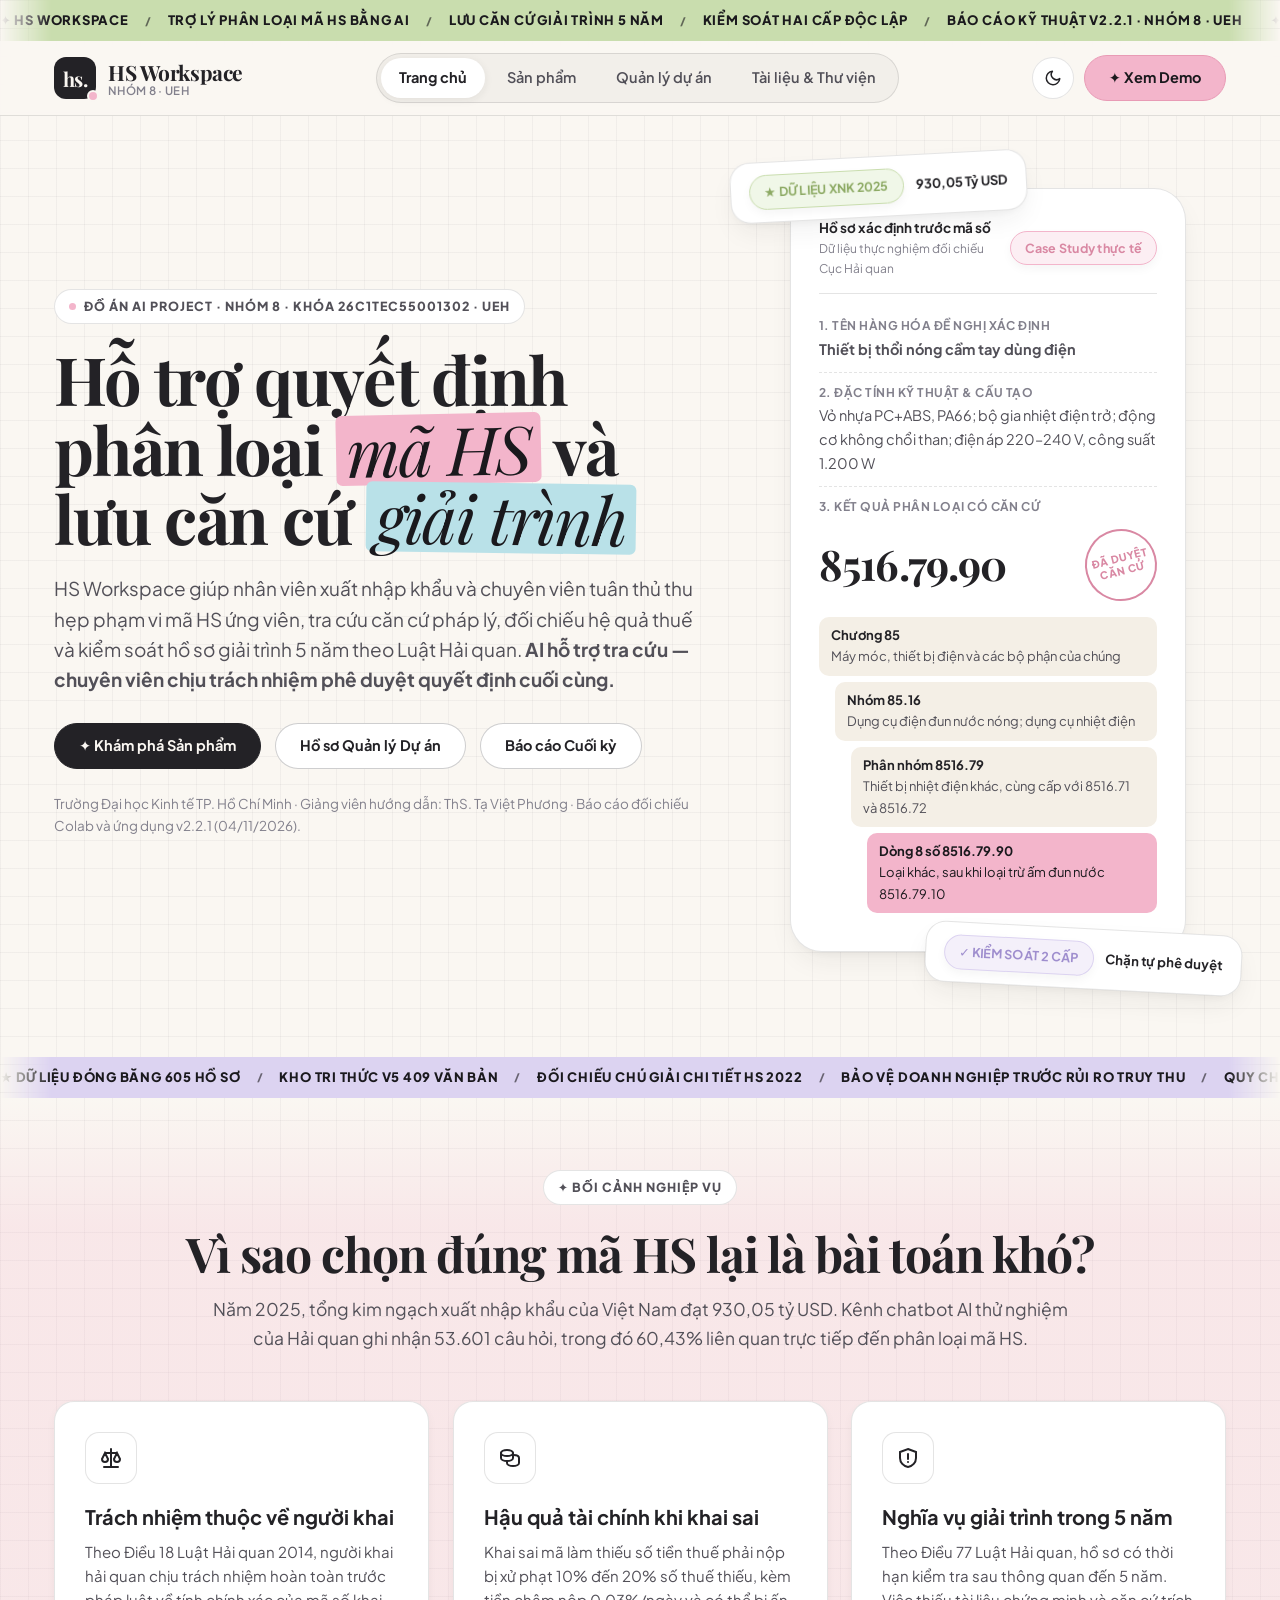
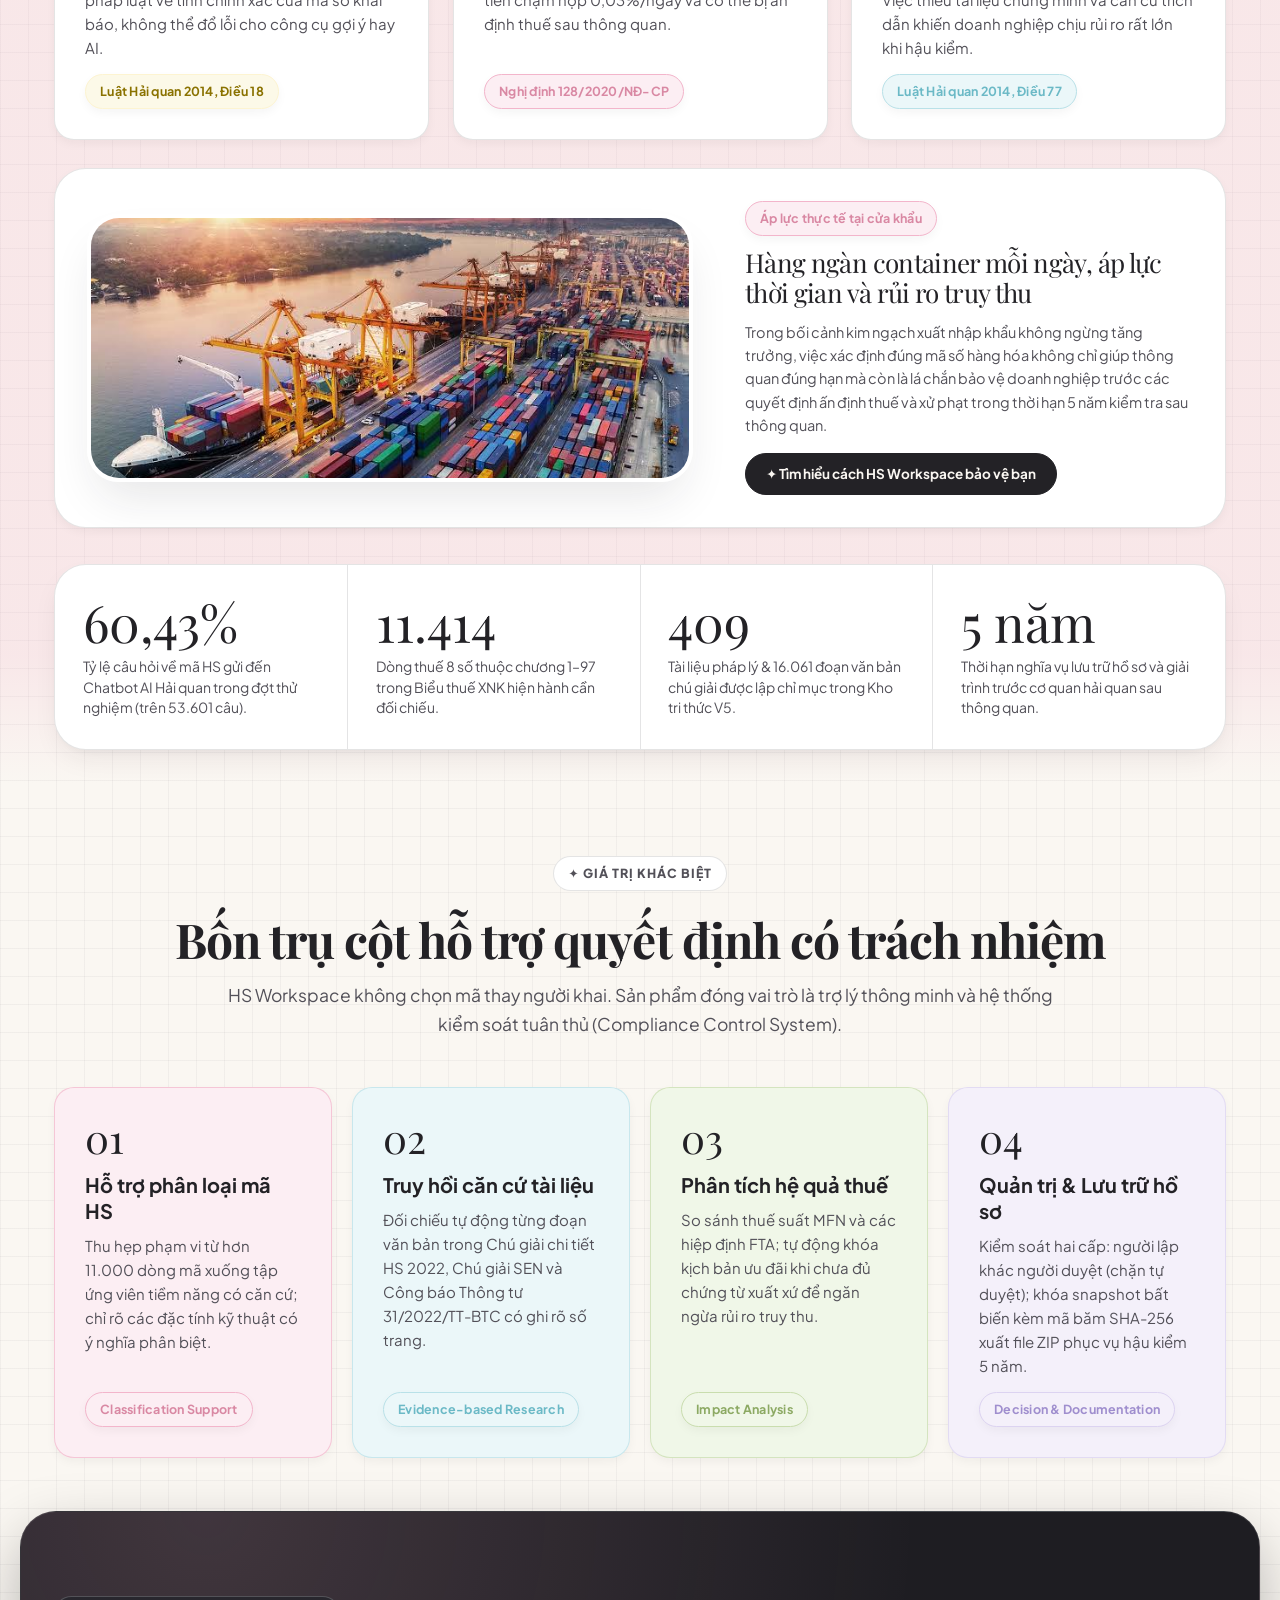
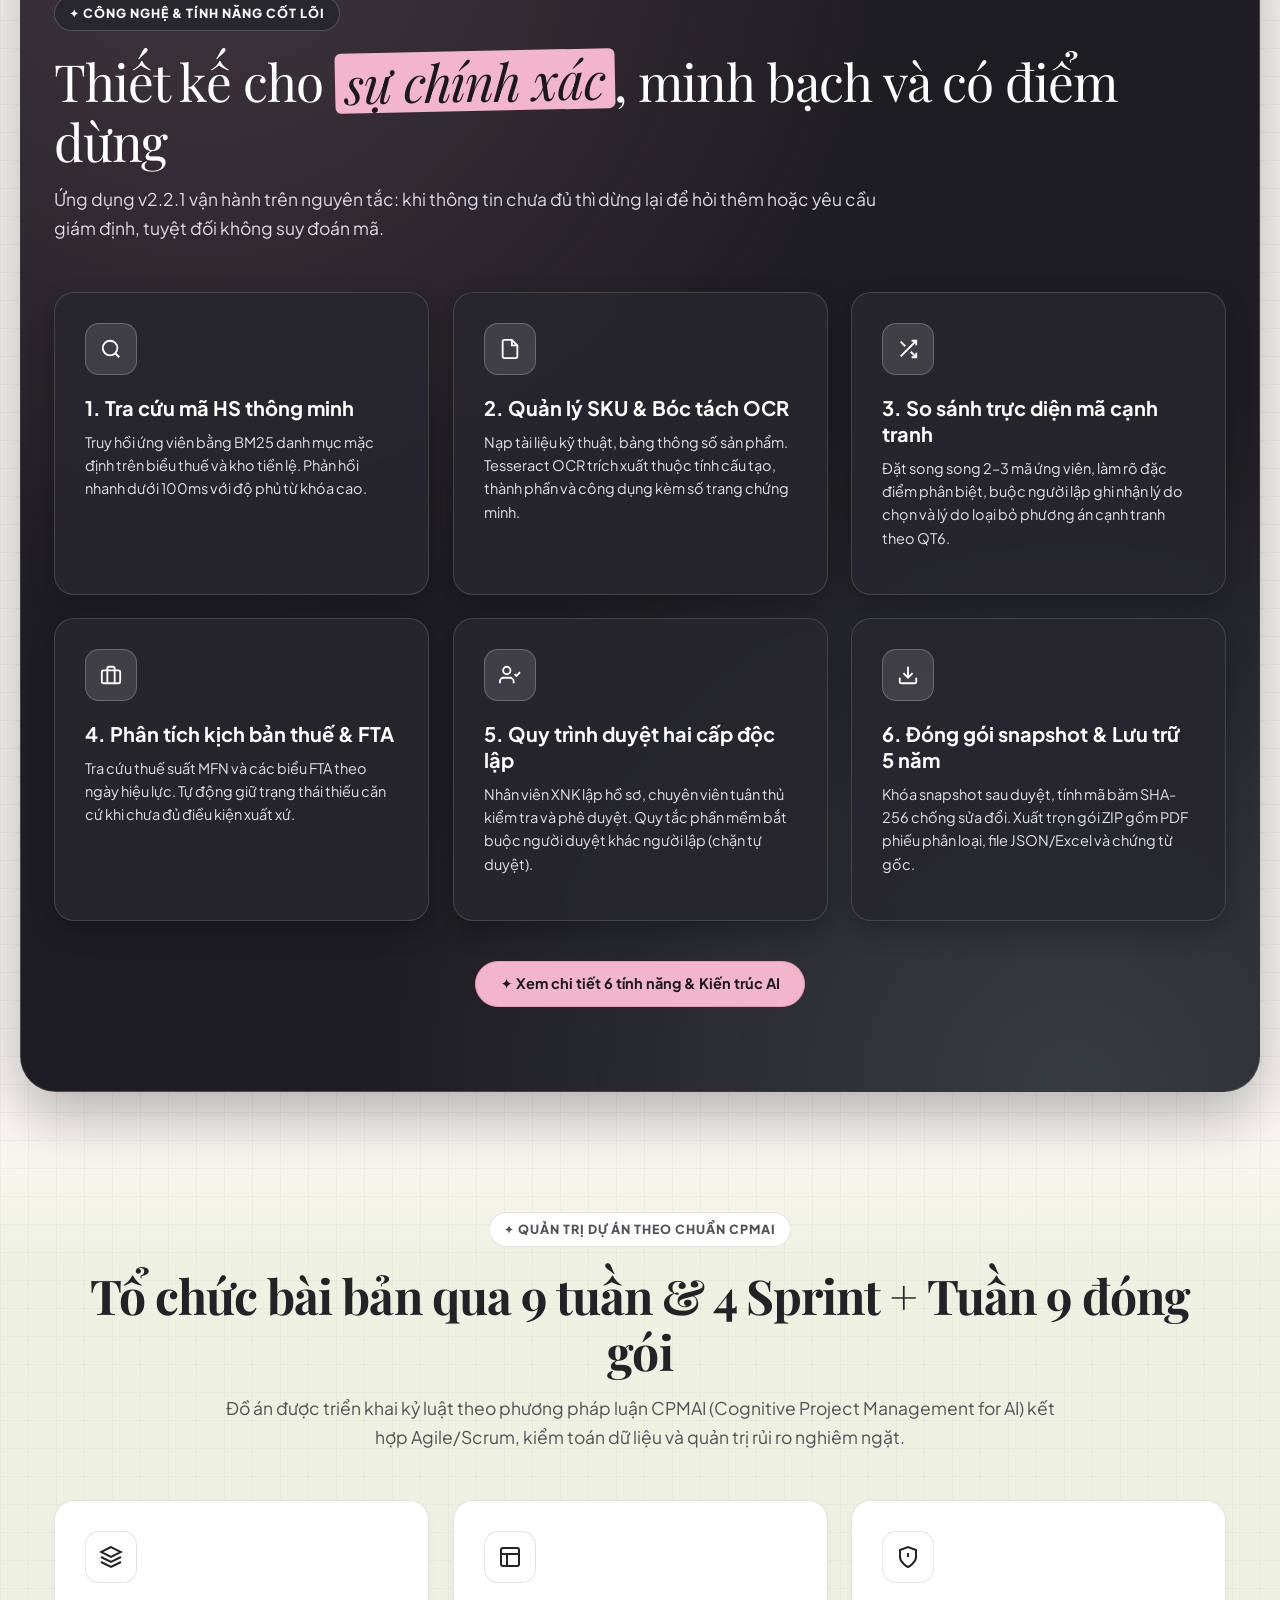
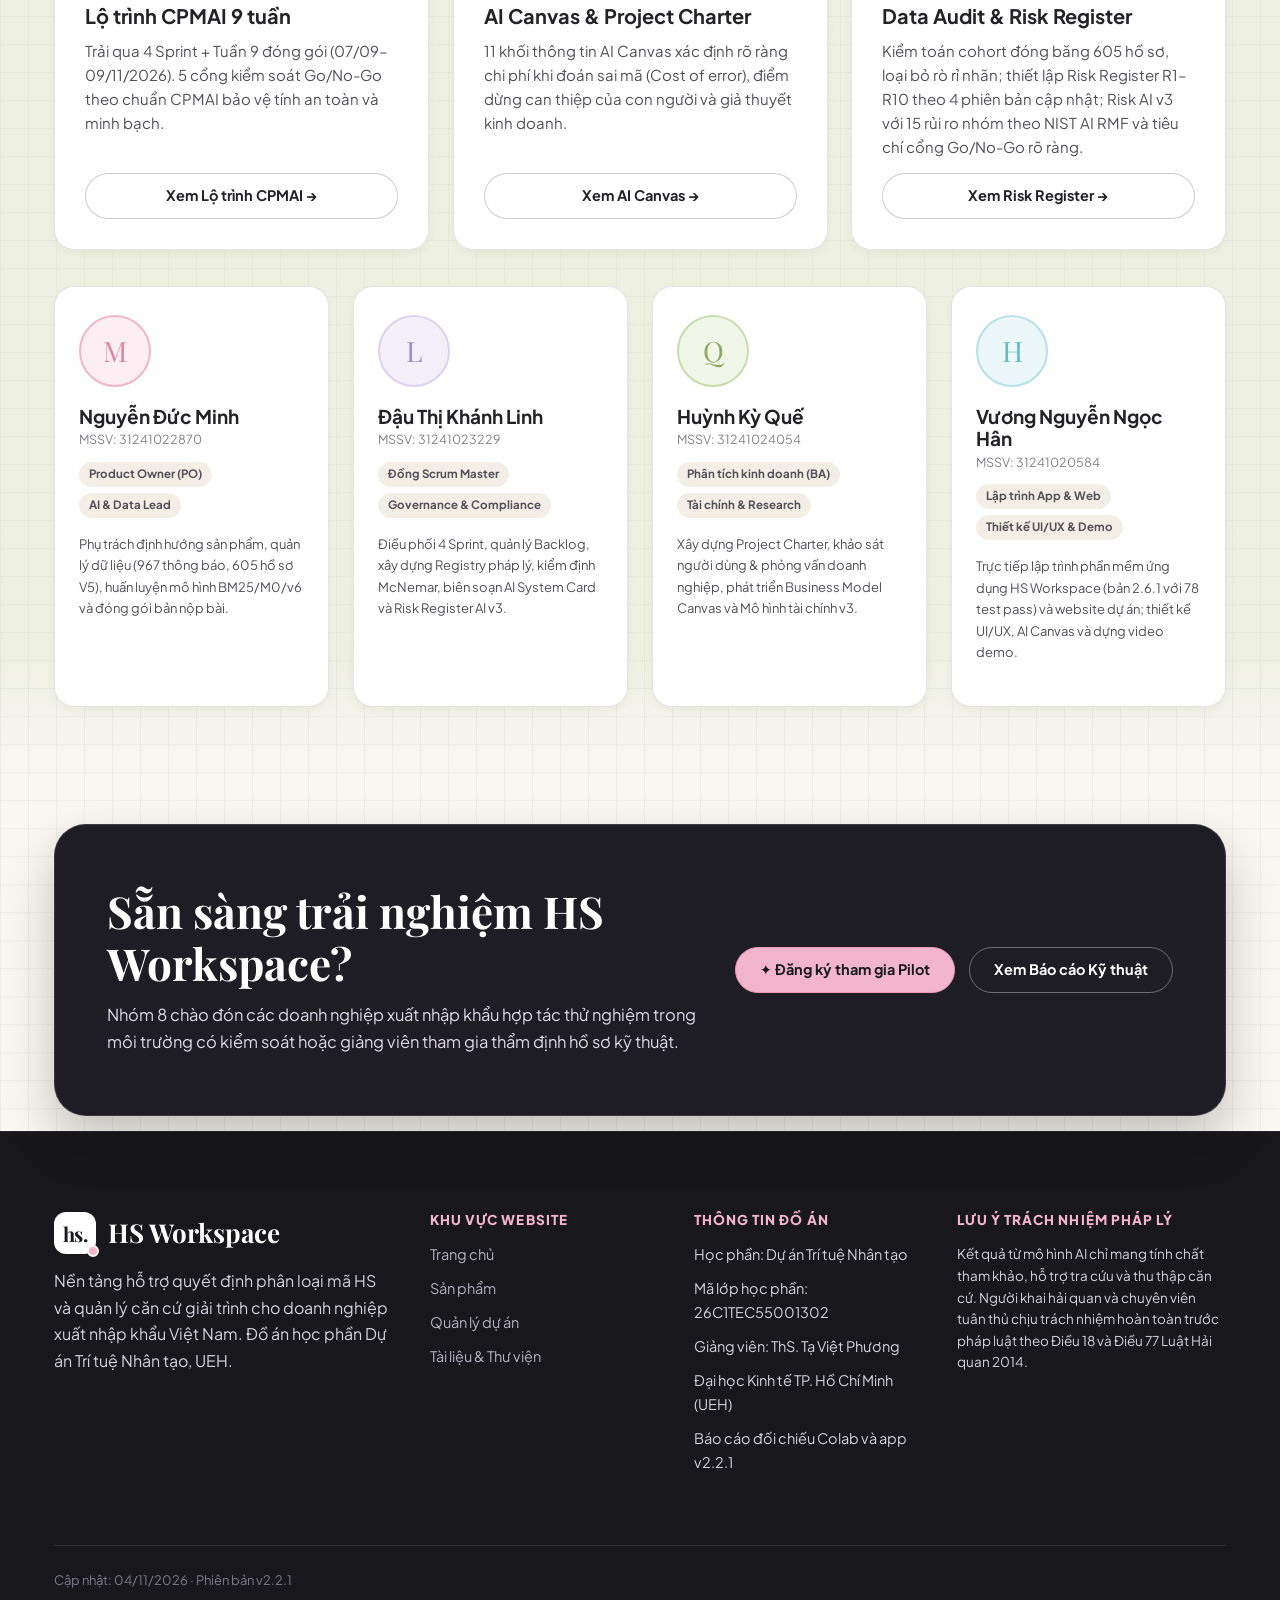
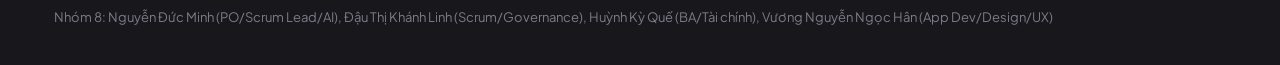
==== commit 2eb3f790: "update quan ly du an" ====
--- a/index.html
+++ b/index.html
@@ -284,15 +284,15 @@
 <section class="section section-mint"><div class="container">
  <div class="sec-head center reveal">
   <span class="eyebrow">✦ Quản trị dự án theo chuẩn CPMAI</span>
-  <h2>Tổ chức bài bản qua 8 tuần & 5 Sprint</h2>
+  <h2>Tổ chức bài bản qua 9 tuần &amp; 4 Sprint + Tuần 9 đóng gói</h2>
   <p>Đồ án được triển khai kỷ luật theo phương pháp luận CPMAI (Cognitive Project Management for AI) kết hợp Agile/Scrum, kiểm toán dữ liệu và quản trị rủi ro nghiêm ngặt.</p>
  </div>
 
  <div class="card-grid-3">
   <article class="card card-white reveal">
    <div class="card-icon"><svg width="24" height="24" viewBox="0 0 24 24" fill="none" stroke="currentColor" stroke-width="2"><polygon points="12 2 2 7 12 12 22 7 12 2"/><polyline points="2 17 12 22 22 17"/><polyline points="2 12 12 17 22 12"/></svg></div>
-   <h3>Lộ trình CPMAI 8 tuần</h3>
-   <p>Trải qua 6 giai đoạn chuẩn từ Business Understanding đến Operationalization; 5 cổng kiểm soát Go/No-Go bảo vệ tính an toàn và minh bạch.</p>
+   <h3>Lộ trình CPMAI 9 tuần</h3>
+   <p>Trải qua 4 Sprint + Tuần 9 đóng gói (07/09–09/11/2026). 5 cổng kiểm soát Go/No-Go theo chuẩn CPMAI bảo vệ tính an toàn và minh bạch.</p>
    <div style="margin-top:auto"><a class="btn btn-outline" href="project-management.html#timeline" style="width:100%">Xem Lộ trình CPMAI →</a></div>
   </article>
 
@@ -306,7 +306,7 @@
   <article class="card card-white reveal">
    <div class="card-icon"><svg width="24" height="24" viewBox="0 0 24 24" fill="none" stroke="currentColor" stroke-width="2"><path d="M12 22s8-4 8-10V5l-8-3-8 3v7c0 6 8 10 8 10z"/><line x1="12" y1="8" x2="12" y2="12"/><line x1="12" y1="16" x2="12.01" y2="16"/></svg></div>
    <h3>Data Audit & Risk Register</h3>
-   <p>Kiểm toán cohort đóng băng 605 hồ sơ, loại bỏ rò rỉ nhãn; thiết lập Risk Register với 5 rủi ro trọng yếu và tiêu chí cổng Go/No-Go rõ ràng.</p>
+   <p>Kiểm toán cohort đóng băng 605 hồ sơ, loại bỏ rò rỉ nhãn; thiết lập Risk Register R1–R10 theo 4 phiên bản cập nhật; Risk AI v3 với 15 rủi ro nhóm theo NIST AI RMF và tiêu chí cổng Go/No-Go rõ ràng.</p>
    <div style="margin-top:auto"><a class="btn btn-outline" href="project-management.html#risk-register" style="width:100%">Xem Risk Register →</a></div>
   </article>
  </div>
@@ -317,29 +317,29 @@
    <div class="member-avatar">M</div>
    <h3>Nguyễn Đức Minh</h3>
    <div class="member-id">MSSV: 31241022870</div>
-   <div class="member-roles"><span>Nhóm trưởng</span><span>AI/Data Lead</span></div>
-   <p style="font-size:13px;color:var(--ink-secondary)">Phụ trách pipeline dữ liệu, mô hình M0, đối chiếu Colab và kiểm tra parity app v2.2.1.</p>
+   <div class="member-roles"><span>Product Owner (PO)</span><span>AI &amp; Data Lead</span></div>
+   <p style="font-size:13px;color:var(--ink-secondary)">Phụ trách định hướng sản phẩm, quản lý dữ liệu (967 thông báo, 605 hồ sơ V5), huấn luyện mô hình BM25/M0/v6 và đóng gói bản nộp bài.</p>
+  </div>
+  <div class="member-card">
+   <div class="member-avatar" style="background:var(--c-lavender-soft);border-color:var(--c-lavender);color:var(--c-lavender-deep)">L</div>
+   <h3>Đậu Thị Khánh Linh</h3>
+   <div class="member-id">MSSV: 31241023229</div>
+   <div class="member-roles"><span>Đồng Scrum Master</span><span>Governance &amp; Compliance</span></div>
+   <p style="font-size:13px;color:var(--ink-secondary)">Điều phối 4 Sprint, quản lý Backlog, xây dựng Registry pháp lý, kiểm định McNemar, biên soạn AI System Card và Risk Register AI v3.</p>
+  </div>
+  <div class="member-card">
+   <div class="member-avatar" style="background:var(--c-mint-soft);border-color:var(--c-mint);color:var(--c-mint-deep)">Q</div>
+   <h3>Huỳnh Kỳ Quế</h3>
+   <div class="member-id">MSSV: 31241024054</div>
+   <div class="member-roles"><span>Phân tích kinh doanh (BA)</span><span>Tài chính &amp; Research</span></div>
+   <p style="font-size:13px;color:var(--ink-secondary)">Xây dựng Project Charter, khảo sát người dùng &amp; phỏng vấn doanh nghiệp, phát triển Business Model Canvas và Mô hình tài chính v3.</p>
   </div>
   <div class="member-card">
    <div class="member-avatar" style="background:var(--c-blue-soft);border-color:var(--c-blue);color:var(--c-blue-deep)">H</div>
    <h3>Vương Nguyễn Ngọc Hân</h3>
    <div class="member-id">MSSV: 31241020584</div>
-   <div class="member-roles"><span>Product Owner</span><span>UX Lead</span></div>
-   <p style="font-size:13px;color:var(--ink-secondary)">Phụ trách tầm nhìn sản phẩm, AI Canvas, mô hình định giá, thiết kế giao diện web và One-pager.</p>
-  </div>
-  <div class="member-card">
-   <div class="member-avatar" style="background:var(--c-mint-soft);border-color:var(--c-mint);color:var(--c-mint-deep)">Q</div>
-   <h3>Huỳnh Kỳ Quế</h3>
-   <div class="member-id">MSSV: 31241024054</div>
-   <div class="member-roles"><span>User Research</span><span>Stakeholder</span></div>
-   <p style="font-size:13px;color:var(--ink-secondary)">Khảo sát người dùng, xây dựng chân dung persona và kiểm chứng đối chứng các công cụ hiện có.</p>
-  </div>
-  <div class="member-card">
-   <div class="member-avatar" style="background:var(--c-lavender-soft);border-color:var(--c-lavender);color:var(--c-lavender-deep)">L</div>
-   <h3>Đậu Thị Khánh Linh</h3>
-   <div class="member-id">MSSV: 31241023229</div>
-   <div class="member-roles"><span>Scrum Master</span><span>Governance</span></div>
-   <p style="font-size:13px;color:var(--ink-secondary)">Quản lý Backlog, biên bản họp, xây dựng Risk Register, System Card và kiểm toán trích dẫn APA 7.</p>
+   <div class="member-roles"><span>Lập trình App &amp; Web</span><span>Thiết kế UI/UX &amp; Demo</span></div>
+   <p style="font-size:13px;color:var(--ink-secondary)">Trực tiếp lập trình phần mềm ứng dụng HS Workspace (bản 2.6.1 với 78 test pass) và website dự án; thiết kế UI/UX, AI Canvas và dựng video demo.</p>
   </div>
  </div>
 </div></section>
@@ -395,7 +395,7 @@
  </div>
  <div class="footer-bottom">
   <span>Cập nhật: 04/11/2026 · Phiên bản v2.2.1</span>
-  <span>Nhóm 8: Nguyễn Đức Minh (Lead/AI), Vương Nguyễn Ngọc Hân (PO), Huỳnh Kỳ Quế (Research), Đậu Thị Khánh Linh (Scrum/Gov)</span>
+  <span>Nhóm 8: Nguyễn Đức Minh (PO/Scrum Lead/AI), Đậu Thị Khánh Linh (Scrum/Governance), Huỳnh Kỳ Quế (BA/Tài chính), Vương Nguyễn Ngọc Hân (App Dev/Design/UX)</span>
  </div>
 </div></footer>
 <script src="assets/app.js"></script>
--- a/assets/style.css
+++ b/assets/style.css
@@ -1508,11 +1508,14 @@
   }
 }
 
-/* ===== PRODUCT DEMO 3-TASK IMAGE SWITCHER ===== */
+/* ===== PRODUCT DEMO 3-TASK & 7-SCREEN INTERACTIVE SWITCHER ===== */
 .demo-task-card {
   cursor: pointer;
-  transition: all 0.25s cubic-bezier(0.16, 1, 0.3, 1);
+  transition: all 0.28s cubic-bezier(0.16, 1, 0.3, 1);
   border-left: 4px solid transparent;
+  padding: 16px 18px;
+  margin-bottom: 14px;
+  position: relative;
 }
 .demo-task-card:hover {
   transform: translateX(4px);
@@ -1525,12 +1528,142 @@
 .demo-task-card[data-task="2"].active { border-left-color: var(--c-blue-deep); }
 .demo-task-card[data-task="3"].active { border-left-color: var(--c-mint-deep); }
 
+.demo-sub-badge-row {
+  display: flex;
+  flex-wrap: wrap;
+  gap: 6px;
+  margin-top: 8px;
+}
+.sub-step-chip {
+  background: rgba(35, 34, 38, 0.05);
+  border: 1px solid var(--border);
+  border-radius: var(--r-pill);
+  padding: 3px 10px;
+  font-size: 11.5px;
+  font-weight: 700;
+  color: var(--ink-secondary);
+  cursor: pointer;
+  transition: all 0.2s ease;
+  font-family: var(--font-sans);
+}
+.sub-step-chip:hover {
+  background: var(--bg-alt);
+  color: var(--ink);
+  transform: translateY(-1px);
+}
+.sub-step-chip.active {
+  background: var(--ink);
+  color: var(--bg);
+  border-color: var(--ink);
+  box-shadow: 0 2px 8px rgba(35, 34, 38, 0.15);
+}
+:root[data-theme="dark"] .sub-step-chip {
+  background: rgba(255, 255, 255, 0.06);
+  border-color: rgba(255, 255, 255, 0.15);
+  color: #C8C5CE;
+}
+:root[data-theme="dark"] .sub-step-chip:hover {
+  background: rgba(255, 255, 255, 0.12);
+  color: #FFFFFF;
+}
+:root[data-theme="dark"] .sub-step-chip.active {
+  background: #FFFFFF;
+  color: #141317;
+  border-color: #FFFFFF;
+}
+
+/* Mockup Window Toolbar & Header */
+.demo-window-header {
+  background: var(--bg-alt);
+  padding: 10px 16px;
+  border-bottom: 1.5px solid var(--border);
+  display: flex;
+  align-items: center;
+  gap: 12px;
+  flex-wrap: wrap;
+}
+.demo-window-dots {
+  display: flex;
+  align-items: center;
+  gap: 6px;
+  flex: none;
+}
+.demo-window-dots span {
+  width: 10px;
+  height: 10px;
+  border-radius: 50%;
+  display: inline-block;
+}
+.demo-window-title {
+  font-size: 12.5px;
+  color: var(--ink-muted);
+  white-space: nowrap;
+  overflow: hidden;
+  text-overflow: ellipsis;
+  flex: 1;
+  min-width: 160px;
+}
+.demo-window-title b {
+  color: var(--ink);
+}
+.demo-toolbar-tabs {
+  display: flex;
+  align-items: center;
+  gap: 6px;
+}
+.task-tabs-group {
+  display: flex;
+  gap: 6px;
+}
+.tool-tab {
+  background: var(--bg-card);
+  border: 1px solid var(--border);
+  border-radius: var(--r-pill);
+  padding: 4px 10px;
+  font-size: 11.5px;
+  font-weight: 700;
+  color: var(--ink-secondary);
+  cursor: pointer;
+  transition: all 0.2s ease;
+  font-family: var(--font-sans);
+  white-space: nowrap;
+}
+.tool-tab:hover {
+  background: var(--c-butter);
+  color: var(--ink);
+  transform: translateY(-1px);
+}
+.tool-tab.active {
+  background: var(--ink);
+  color: var(--bg);
+  border-color: var(--ink);
+  box-shadow: 0 2px 6px rgba(0, 0, 0, 0.12);
+}
+:root[data-theme="dark"] .demo-window-header {
+  background: #1C1B20;
+  border-color: rgba(255, 255, 255, 0.12);
+}
+:root[data-theme="dark"] .tool-tab {
+  background: rgba(255, 255, 255, 0.08);
+  border-color: rgba(255, 255, 255, 0.14);
+  color: #C8C5CE;
+}
+:root[data-theme="dark"] .tool-tab:hover {
+  background: rgba(255, 255, 255, 0.14);
+  color: #FFFFFF;
+}
+:root[data-theme="dark"] .tool-tab.active {
+  background: #FFFFFF;
+  color: #141317;
+  border-color: #FFFFFF;
+}
+
+/* Screens Container with 2940x1610 exact aspect ratio */
 .demo-screens-wrapper {
   position: relative;
-  background: #FFFFFF;
+  background: #F4F5F7;
   overflow: hidden;
-  border-radius: 0 0 var(--r-md) var(--r-md);
-  aspect-ratio: 1400 / 866;
+  aspect-ratio: 2940 / 1610;
   width: 100%;
 }
 .demo-screen-img {
@@ -1539,10 +1672,11 @@
   left: 0;
   width: 100%;
   height: 100%;
-  object-fit: cover;
+  object-fit: contain;
+  background: #FFFFFF;
   opacity: 0;
   display: block !important;
-  transition: opacity 0.35s ease, transform 0.35s ease;
+  transition: opacity 0.32s cubic-bezier(0.16, 1, 0.3, 1), transform 0.32s cubic-bezier(0.16, 1, 0.3, 1);
   transform: scale(0.99);
   pointer-events: none;
 }
@@ -1550,6 +1684,67 @@
   opacity: 1;
   transform: scale(1);
   pointer-events: auto;
+}
+
+/* Caption and Step Dots Bar */
+.demo-caption-bar {
+  background: var(--bg-alt);
+  padding: 10px 16px;
+  border-top: 1px solid var(--border);
+  display: flex;
+  justify-content: space-between;
+  align-items: center;
+  gap: 14px;
+  font-size: 13px;
+  color: var(--ink-secondary);
+}
+.demo-caption-bar span {
+  font-weight: 600;
+  white-space: nowrap;
+  overflow: hidden;
+  text-overflow: ellipsis;
+}
+.demo-step-dots {
+  display: flex;
+  align-items: center;
+  gap: 6px;
+  flex: none;
+}
+.step-dot {
+  width: 9px;
+  height: 9px;
+  border-radius: 50%;
+  background: var(--border-strong);
+  cursor: pointer;
+  transition: all 0.2s ease;
+  display: inline-block;
+}
+.step-dot:hover {
+  background: var(--ink-secondary);
+  transform: scale(1.2);
+}
+.step-dot.active {
+  background: var(--c-pink-deep);
+  transform: scale(1.35);
+  box-shadow: 0 0 8px rgba(217, 136, 163, 0.8);
+}
+.step-dot-divider {
+  font-size: 11px;
+  color: var(--ink-muted);
+  opacity: 0.5;
+  margin: 0 2px;
+}
+
+:root[data-theme="dark"] .demo-caption-bar {
+  background: #18171C;
+  border-color: rgba(255, 255, 255, 0.1);
+  color: #C8C5CE;
+}
+:root[data-theme="dark"] .demo-screens-wrapper {
+  background: #121115;
+}
+:root[data-theme="dark"] .demo-screen-img {
+  background: #151419;
 }
 
 /* ===== MOTION & SCROLL REVEAL ===== */
@@ -1646,30 +1841,23 @@
   }
 
   #demo {
-    min-height: calc(100vh - 75px);
-    display: flex;
-    flex-direction: column;
-    justify-content: center;
-    padding: 32px 0 !important;
+    padding: 36px 0 54px !important;
     box-sizing: border-box;
   }
   #demo .container {
-    display: flex;
-    flex-direction: column;
-    justify-content: center;
     width: 100%;
   }
   #demo .sec-head {
-    margin-bottom: 18px;
+    margin-bottom: 20px;
   }
   #demo .sec-head h2 {
-    font-size: clamp(28px, 3.2vw, 42px);
+    font-size: clamp(28px, 3.2vw, 40px);
     margin-bottom: 6px;
   }
   #demo-showcase-grid {
     display: grid;
     grid-template-columns: 1fr 1.3fr;
-    gap: 32px;
+    gap: 28px;
     align-items: center;
   }
   #demo .collage-frame {
@@ -1680,7 +1868,7 @@
     box-shadow: var(--shadow-lg);
   }
   #demo .demo-task-card {
-    padding: 16px 18px;
+    padding: 14px 16px;
     margin-bottom: 12px;
     transition: all 0.3s cubic-bezier(0.16, 1, 0.3, 1);
   }
@@ -1862,3 +2050,102 @@
   .footer-grid { grid-template-columns: 1fr; }
   .cta-band { padding: 40px 28px; }
 }
+
+/* ===== PROJECT MANAGEMENT G.1-G.5 ENHANCEMENTS ===== */
+.pm-tab-bar {
+  display: flex;
+  gap: 8px;
+  flex-wrap: wrap;
+  margin-bottom: 20px;
+}
+.burndown-visual-grid {
+  display: grid;
+  grid-template-columns: repeat(5, 1fr);
+  gap: 14px;
+  margin: 20px 0 28px;
+}
+@media (max-width: 900px) {
+  .burndown-visual-grid {
+    grid-template-columns: repeat(2, 1fr);
+  }
+}
+@media (max-width: 540px) {
+  .burndown-visual-grid {
+    grid-template-columns: 1fr;
+  }
+}
+.burndown-step-card {
+  background: var(--bg-card);
+  border: 1.5px solid var(--border);
+  border-radius: var(--r-md);
+  padding: 16px;
+  text-align: center;
+  position: relative;
+  box-shadow: var(--shadow-sm);
+  transition: all 0.25s ease;
+}
+.burndown-step-card:hover {
+  transform: translateY(-3px);
+  box-shadow: var(--shadow-md);
+}
+.burndown-num-wrap {
+  display: flex;
+  justify-content: center;
+  align-items: baseline;
+  gap: 6px;
+  margin: 8px 0;
+}
+.burndown-actual {
+  font-family: var(--font-serif);
+  font-size: 28px;
+  font-weight: 700;
+  color: var(--ink);
+}
+.burndown-ideal {
+  font-size: 13px;
+  color: var(--ink-muted);
+}
+.burndown-diff-badge {
+  display: inline-block;
+  padding: 2px 8px;
+  border-radius: var(--r-pill);
+  font-size: 11px;
+  font-weight: 700;
+}
+.burndown-diff-0 {
+  background: rgba(181, 206, 147, 0.25);
+  color: #325416;
+  border: 1px solid rgba(181, 206, 147, 0.6);
+}
+.burndown-diff-pos {
+  background: rgba(243, 181, 203, 0.25);
+  color: #8E2145;
+  border: 1px solid rgba(243, 181, 203, 0.6);
+}
+:root[data-theme="dark"] .burndown-diff-0 {
+  background: rgba(181, 206, 147, 0.15);
+  color: #B5CE93;
+  border-color: rgba(181, 206, 147, 0.3);
+}
+:root[data-theme="dark"] .burndown-diff-pos {
+  background: rgba(232, 155, 181, 0.15);
+  color: #F3B5CB;
+  border-color: rgba(232, 155, 181, 0.3);
+}
+
+.risk-level-tag {
+  display: inline-block;
+  padding: 3px 8px;
+  border-radius: var(--r-pill);
+  font-size: 11px;
+  font-weight: 700;
+  white-space: nowrap;
+}
+.risk-high { background: #FFDDE6; color: #8F193B; }
+.risk-med { background: #FFF0C2; color: #6E5300; }
+.risk-low { background: #E1F3D8; color: #2B5E1A; }
+.risk-closed { background: var(--bg-alt); color: var(--ink-muted); border: 1px solid var(--border); }
+:root[data-theme="dark"] .risk-high { background: #4D1927; color: #FFAEC5; }
+:root[data-theme="dark"] .risk-med { background: #473B12; color: #FFE885; }
+:root[data-theme="dark"] .risk-low { background: #1E3D18; color: #BDECB2; }
+:root[data-theme="dark"] .risk-closed { background: #25242A; color: #9C98A6; border-color: rgba(255, 255, 255, 0.12); }
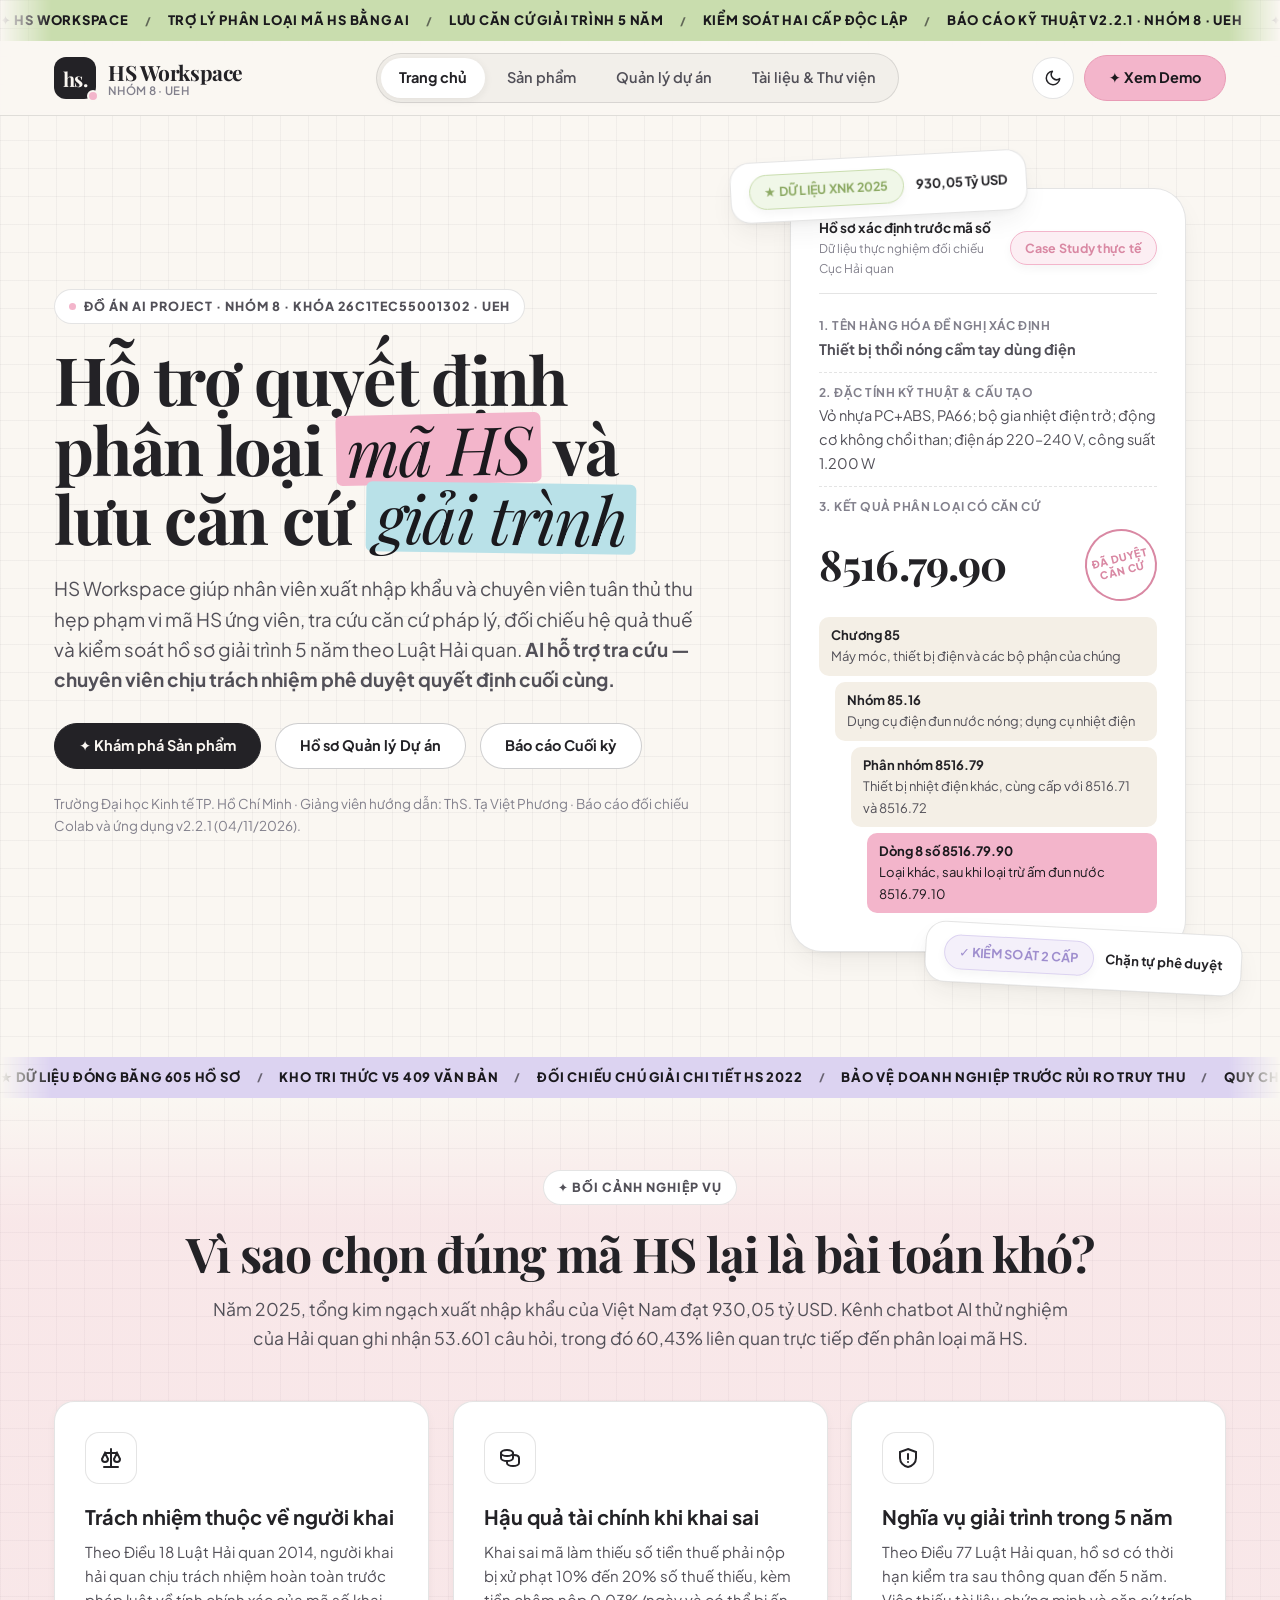
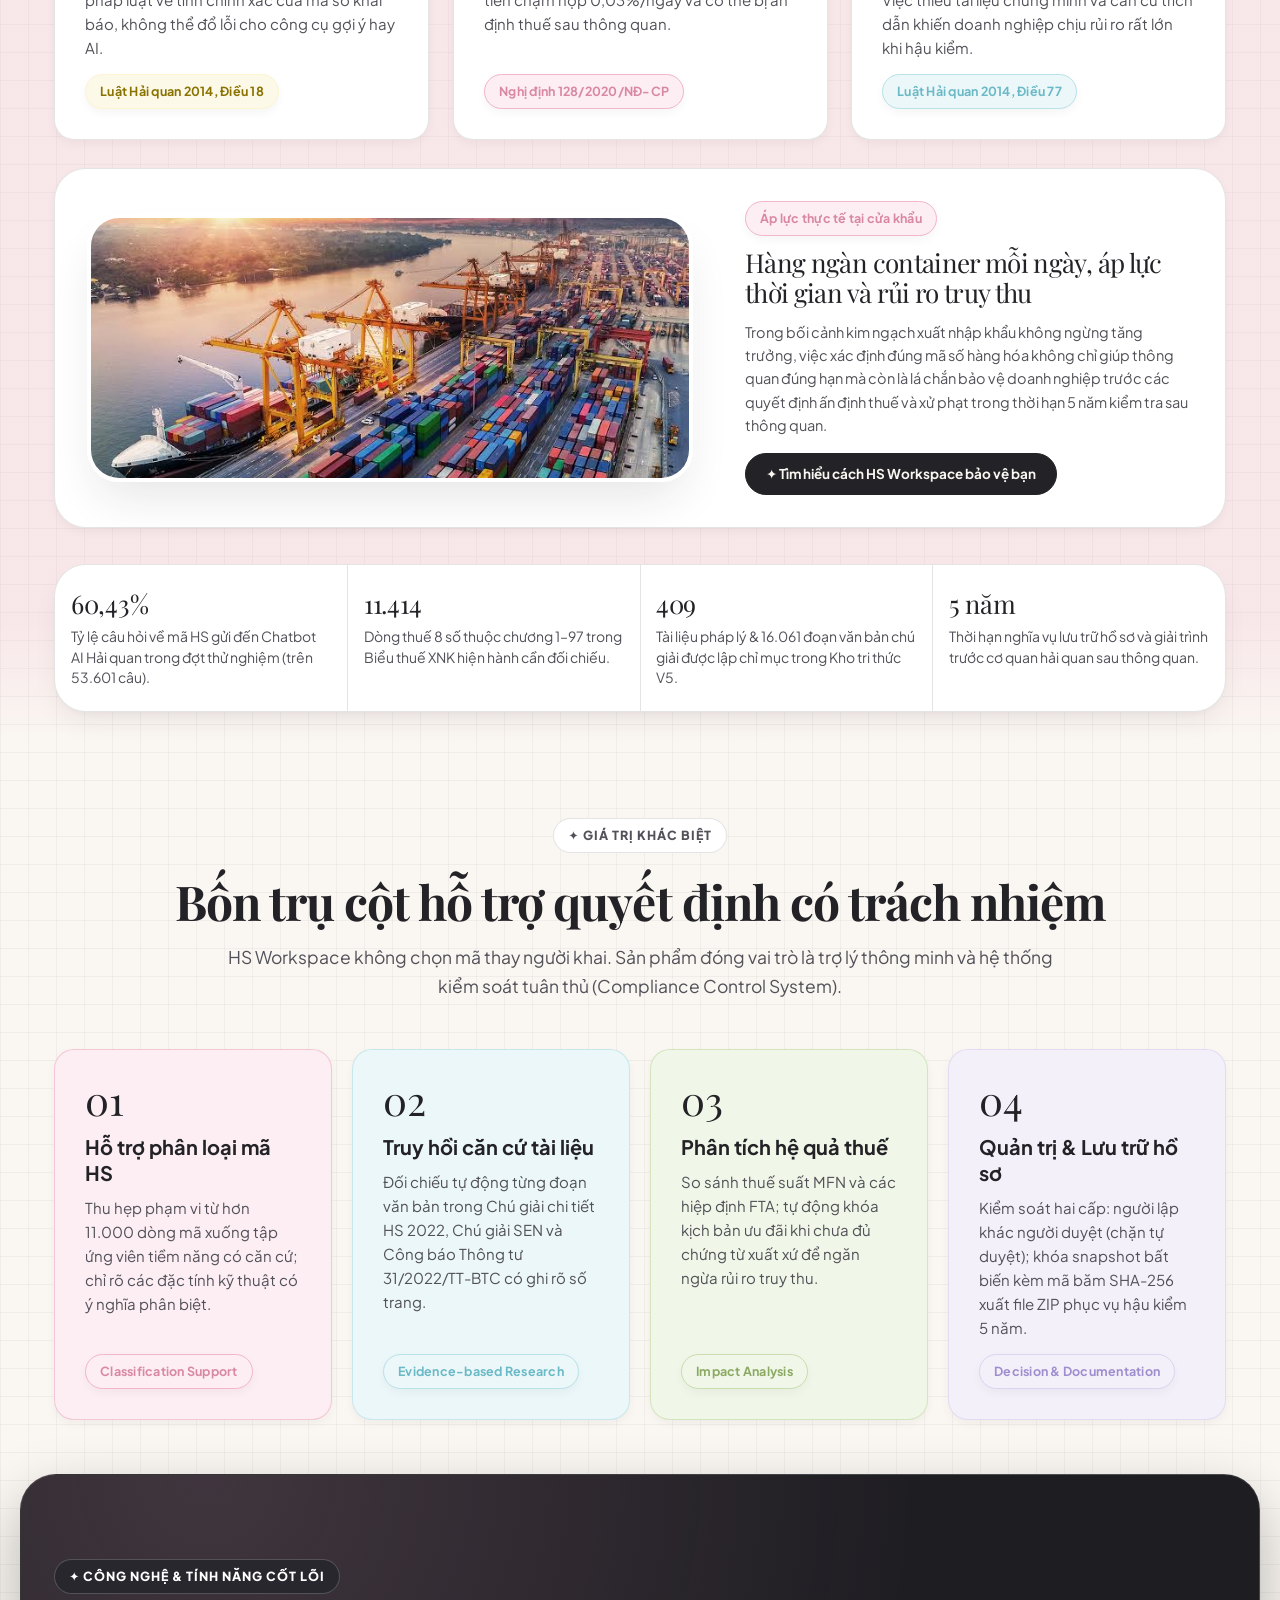
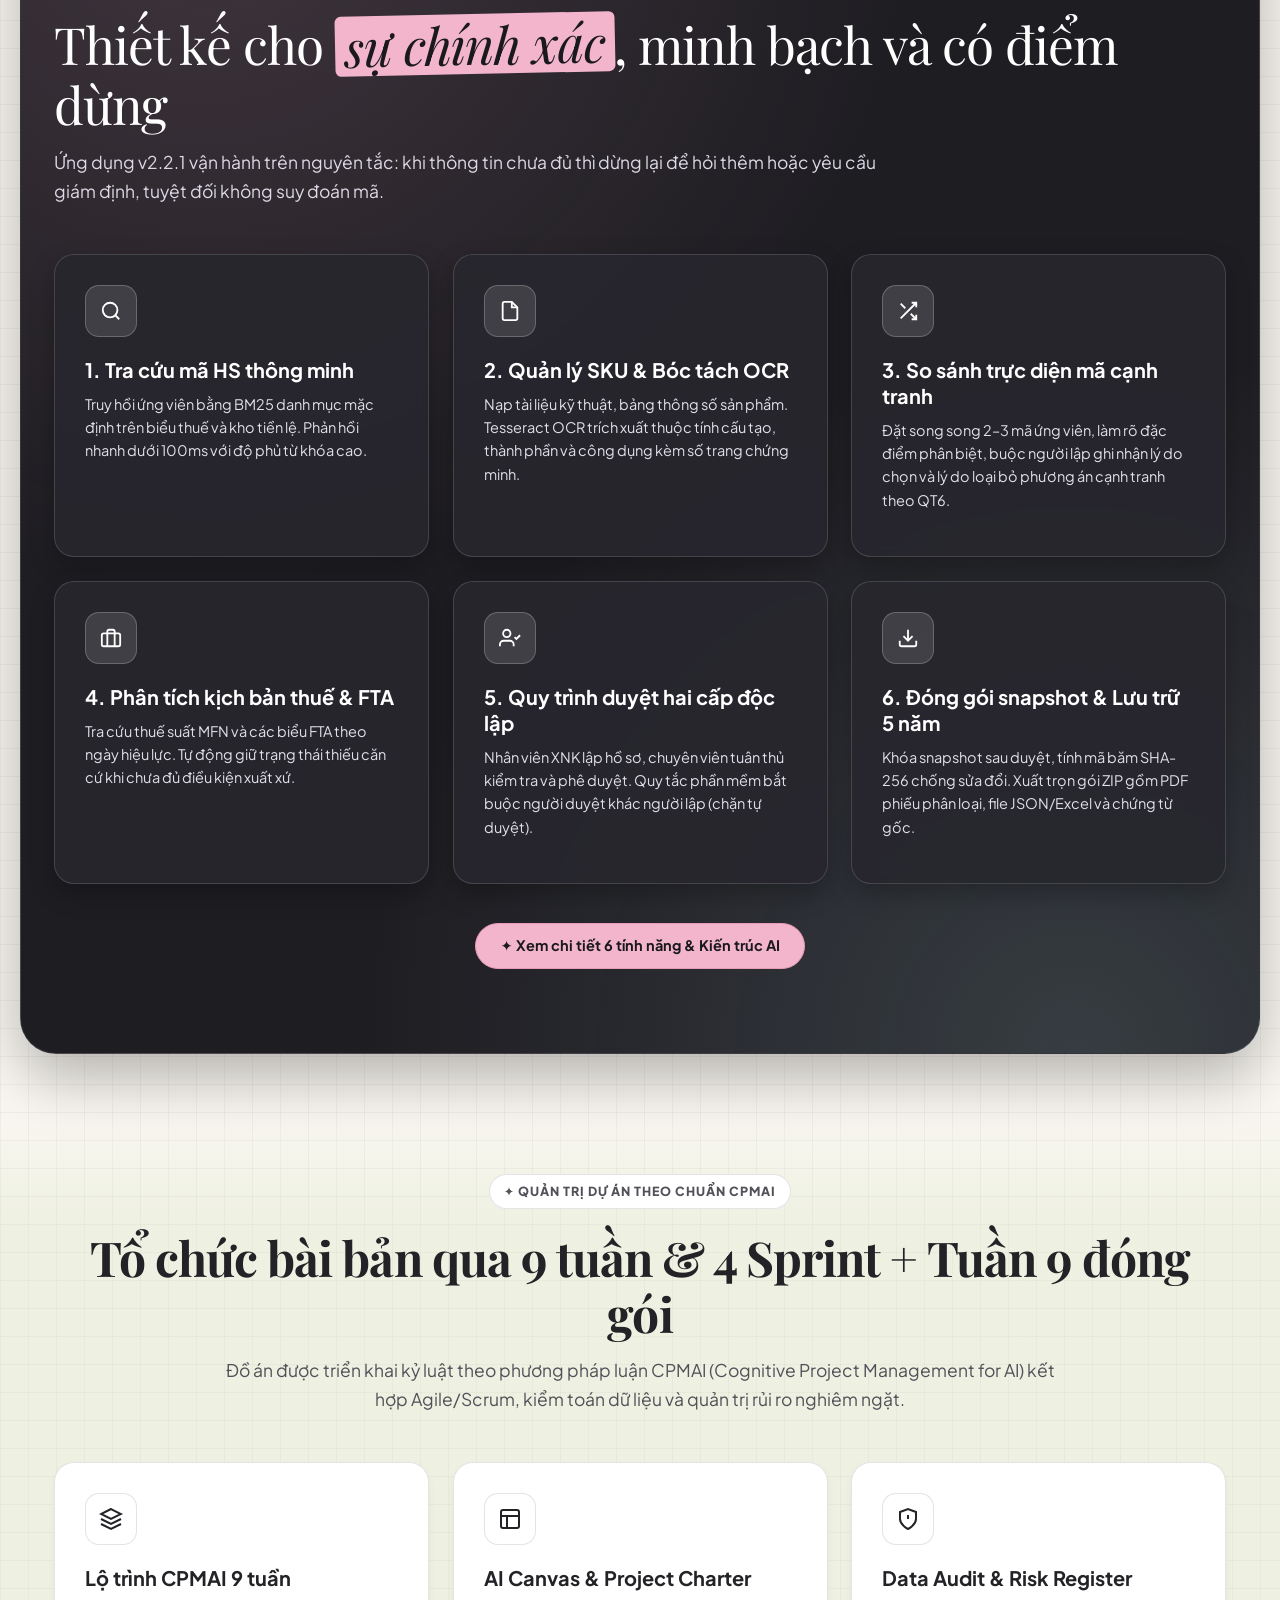
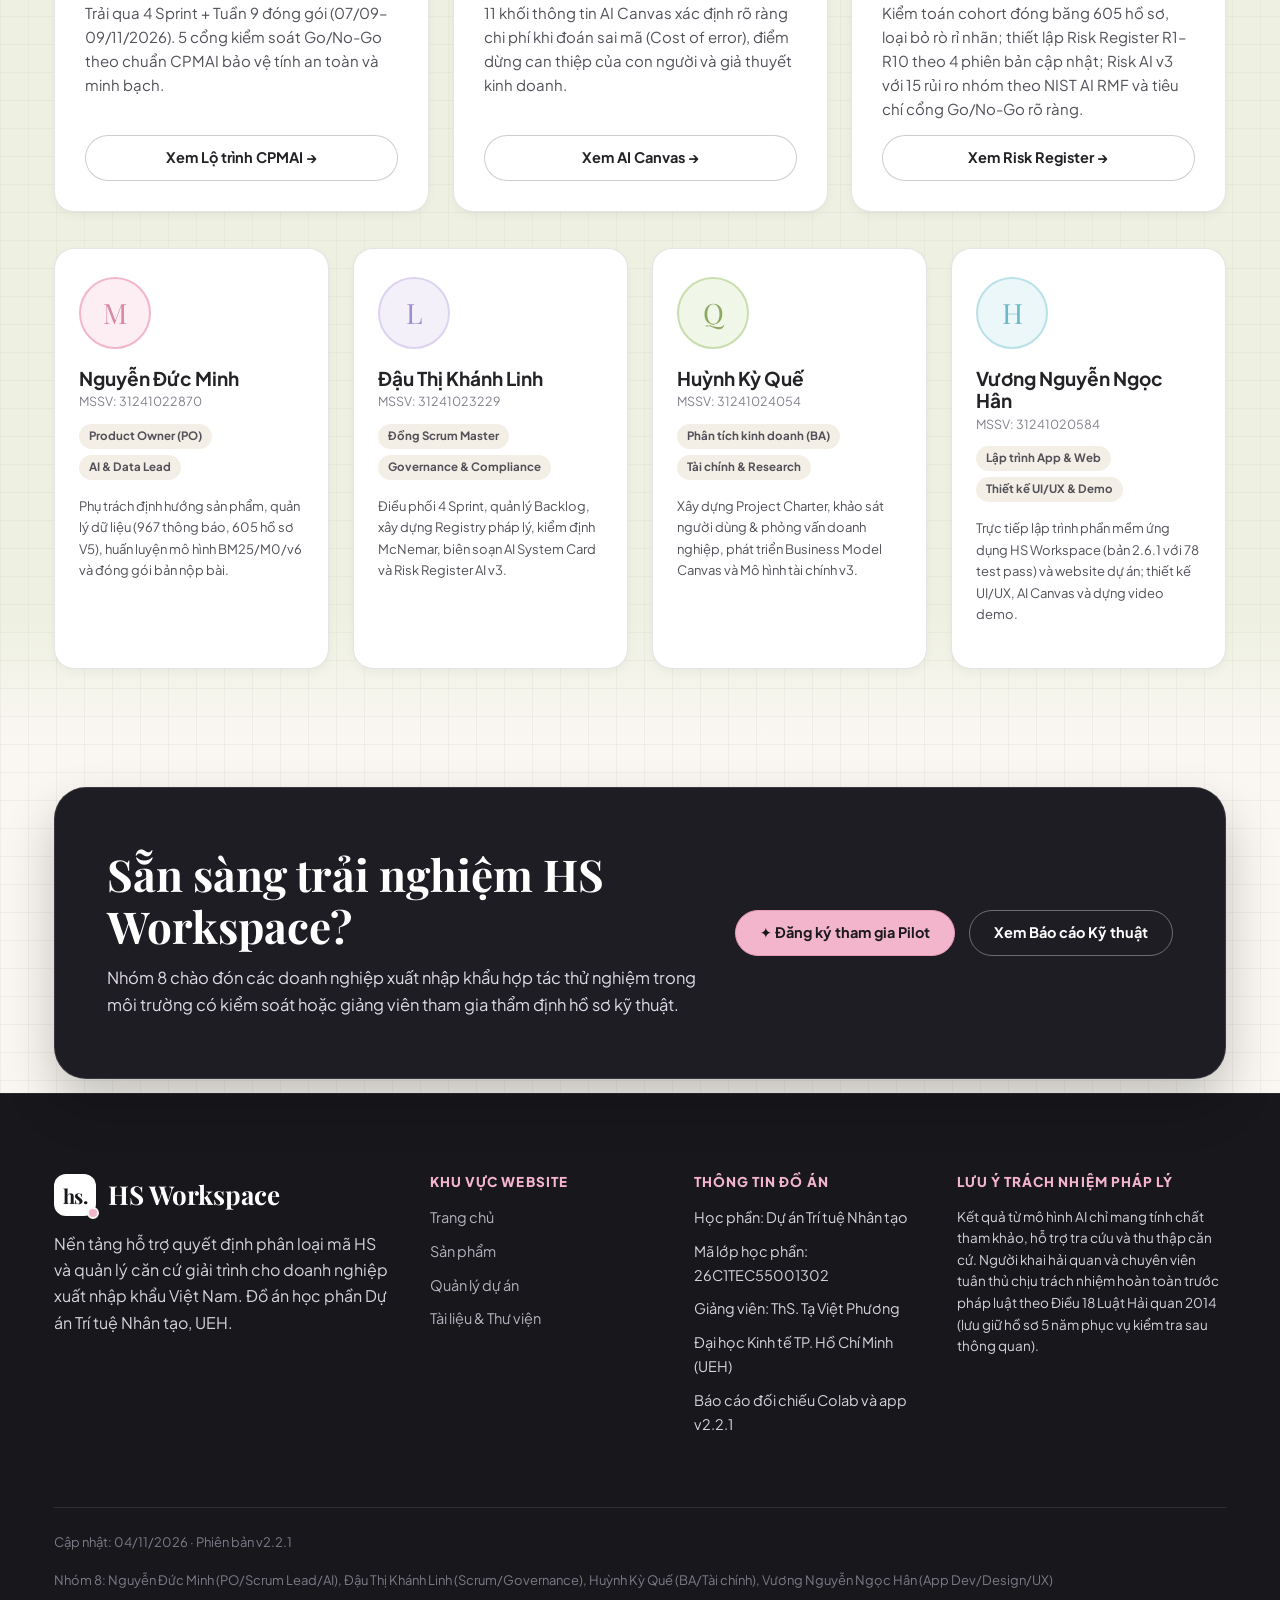
==== commit 718d36b8: "update again" ====
--- a/index.html
+++ b/index.html
@@ -6,7 +6,7 @@
 <title>HS Workspace — Trợ lý phân loại mã HS và lưu căn cứ giải trình | Nhóm 8 · UEH</title>
 <meta name="description" content="HS Workspace là nền tảng AI hỗ trợ quyết định phân loại mã HS và quản lý căn cứ giải trình cho doanh nghiệp xuất nhập khẩu Việt Nam. Đồ án học phần Dự án Trí tuệ Nhân tạo, Nhóm 8, UEH.">
 <link rel="icon" href="data:image/svg+xml,%3Csvg xmlns='http://www.w3.org/2000/svg' viewBox='0 0 64 64'%3E%3Crect width='64' height='64' rx='18' fill='%23232226'/%3E%3Ctext x='30' y='42' font-size='26' text-anchor='middle' fill='%23FAF7F2' font-family='serif' font-weight='700'%3Ehs%3C/text%3E%3Ccircle cx='46' cy='40' r='5' fill='%23F3B5CB'/%3E%3C/svg%3E">
-<link rel="stylesheet" href="assets/style.css">
+<link rel="stylesheet" href="assets/style.css?v=20261110">
 </head>
 <body class="bg-grid">
 <div class="scroll-progress-bar"></div>
@@ -390,7 +390,7 @@
   </div>
   <div>
    <h2>Lưu ý trách nhiệm pháp lý</h2>
-   <p style="font-size:13.5px;line-height:1.6">Kết quả từ mô hình AI chỉ mang tính chất tham khảo, hỗ trợ tra cứu và thu thập căn cứ. Người khai hải quan và chuyên viên tuân thủ chịu trách nhiệm hoàn toàn trước pháp luật theo Điều 18 và Điều 77 Luật Hải quan 2014.</p>
+   <p style="font-size:13.5px;line-height:1.6">Kết quả từ mô hình AI chỉ mang tính chất tham khảo, hỗ trợ tra cứu và thu thập căn cứ. Người khai hải quan và chuyên viên tuân thủ chịu trách nhiệm hoàn toàn trước pháp luật theo Điều 18 Luật Hải quan 2014 (lưu giữ hồ sơ 5 năm phục vụ kiểm tra sau thông quan).</p>
   </div>
  </div>
  <div class="footer-bottom">
--- a/assets/style.css
+++ b/assets/style.css
@@ -913,16 +913,18 @@
   margin: 36px 0;
 }
 .stat-box {
-  padding: 32px 28px;
+  padding: 24px 16px;
   border-right: 1.5px solid var(--border);
 }
 .stat-box:last-child { border-right: none; }
 .stat-box .num {
   font-family: var(--font-serif);
-  font-size: clamp(38px, 4vw, 52px);
+  font-size: clamp(20px, 2vw, 28px);
   color: var(--ink);
-  line-height: 1;
+  line-height: 1.15;
   margin-bottom: 8px;
+  white-space: nowrap;
+  letter-spacing: -0.01em;
 }
 .stat-box .lbl {
   font-size: 14px;
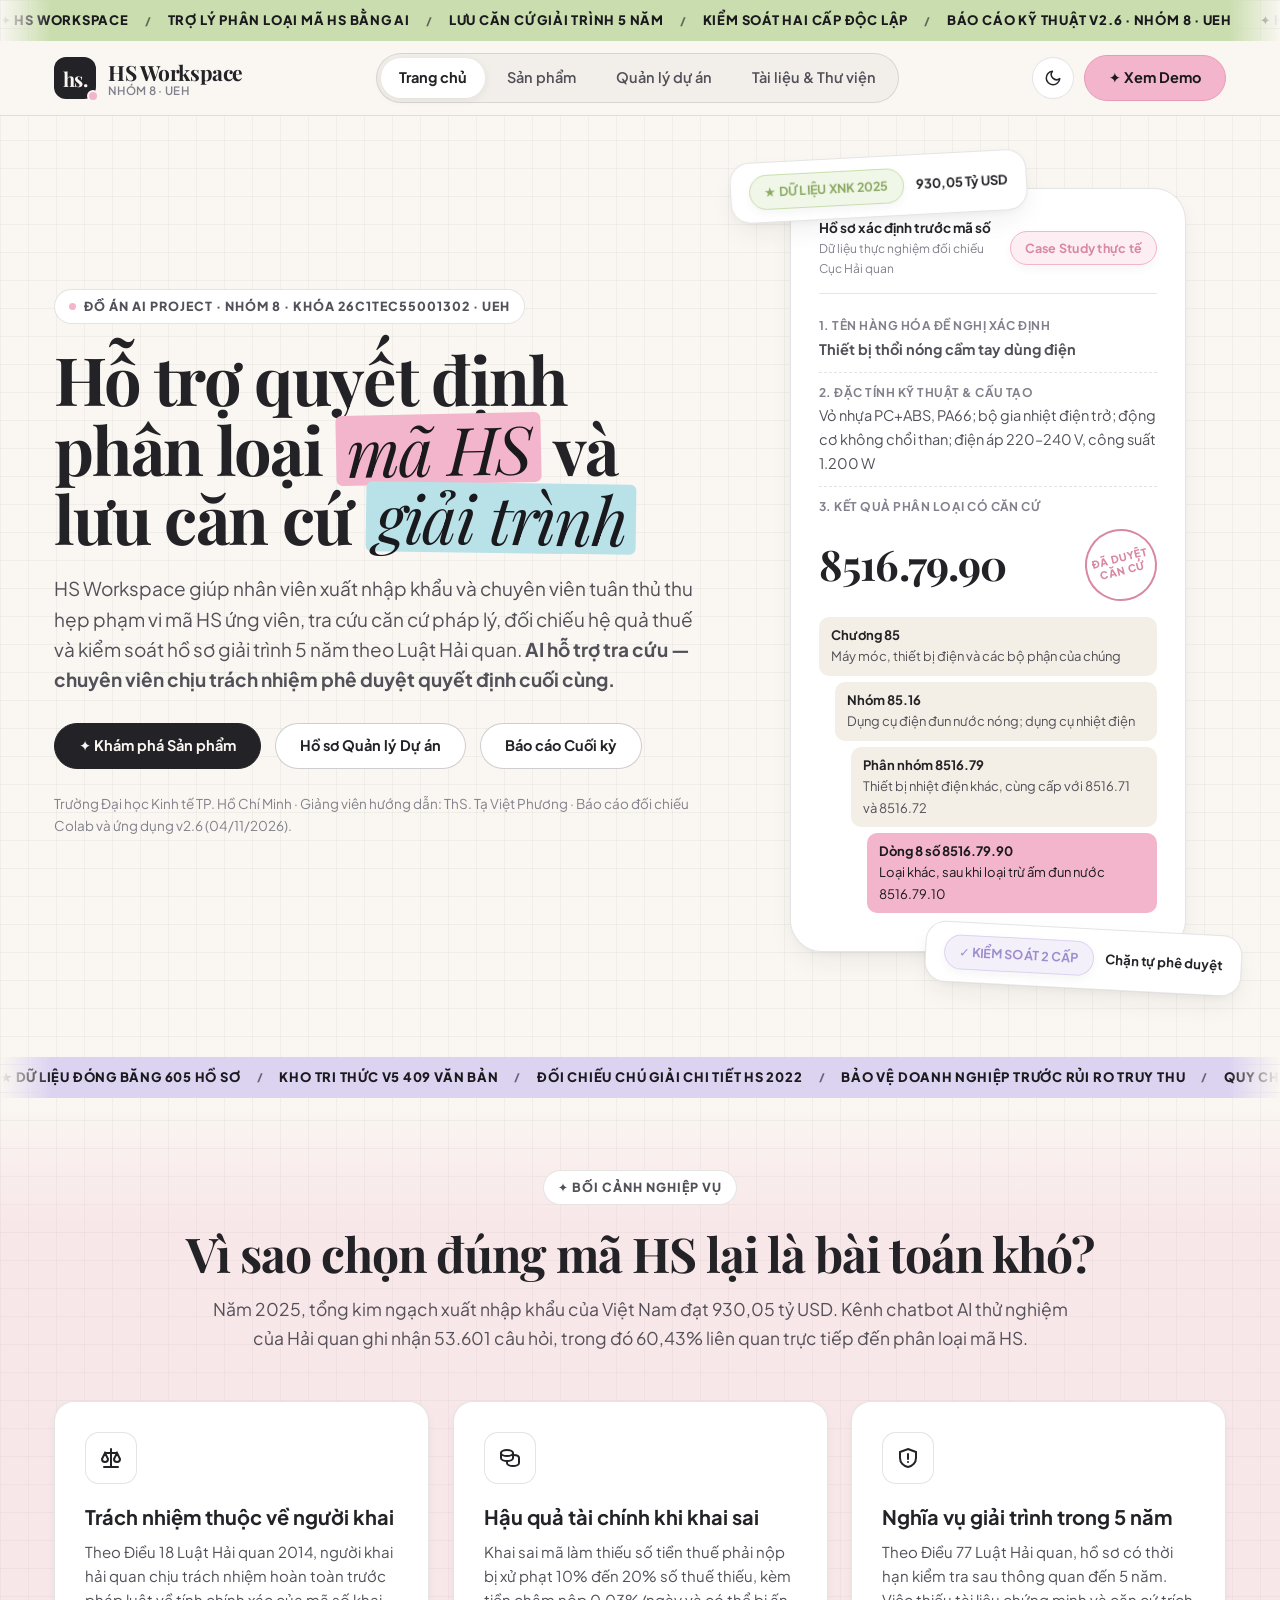
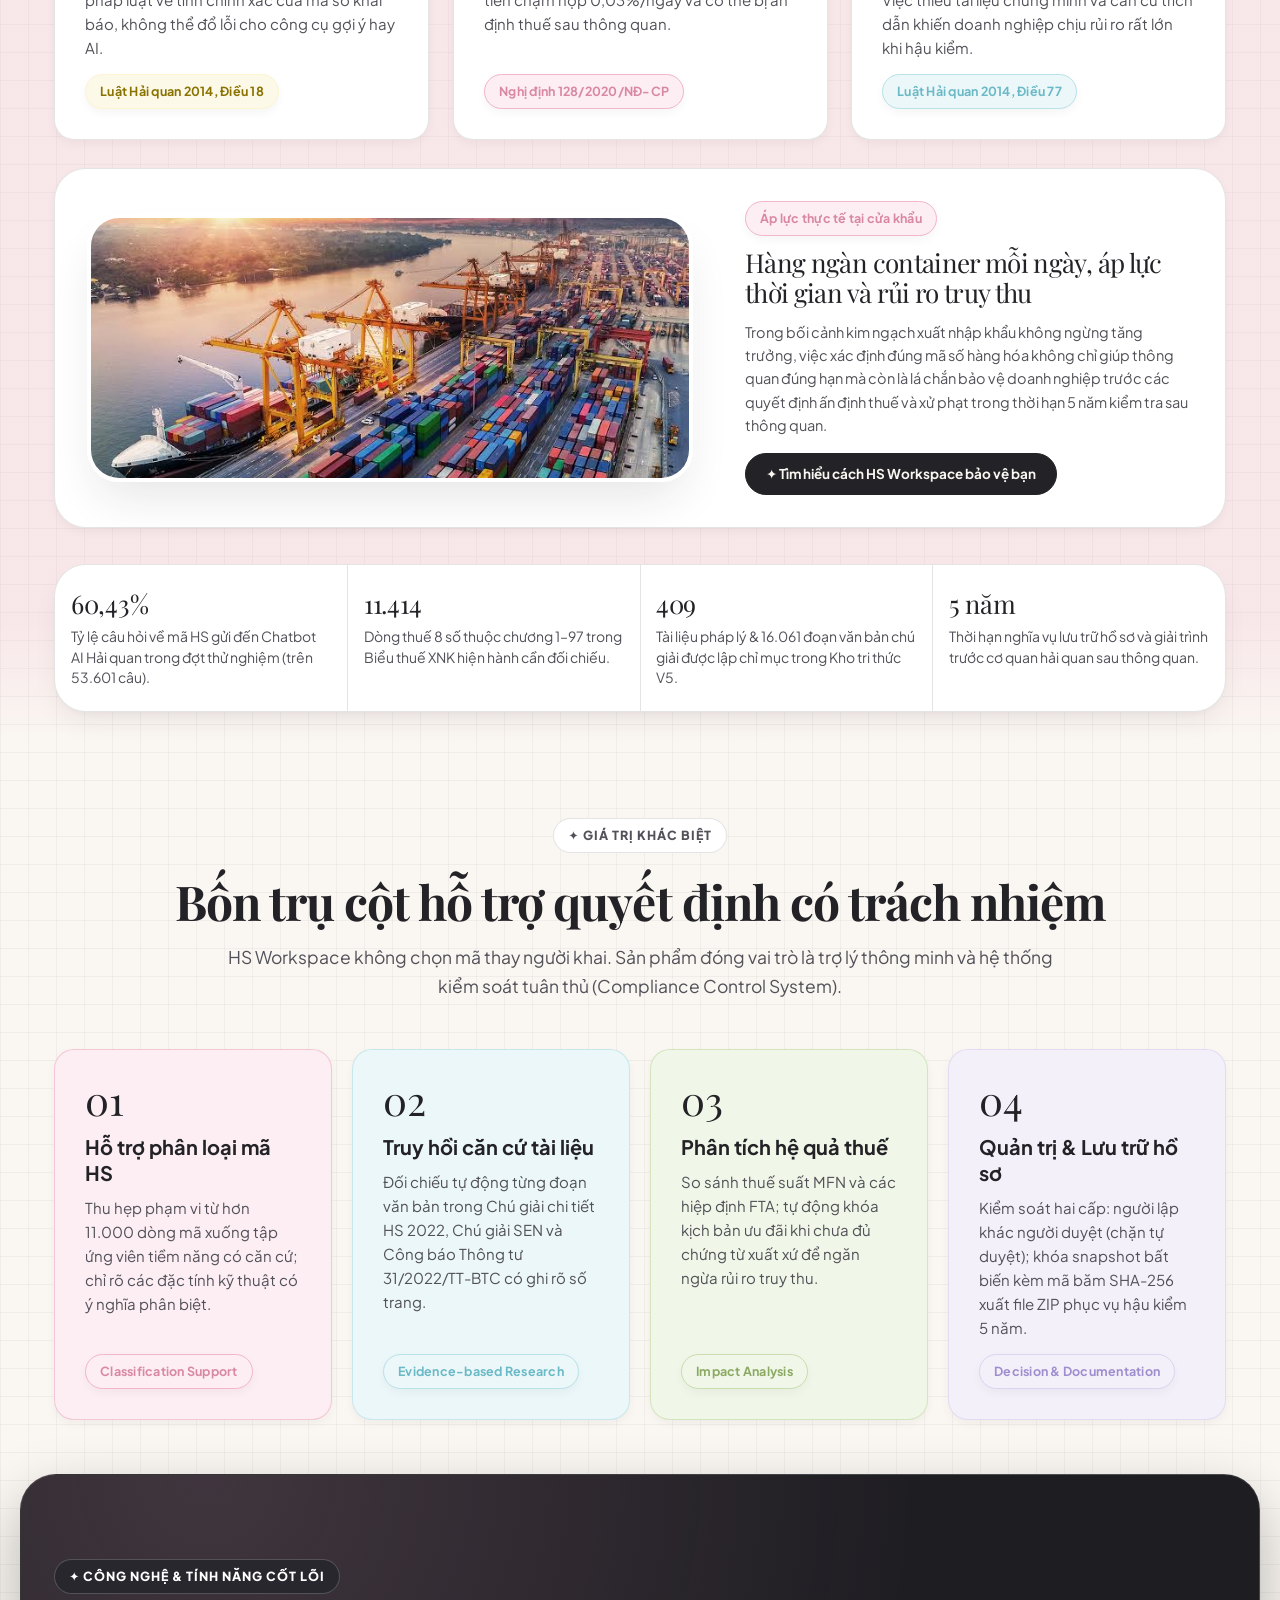
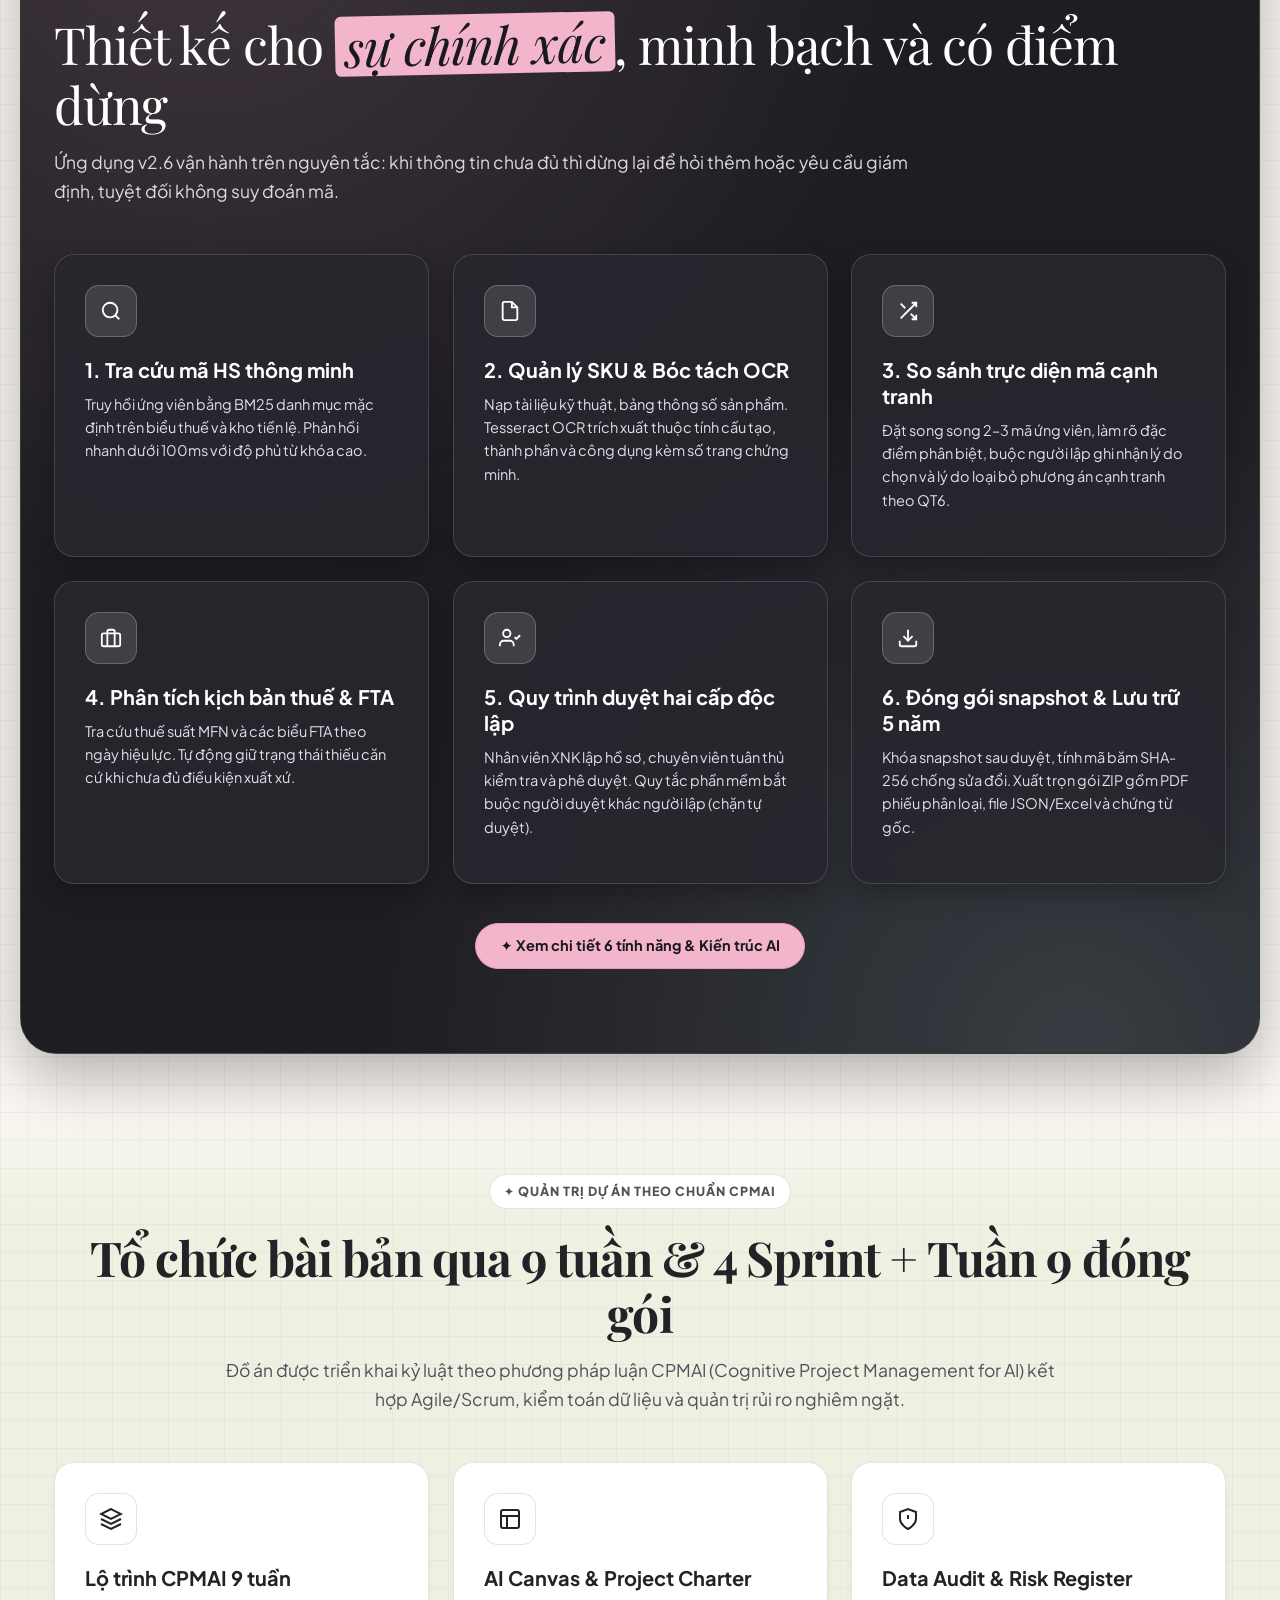
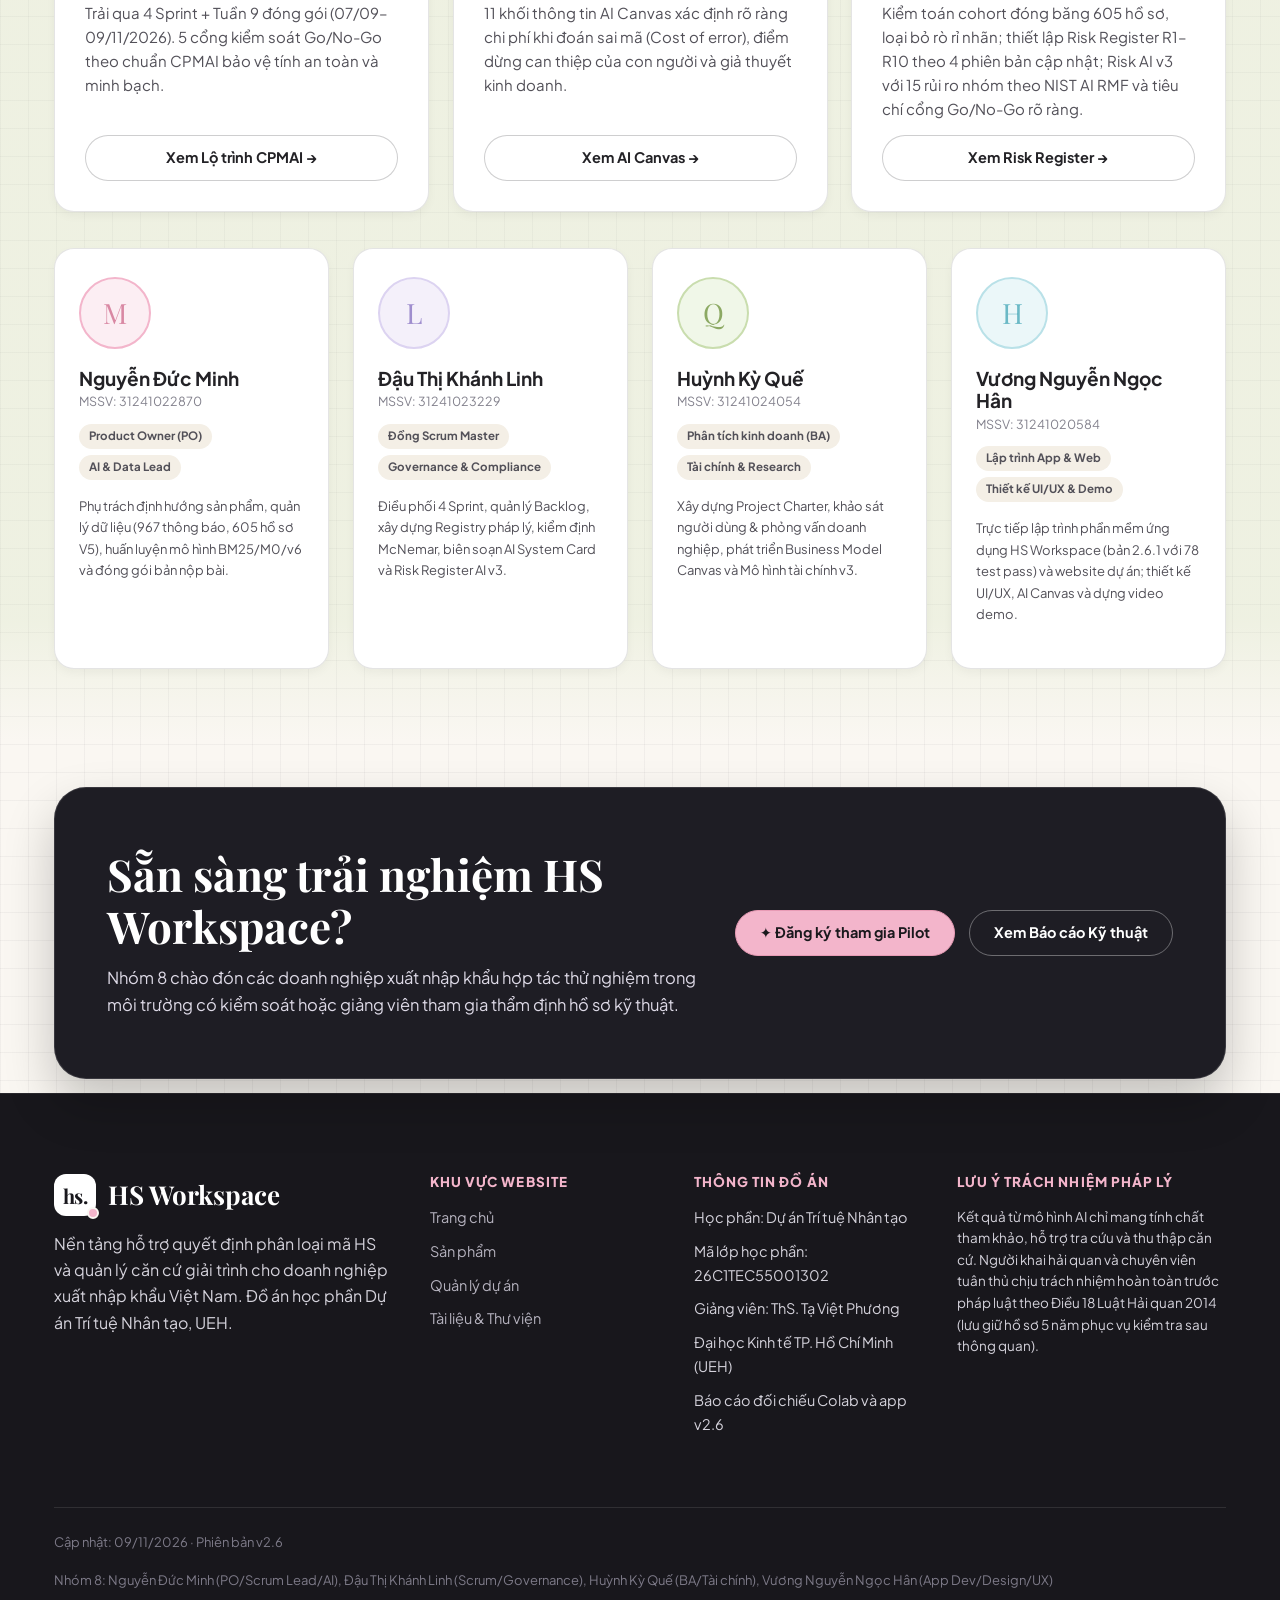
==== commit 4d1f4f8c: "update cuoi" ====
--- a/index.html
+++ b/index.html
@@ -15,8 +15,8 @@
 <!-- TOP MARQUEE TICKER TAPE (Concept PLM) -->
 <div class="marquee-bar">
  <div class="marquee-track">
-  <span>✦ HS WORKSPACE <i>/</i> TRỢ LÝ PHÂN LOẠI MÃ HS BẰNG AI <i>/</i> LƯU CĂN CỨ GIẢI TRÌNH 5 NĂM <i>/</i> KIỂM SOÁT HAI CẤP ĐỘC LẬP <i>/</i> BÁO CÁO KỸ THUẬT V2.2.1 · NHÓM 8 · UEH</span>
-  <span>✦ HS WORKSPACE <i>/</i> TRỢ LÝ PHÂN LOẠI MÃ HS BẰNG AI <i>/</i> LƯU CĂN CỨ GIẢI TRÌNH 5 NĂM <i>/</i> KIỂM SOÁT HAI CẤP ĐỘC LẬP <i>/</i> BÁO CÁO KỸ THUẬT V2.2.1 · NHÓM 8 · UEH</span>
+  <span>✦ HS WORKSPACE <i>/</i> TRỢ LÝ PHÂN LOẠI MÃ HS BẰNG AI <i>/</i> LƯU CĂN CỨ GIẢI TRÌNH 5 NĂM <i>/</i> KIỂM SOÁT HAI CẤP ĐỘC LẬP <i>/</i> BÁO CÁO KỸ THUẬT V2.6 · NHÓM 8 · UEH</span>
+  <span>✦ HS WORKSPACE <i>/</i> TRỢ LÝ PHÂN LOẠI MÃ HS BẰNG AI <i>/</i> LƯU CĂN CỨ GIẢI TRÌNH 5 NĂM <i>/</i> KIỂM SOÁT HAI CẤP ĐỘC LẬP <i>/</i> BÁO CÁO KỸ THUẬT V2.6 · NHÓM 8 · UEH</span>
  </div>
 </div>
 
@@ -62,7 +62,7 @@
    <a class="btn btn-outline" href="resources.html#final-report">Báo cáo Cuối kỳ</a>
   </div>
   <p class="hero-footnote">
-   Trường Đại học Kinh tế TP. Hồ Chí Minh · Giảng viên hướng dẫn: ThS. Tạ Việt Phương · Báo cáo đối chiếu Colab và ứng dụng v2.2.1 (04/11/2026).
+   Trường Đại học Kinh tế TP. Hồ Chí Minh · Giảng viên hướng dẫn: ThS. Tạ Việt Phương · Báo cáo đối chiếu Colab và ứng dụng v2.6 (04/11/2026).
   </p>
  </div>
 
@@ -233,7 +233,7 @@
    Thiết kế cho <span class="tape tape-pink">sự chính xác</span>, minh bạch và có điểm dừng
   </h2>
   <p style="color:#B5B2BE">
-   Ứng dụng v2.2.1 vận hành trên nguyên tắc: khi thông tin chưa đủ thì dừng lại để hỏi thêm hoặc yêu cầu giám định, tuyệt đối không suy đoán mã.
+   Ứng dụng v2.6 vận hành trên nguyên tắc: khi thông tin chưa đủ thì dừng lại để hỏi thêm hoặc yêu cầu giám định, tuyệt đối không suy đoán mã.
   </p>
  </div>
 
@@ -385,7 +385,7 @@
     <li>Mã lớp học phần: 26C1TEC55001302</li>
     <li>Giảng viên: ThS. Tạ Việt Phương</li>
     <li>Đại học Kinh tế TP. Hồ Chí Minh (UEH)</li>
-    <li>Báo cáo đối chiếu Colab và app v2.2.1</li>
+    <li>Báo cáo đối chiếu Colab và app v2.6</li>
    </ul>
   </div>
   <div>
@@ -394,7 +394,7 @@
   </div>
  </div>
  <div class="footer-bottom">
-  <span>Cập nhật: 04/11/2026 · Phiên bản v2.2.1</span>
+  <span>Cập nhật: 09/11/2026 · Phiên bản v2.6</span>
   <span>Nhóm 8: Nguyễn Đức Minh (PO/Scrum Lead/AI), Đậu Thị Khánh Linh (Scrum/Governance), Huỳnh Kỳ Quế (BA/Tài chính), Vương Nguyễn Ngọc Hân (App Dev/Design/UX)</span>
  </div>
 </div></footer>
